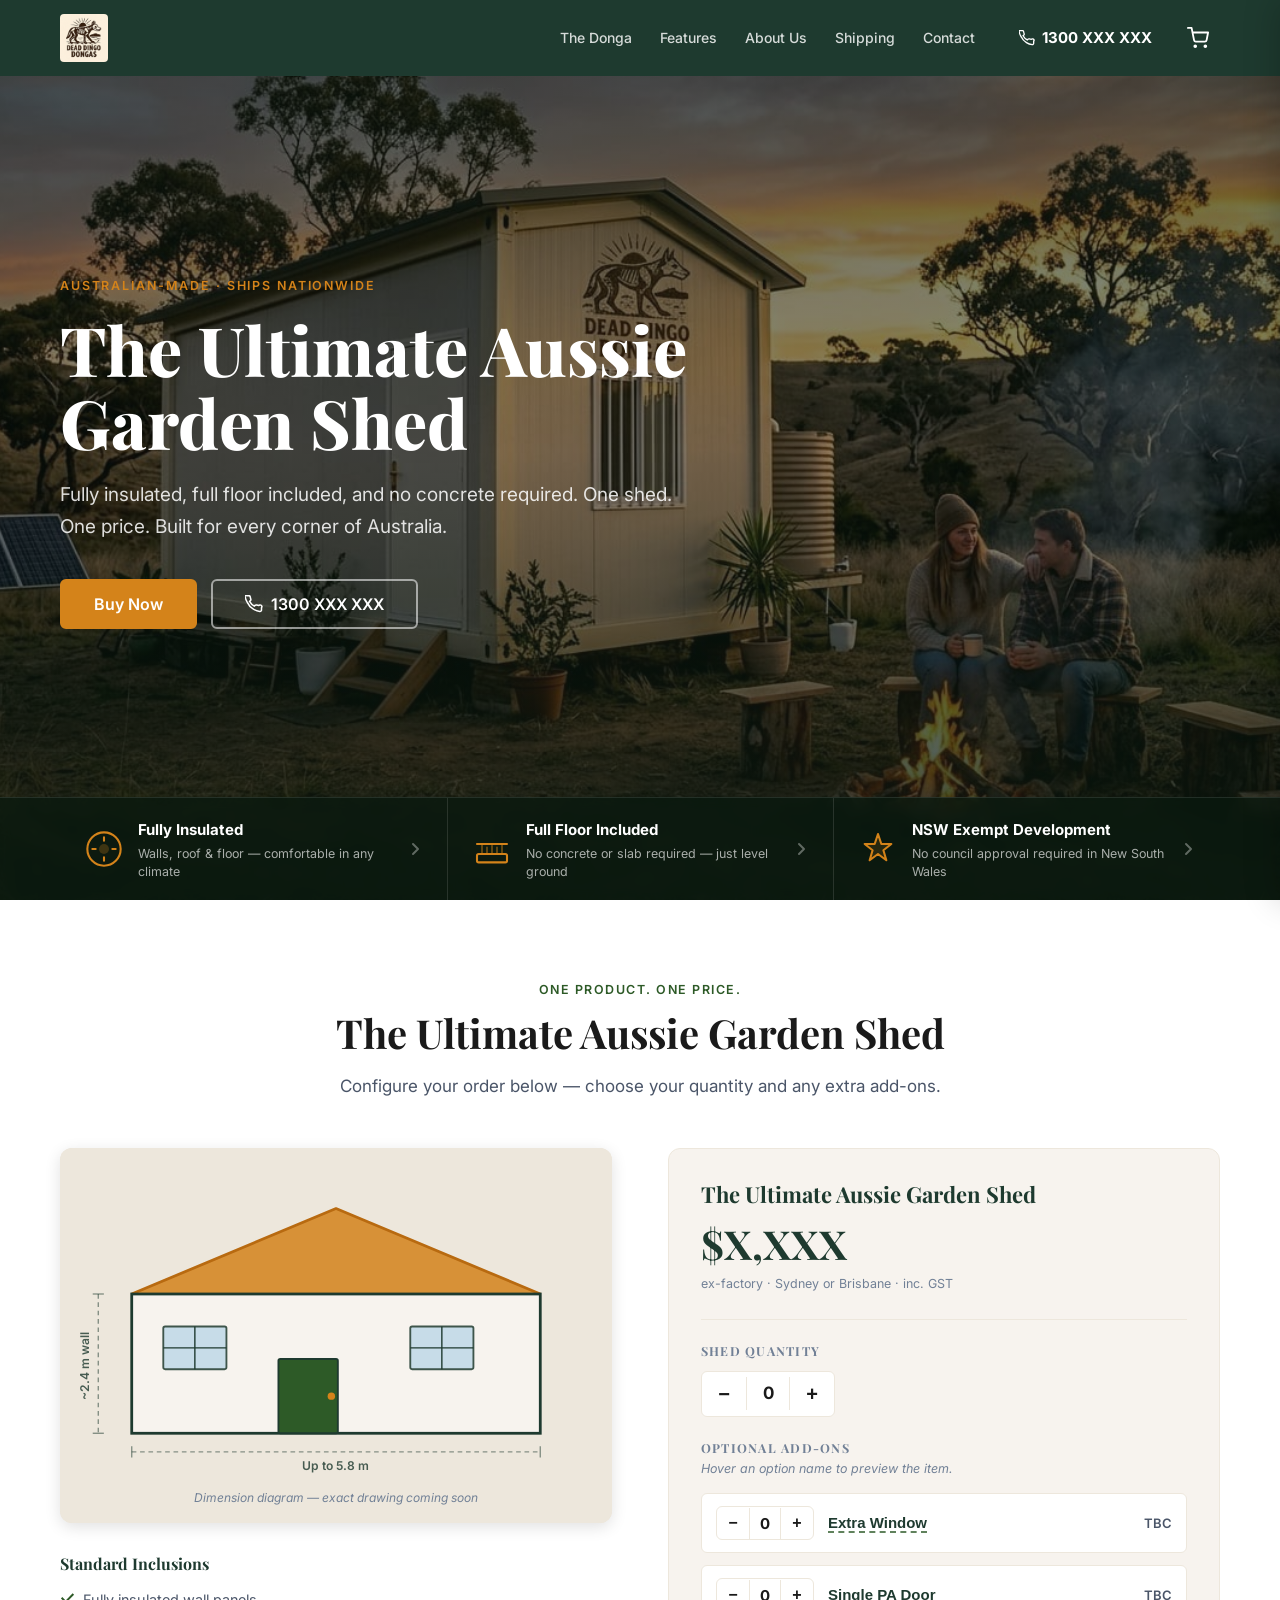
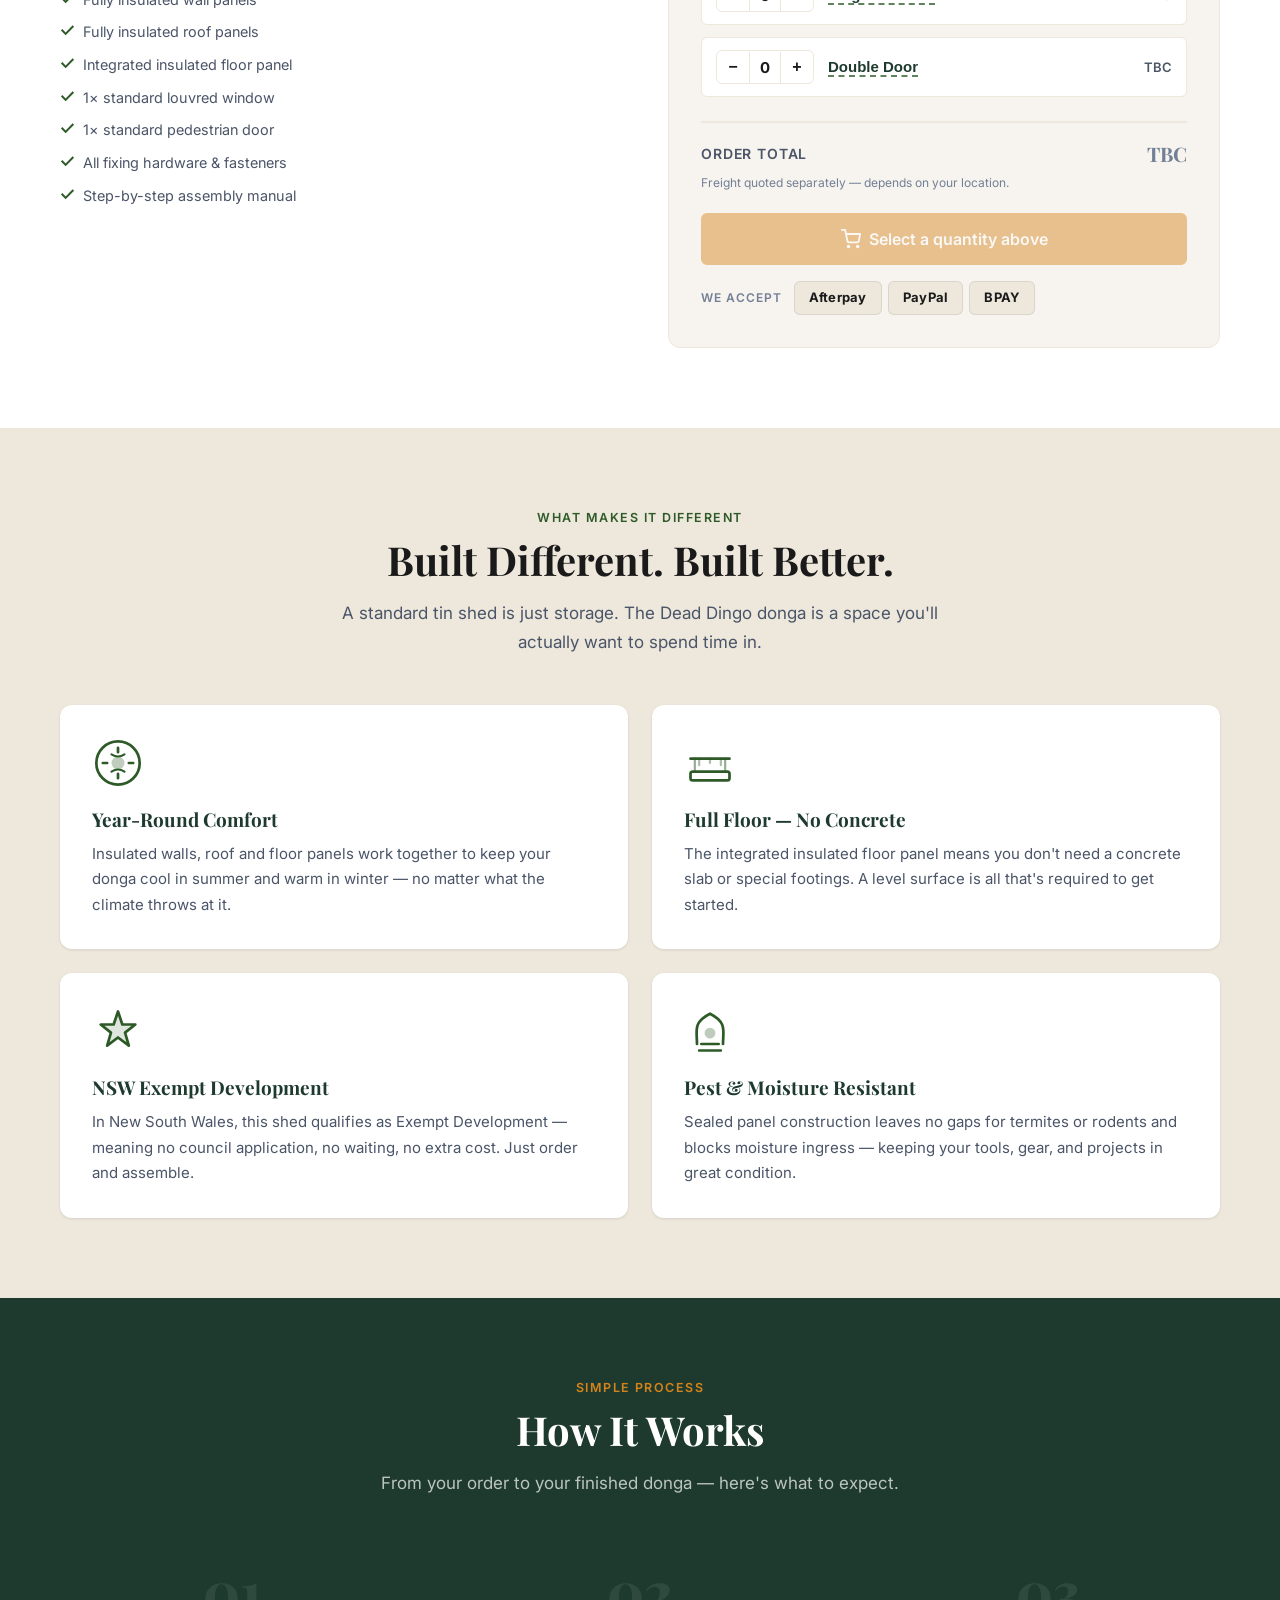
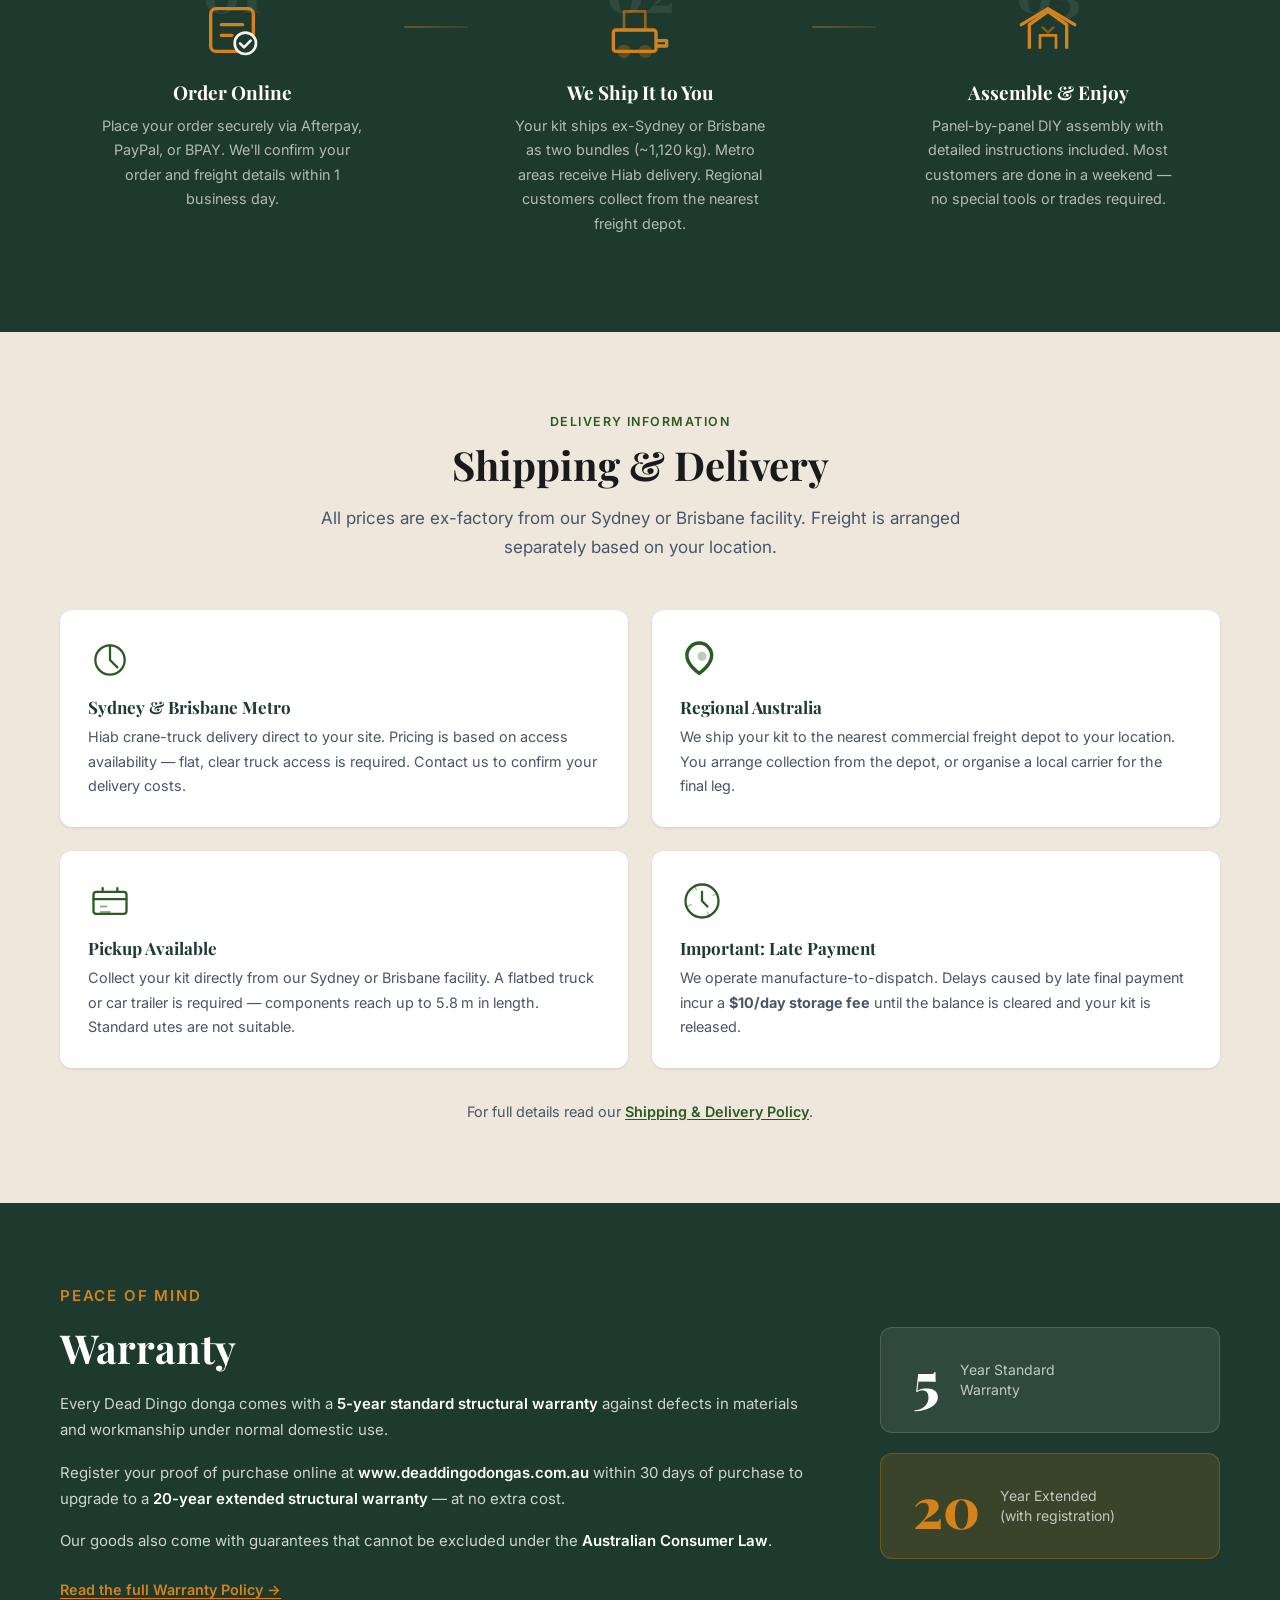
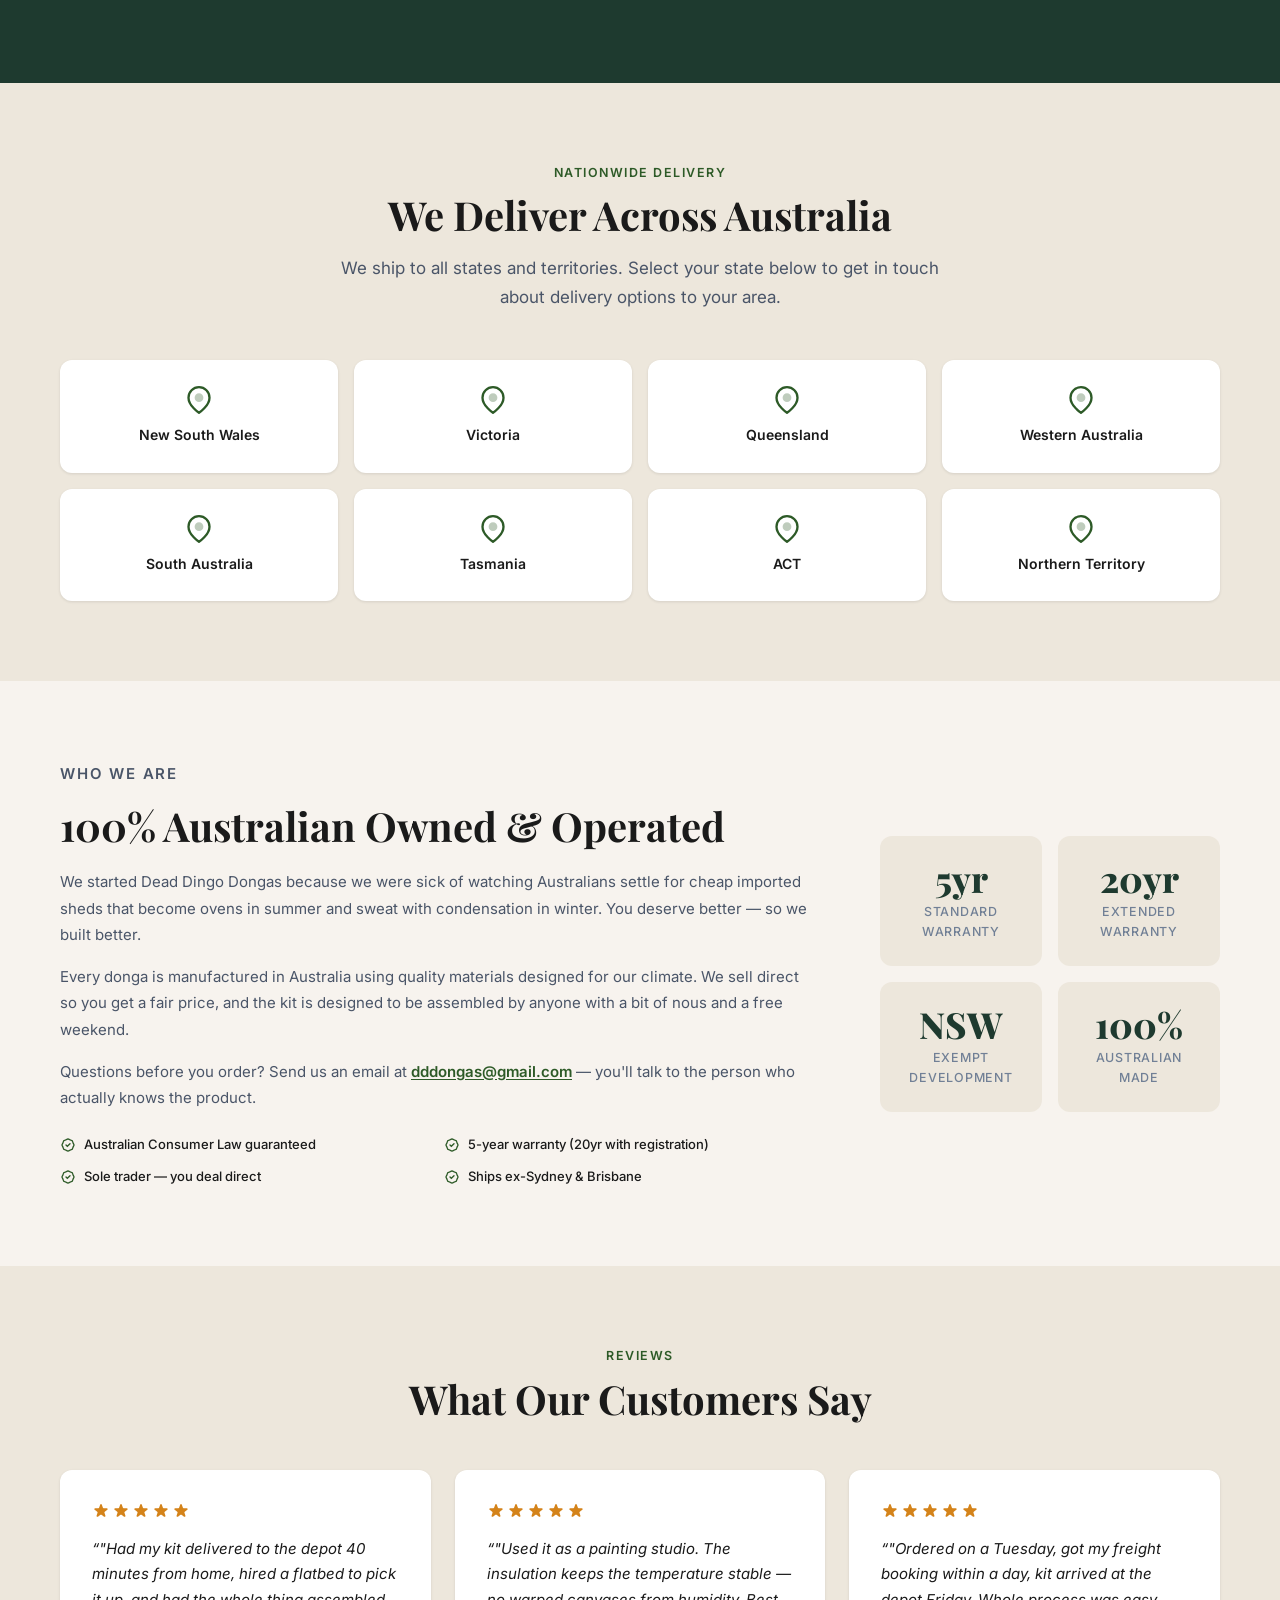
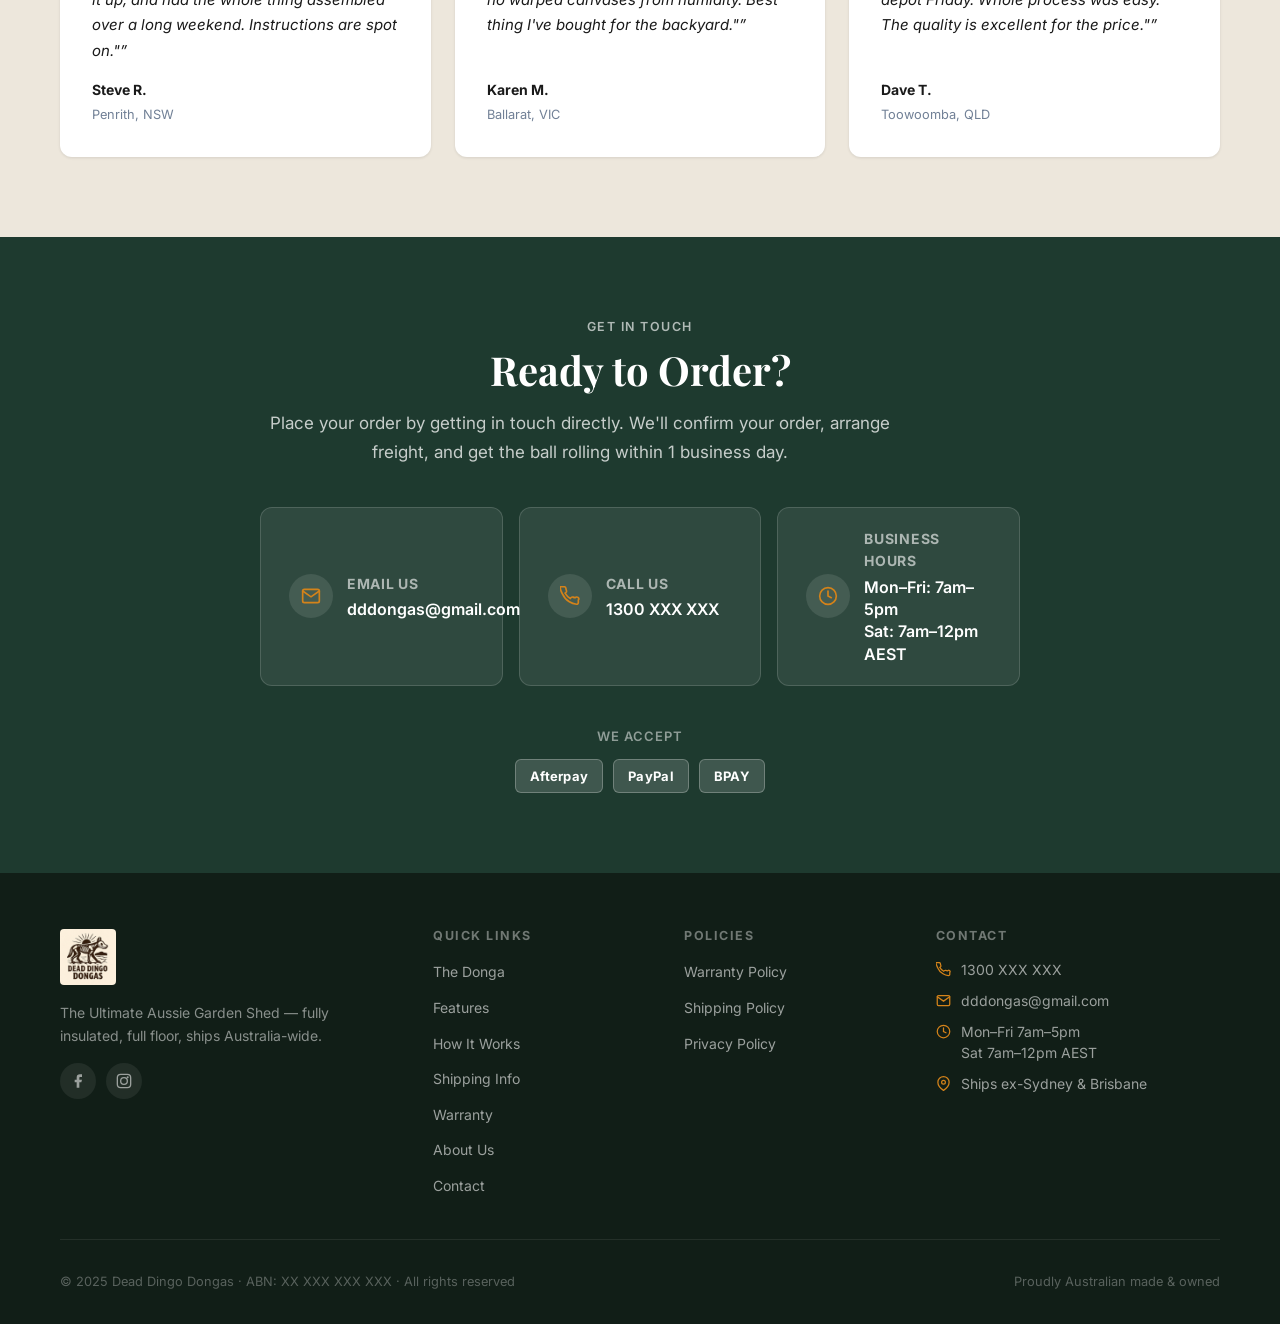
==== checkout.html @ 741be9e4 "Move site files to repo root" ====
<!DOCTYPE html>
<html lang="en-AU">
<head>
  <meta charset="UTF-8" />
  <meta name="viewport" content="width=device-width, initial-scale=1.0" />
  <title>Checkout | Dead Dingo Dongas</title>
  <link rel="preconnect" href="https://fonts.googleapis.com" />
  <link rel="preconnect" href="https://fonts.gstatic.com" crossorigin />
  <link href="https://fonts.googleapis.com/css2?family=Inter:wght@400;500;600;700&family=Playfair+Display:wght@700;800&display=swap" rel="stylesheet" />
  <link rel="stylesheet" href="css/styles.css" />
  <link rel="stylesheet" href="css/checkout.css" />
  <!-- Stripe.js — loaded before body scripts so Stripe is available -->
  <script src="https://js.stripe.com/v3/" async></script>
</head>
<body class="checkout-page">

  <!-- Minimal nav -->
  <header class="checkout-header">
    <div class="container checkout-header__inner">
      <a href="index.html" class="checkout-header__logo">
        <img src="assets/businessLogo/IMG_8025.jpeg" alt="Dead Dingo Dongas" class="checkout-header__logo-img" />
      </a>
      <div class="checkout-header__steps">
        <span class="checkout-step checkout-step--done">Configure</span>
        <svg viewBox="0 0 16 16" fill="none" stroke="currentColor" stroke-width="2" stroke-linecap="round" aria-hidden="true"><path d="M4 8h8M9 5l3 3-3 3"/></svg>
        <span class="checkout-step checkout-step--active">Review &amp; Pay</span>
      </div>
      <a href="index.html#product" class="checkout-header__back">← Back</a>
    </div>
  </header>

  <main class="checkout-main">
    <div class="container">
      <div class="checkout-grid">

        <!-- ===== ORDER SUMMARY ===== -->
        <aside class="checkout-summary">
          <h2 class="checkout-summary__heading">Order Summary</h2>
          <div id="order-summary"><!-- rendered by checkout.js --></div>
        </aside>

        <!-- ===== CHECKOUT FORM ===== -->
        <div class="checkout-form-wrap">
          <form id="checkout-form" novalidate>
            <!-- Hidden field carries serialised order data -->
            <input type="hidden" id="order-details" name="order_details" />

            <!-- ===== CONTACT ===== -->
            <fieldset class="co-fieldset">
              <legend class="co-fieldset__legend">Your Details</legend>

              <div class="co-field">
                <label class="co-label" for="fullName">Full Name <span aria-hidden="true">*</span></label>
                <input class="co-input" type="text" id="fullName" name="fullName"
                       autocomplete="name" required placeholder="Jane Smith" />
                <span class="co-field-error" id="err-fullName" aria-live="polite"></span>
              </div>

              <div class="co-row">
                <div class="co-field">
                  <label class="co-label" for="email">Email <span aria-hidden="true">*</span></label>
                  <input class="co-input" type="email" id="email" name="email"
                         autocomplete="email" required placeholder="jane@example.com" />
                  <span class="co-field-error" id="err-email" aria-live="polite"></span>
                </div>
                <div class="co-field">
                  <label class="co-label" for="phone">Phone <span aria-hidden="true">*</span></label>
                  <input class="co-input" type="tel" id="phone" name="phone"
                         autocomplete="tel" required placeholder="04XX XXX XXX" />
                  <span class="co-field-error" id="err-phone" aria-live="polite"></span>
                </div>
              </div>
            </fieldset>

            <!-- ===== DELIVERY ===== -->
            <fieldset class="co-fieldset">
              <legend class="co-fieldset__legend">Delivery Address</legend>
              <p class="co-fieldset__note">Used to quote your freight costs — you won't be charged for freight until it's confirmed.</p>

              <div class="co-field">
                <label class="co-label" for="address">Street Address <span aria-hidden="true">*</span></label>
                <input class="co-input" type="text" id="address" name="address"
                       autocomplete="street-address" required placeholder="123 Outback Rd" />
                <span class="co-field-error" id="err-address" aria-live="polite"></span>
              </div>

              <div class="co-row co-row--3">
                <div class="co-field co-field--grow">
                  <label class="co-label" for="suburb">Suburb <span aria-hidden="true">*</span></label>
                  <input class="co-input" type="text" id="suburb" name="suburb"
                         autocomplete="address-level2" required placeholder="Dubbo" />
                  <span class="co-field-error" id="err-suburb" aria-live="polite"></span>
                </div>
                <div class="co-field co-field--narrow">
                  <label class="co-label" for="state">State <span aria-hidden="true">*</span></label>
                  <select class="co-input co-select" id="state" name="state"
                          autocomplete="address-level1" required>
                    <option value="">State</option>
                    <option>NSW</option><option>VIC</option><option>QLD</option>
                    <option>WA</option><option>SA</option><option>TAS</option>
                    <option>ACT</option><option>NT</option>
                  </select>
                  <span class="co-field-error" id="err-state" aria-live="polite"></span>
                </div>
                <div class="co-field co-field--narrow">
                  <label class="co-label" for="postcode">Postcode <span aria-hidden="true">*</span></label>
                  <input class="co-input" type="text" id="postcode" name="postcode"
                         autocomplete="postal-code" required
                         pattern="[0-9]{4}" maxlength="4" inputmode="numeric" placeholder="2000" />
                  <span class="co-field-error" id="err-postcode" aria-live="polite"></span>
                </div>
              </div>

              <div class="co-field">
                <label class="co-label" for="notes">Delivery Notes (optional)</label>
                <textarea class="co-input co-textarea" id="notes" name="notes" rows="3"
                          placeholder="Site access details, gate codes, best time for delivery..."></textarea>
              </div>
            </fieldset>

            <!-- ===== PAYMENT ===== -->
            <fieldset class="co-fieldset">
              <legend class="co-fieldset__legend">Payment</legend>

              <div class="co-payment-options" id="payment-options">

                <label class="co-payment-option">
                  <input type="radio" name="payment" value="card" required checked />
                  <div class="co-payment-option__card">
                    <div class="co-payment-option__left">
                      <span class="co-payment-option__badge co-payment-option__badge--card">
                        <svg viewBox="0 0 24 24" fill="none" stroke="currentColor" stroke-width="2" aria-hidden="true" style="width:15px;height:15px">
                          <rect x="1" y="4" width="22" height="16" rx="2"/>
                          <line x1="1" y1="10" x2="23" y2="10"/>
                        </svg>
                        Credit / Debit Card
                      </span>
                    </div>
                    <span class="co-payment-option__desc">Visa · Mastercard · Amex — secure &amp; encrypted</span>
                  </div>
                </label>

                <label class="co-payment-option">
                  <input type="radio" name="payment" value="afterpay" />
                  <div class="co-payment-option__card">
                    <div class="co-payment-option__left">
                      <span class="co-payment-option__badge co-payment-option__badge--afterpay">Afterpay</span>
                    </div>
                    <span class="co-payment-option__desc">4 fortnightly payments, interest-free</span>
                  </div>
                </label>

                <label class="co-payment-option">
                  <input type="radio" name="payment" value="paypal" />
                  <div class="co-payment-option__card">
                    <div class="co-payment-option__left">
                      <span class="co-payment-option__badge co-payment-option__badge--paypal">PayPal</span>
                    </div>
                    <span class="co-payment-option__desc">Pay via PayPal balance or card through PayPal</span>
                  </div>
                </label>

                <label class="co-payment-option">
                  <input type="radio" name="payment" value="bpay" />
                  <div class="co-payment-option__card">
                    <div class="co-payment-option__left">
                      <span class="co-payment-option__badge co-payment-option__badge--bpay">BPAY</span>
                    </div>
                    <span class="co-payment-option__desc">Internet banking transfer</span>
                  </div>
                </label>

              </div>

              <!-- Stripe card element — visible when card is selected -->
              <div class="co-stripe-section" id="stripe-card-section">
                <div class="co-stripe-wrap">
                  <div id="stripe-card-element" class="co-stripe-element">
                    <!-- Stripe mounts here -->
                  </div>
                </div>
                <div id="stripe-card-errors" class="co-stripe-errors" role="alert" aria-live="polite"></div>
                <div class="co-stripe-secure">
                  <svg viewBox="0 0 20 20" fill="currentColor" aria-hidden="true" style="width:13px;height:13px;flex-shrink:0">
                    <path fill-rule="evenodd" d="M5 9V7a5 5 0 0110 0v2a2 2 0 012 2v5a2 2 0 01-2 2H5a2 2 0 01-2-2v-5a2 2 0 012-2zm8-2v2H7V7a3 3 0 016 0z" clip-rule="evenodd"/>
                  </svg>
                  Card details are encrypted and processed securely by Stripe. We never store your card number.
                </div>
              </div>

              <!-- Info text for non-card methods -->
              <p class="co-payment-info" id="payment-info" aria-live="polite"></p>

            </fieldset>

            <!-- ===== SUBMIT ===== -->
            <p class="co-form-error" id="form-error" aria-live="assertive"></p>

            <button type="submit" class="btn btn--amber btn--lg btn--block co-submit-btn" id="co-submit-btn">
              <svg viewBox="0 0 24 24" fill="none" stroke="currentColor" stroke-width="2.2" stroke-linecap="round" stroke-linejoin="round" aria-hidden="true" style="width:18px;height:18px;flex-shrink:0">
                <path d="M5 12h14M12 5l7 7-7 7"/>
              </svg>
              <span id="submit-label">Place Order &amp; Pay</span>
            </button>

            <p class="co-disclaimer">
              By placing your order you agree to our
              <a href="assets/privacyPolicy.md" target="_blank" rel="noopener">Privacy Policy</a>.
              Card payments are processed securely via Stripe.
              For Afterpay, PayPal, and BPAY — payment is arranged after we confirm your freight costs.
            </p>
          </form>

          <!-- ===== SUCCESS ===== -->
          <div class="checkout-success" id="checkout-success" hidden>
            <div class="checkout-success__icon" aria-hidden="true">
              <svg viewBox="0 0 52 52" fill="none">
                <circle cx="26" cy="26" r="25" stroke="currentColor" stroke-width="2"/>
                <path d="M14 26l8 8 16-16" stroke="currentColor" stroke-width="3" stroke-linecap="round" stroke-linejoin="round"/>
              </svg>
            </div>
            <h2 class="checkout-success__heading">Order Placed!</h2>
            <p class="checkout-success__body">
              Your order has been received. We'll send a confirmation to your email address and follow up within 1 business day.
            </p>
            <p class="checkout-success__payment" id="checkout-payment-detail"></p>
            <div class="checkout-success__actions">
              <a href="index.html" class="btn btn--ghost">← Back to Home</a>
              <a href="mailto:dddongas@gmail.com" class="btn btn--amber">Email Us</a>
            </div>
          </div>

        </div><!-- /.checkout-form-wrap -->

      </div><!-- /.checkout-grid -->
    </div>
  </main>

  <footer class="checkout-footer">
    <div class="container">
      <p>Dead Dingo Dongas &middot; <a href="mailto:dddongas@gmail.com">dddongas@gmail.com</a> &middot; 1300 XXX XXX &middot; ABN: XX XXX XXX XXX</p>
    </div>
  </footer>

  <script src="js/shop.js"></script>
  <script src="js/checkout.js"></script>
</body>
</html>
---- css/styles.css ----
/* ============================================================
   DESIGN TOKENS
   ============================================================ */
:root {
  --green-dark:  #1E3A2F;
  --green-mid:   #2D5A27;
  --green-light: #3D7A35;
  --amber:       #D4831A;
  --amber-dark:  #B86A10;
  --cream:       #F7F3EE;
  --cream-dark:  #EDE7DC;
  --text-dark:   #1A1A1A;
  --text-mid:    #4A5568;
  --text-light:  #718096;
  --white:       #FFFFFF;
  --nav-height:  76px;
  --radius:      6px;
  --radius-lg:   12px;
  --shadow-sm:   0 1px 3px rgba(0,0,0,0.10);
  --shadow-md:   0 4px 16px rgba(0,0,0,0.12);
  --shadow-lg:   0 8px 32px rgba(0,0,0,0.15);
  --transition:  0.25s ease;
}

/* ============================================================
   RESET & BASE
   ============================================================ */
*, *::before, *::after { box-sizing: border-box; margin: 0; padding: 0; }

html {
  font-size: 16px;
  scroll-behavior: smooth;
  -webkit-text-size-adjust: 100%;
}

body {
  font-family: 'Inter', system-ui, sans-serif;
  color: var(--text-dark);
  background: var(--cream);
  line-height: 1.6;
  overflow-x: hidden;
}

img {
  display: block;
  max-width: 100%;
  height: auto;
}

a {
  color: inherit;
  text-decoration: none;
}

ul[role="list"] { list-style: none; }

h1, h2, h3, h4 {
  font-family: 'Playfair Display', Georgia, serif;
  line-height: 1.15;
  color: var(--text-dark);
}

/* ============================================================
   LAYOUT HELPERS
   ============================================================ */
.container {
  width: 100%;
  max-width: 1200px;
  margin-inline: auto;
  padding-inline: 1.25rem;
}

.section {
  padding-block: 5rem;
}

.section--alt {
  background: var(--cream-dark);
}

.section__eyebrow {
  font-size: 0.78rem;
  font-weight: 600;
  letter-spacing: 0.12em;
  text-transform: uppercase;
  color: var(--green-mid);
  margin-bottom: 0.6rem;
}

.section__eyebrow--light {
  color: rgba(255,255,255,0.65);
}

.section__title {
  font-size: clamp(1.75rem, 4vw, 2.5rem);
  color: var(--text-dark);
  margin-bottom: 1rem;
}

.section__title--light {
  color: var(--white);
}

.section__sub {
  font-size: 1.0625rem;
  color: var(--text-mid);
  max-width: 640px;
  line-height: 1.7;
}

.section__sub--light {
  color: rgba(255,255,255,0.75);
}

.section__header {
  text-align: center;
  margin-bottom: 3rem;
}

.section__header .section__sub {
  margin-inline: auto;
}

/* ============================================================
   BUTTONS
   ============================================================ */
.btn {
  display: inline-flex;
  align-items: center;
  gap: 0.5rem;
  font-family: 'Inter', sans-serif;
  font-size: 0.9375rem;
  font-weight: 600;
  line-height: 1;
  padding: 0.75rem 1.5rem;
  border-radius: var(--radius);
  border: 2px solid transparent;
  cursor: pointer;
  transition: background var(--transition), color var(--transition), border-color var(--transition), transform var(--transition), box-shadow var(--transition);
  text-decoration: none;
  white-space: nowrap;
}

.btn--lg {
  font-size: 1rem;
  padding: 0.875rem 2rem;
}

.btn--amber {
  background: var(--amber);
  color: var(--white);
  border-color: var(--amber);
}
.btn--amber:hover {
  background: var(--amber-dark);
  border-color: var(--amber-dark);
  transform: translateY(-1px);
  box-shadow: 0 4px 12px rgba(212,131,26,0.35);
}

.btn--outline {
  background: transparent;
  color: var(--white);
  border-color: rgba(255,255,255,0.55);
}
.btn--outline:hover {
  background: rgba(255,255,255,0.12);
  border-color: rgba(255,255,255,0.9);
}

.btn--ghost {
  background: transparent;
  color: var(--green-dark);
  border-color: var(--green-dark);
}
.btn--ghost:hover {
  background: var(--green-dark);
  color: var(--white);
}

/* ============================================================
   SCROLL ANIMATIONS
   ============================================================ */
.animate-on-scroll {
  opacity: 0;
  transform: translateY(22px);
  transition: opacity 0.55s ease, transform 0.55s ease;
}

.animate-on-scroll.visible {
  opacity: 1;
  transform: translateY(0);
}

@media (prefers-reduced-motion: reduce) {
  .animate-on-scroll {
    opacity: 1;
    transform: none;
    transition: none;
  }
}

/* ============================================================
   NAVIGATION
   ============================================================ */
.nav {
  position: fixed;
  top: 0;
  left: 0;
  right: 0;
  z-index: 900;
  height: var(--nav-height);
  background: var(--green-dark);
  transition: box-shadow var(--transition);
}

.nav.scrolled {
  box-shadow: 0 2px 16px rgba(0,0,0,0.3);
}

.nav__inner {
  height: 100%;
  display: flex;
  align-items: center;
  gap: 1.5rem;
}

.nav__logo {
  display: flex;
  align-items: center;
  flex-shrink: 0;
}

.nav__logo-img {
  height: 48px;
  width: auto;
  object-fit: contain;
  border-radius: 4px;
}

.nav__links {
  display: flex;
  align-items: center;
  gap: 0.25rem;
  margin-left: auto;
}

.nav__link {
  display: block;
  padding: 0.45rem 0.75rem;
  font-size: 0.875rem;
  font-weight: 500;
  color: rgba(255,255,255,0.82);
  border-radius: var(--radius);
  transition: color var(--transition), background var(--transition);
}

.nav__link:hover,
.nav__link[aria-current] {
  color: var(--white);
  background: rgba(255,255,255,0.10);
}

.nav__phone {
  display: flex;
  align-items: center;
  gap: 0.45rem;
  font-size: 0.9375rem;
  font-weight: 700;
  color: var(--white);
  flex-shrink: 0;
  margin-left: 0.5rem;
}

.nav__phone svg {
  width: 16px;
  height: 16px;
  flex-shrink: 0;
}

.nav__phone:hover {
  color: var(--amber);
}

/* Hamburger */
.nav__hamburger {
  display: none;
  flex-direction: column;
  justify-content: center;
  gap: 5px;
  width: 40px;
  height: 40px;
  padding: 6px;
  background: transparent;
  border: none;
  cursor: pointer;
  flex-shrink: 0;
  margin-left: auto;
}

.nav__hamburger span {
  display: block;
  height: 2px;
  background: var(--white);
  border-radius: 2px;
  transition: transform 0.25s ease, opacity 0.25s ease;
}

.nav__hamburger[aria-expanded="true"] span:nth-child(1) { transform: translateY(7px) rotate(45deg); }
.nav__hamburger[aria-expanded="true"] span:nth-child(2) { opacity: 0; transform: scaleX(0); }
.nav__hamburger[aria-expanded="true"] span:nth-child(3) { transform: translateY(-7px) rotate(-45deg); }

/* ============================================================
   HERO
   ============================================================ */
.hero {
  position: relative;
  min-height: 100vh;
  padding-top: var(--nav-height);
  display: flex;
  flex-direction: column;
  background:
    linear-gradient(to bottom, rgba(10,25,15,0.65) 0%, rgba(10,25,15,0.45) 50%, rgba(10,25,15,0.82) 100%),
    url('../assets/extra%20images/IMG_8026.jpeg') center center / cover no-repeat;
  color: var(--white);
}

.hero__content {
  flex: 1;
  display: flex;
  flex-direction: column;
  justify-content: center;
  align-items: flex-start;
  padding-block: 5rem 3rem;
}

.hero__eyebrow {
  font-size: 0.78rem;
  font-weight: 600;
  letter-spacing: 0.15em;
  text-transform: uppercase;
  color: var(--amber);
  margin-bottom: 1rem;
}

.hero__heading {
  font-family: 'Playfair Display', serif;
  font-size: clamp(2.25rem, 6vw, 4.25rem);
  font-weight: 800;
  line-height: 1.08;
  color: var(--white);
  max-width: 16ch;
  margin-bottom: 1.25rem;
}

.hero__sub {
  font-size: clamp(1rem, 2vw, 1.1875rem);
  color: rgba(255,255,255,0.85);
  max-width: 52ch;
  line-height: 1.7;
  margin-bottom: 2.25rem;
}

.hero__actions {
  display: flex;
  flex-wrap: wrap;
  gap: 0.875rem;
}

/* Hero tiles */
.hero__tiles {
  background: rgba(10,25,15,0.78);
  backdrop-filter: blur(6px);
  -webkit-backdrop-filter: blur(6px);
  border-top: 1px solid rgba(255,255,255,0.10);
}

.hero__tiles-grid {
  display: grid;
  grid-template-columns: repeat(3, 1fr);
}

.hero__tile {
  display: flex;
  align-items: center;
  gap: 0.875rem;
  padding: 1.25rem 1.5rem;
  color: var(--white);
  text-decoration: none;
  transition: background var(--transition);
  position: relative;
}

.hero__tile + .hero__tile {
  border-left: 1px solid rgba(255,255,255,0.12);
}

.hero__tile:hover {
  background: rgba(255,255,255,0.08);
}

.hero__tile-icon {
  flex-shrink: 0;
  width: 40px;
  height: 40px;
  color: var(--amber);
}

.hero__tile-icon svg {
  width: 100%;
  height: 100%;
}

.hero__tile-text {
  display: flex;
  flex-direction: column;
  gap: 0.2rem;
  min-width: 0;
}

.hero__tile-text strong {
  font-size: 0.9375rem;
  font-weight: 700;
  color: var(--white);
  white-space: nowrap;
}

.hero__tile-text span {
  font-size: 0.78rem;
  color: rgba(255,255,255,0.65);
  line-height: 1.4;
}

.hero__tile-arrow {
  width: 16px;
  height: 16px;
  color: rgba(255,255,255,0.35);
  flex-shrink: 0;
  margin-left: auto;
  stroke: currentColor;
  fill: none;
  stroke-width: 2;
  stroke-linecap: round;
  stroke-linejoin: round;
}

/* ============================================================
   PRODUCT SHOWCASE
   ============================================================ */
.product {
  background: var(--white);
}

.product__grid {
  display: grid;
  grid-template-columns: 1fr 1fr;
  gap: 4rem;
  align-items: start;
}

.product__image-wrap {
  border-radius: var(--radius-lg);
  overflow: hidden;
  box-shadow: var(--shadow-lg);
  position: sticky;
  top: calc(var(--nav-height) + 2rem);
}

.product__image {
  width: 100%;
  height: auto;
  display: block;
}

.product__details {
  padding-block: 1rem;
}

.product__name {
  font-size: clamp(1.75rem, 3.5vw, 2.5rem);
  color: var(--green-dark);
  margin-bottom: 1.5rem;
  line-height: 1.15;
}

.product__price {
  margin-bottom: 2rem;
  padding-bottom: 2rem;
  border-bottom: 1px solid var(--cream-dark);
}

.product__price-amount {
  display: block;
  font-family: 'Playfair Display', serif;
  font-size: 2.75rem;
  font-weight: 700;
  color: var(--green-dark);
  line-height: 1;
  margin-bottom: 0.5rem;
}

.product__price-note {
  font-size: 0.8125rem;
  color: var(--text-light);
}

.product__specs {
  list-style: none;
  display: flex;
  flex-direction: column;
  gap: 0.75rem;
  margin-bottom: 2rem;
}

.product__specs li {
  display: flex;
  align-items: flex-start;
  gap: 0.625rem;
  font-size: 0.9375rem;
  color: var(--text-dark);
  line-height: 1.5;
}

.product__specs li svg {
  width: 16px;
  height: 16px;
  color: var(--green-mid);
  flex-shrink: 0;
  margin-top: 3px;
}

.product__actions {
  display: flex;
  flex-wrap: wrap;
  gap: 0.75rem;
  margin-bottom: 2rem;
}

.product__payment {
  padding-top: 1.5rem;
  border-top: 1px solid var(--cream-dark);
}

.product__payment-label {
  font-size: 0.78rem;
  font-weight: 600;
  letter-spacing: 0.08em;
  text-transform: uppercase;
  color: var(--text-light);
  margin-bottom: 0.75rem;
}

.product__payment-methods {
  display: flex;
  flex-wrap: wrap;
  gap: 0.5rem;
}

/* Payment badges */
.payment-badge {
  display: inline-block;
  padding: 0.35rem 0.875rem;
  background: var(--cream-dark);
  color: var(--text-dark);
  font-size: 0.8125rem;
  font-weight: 700;
  border-radius: var(--radius);
  letter-spacing: 0.02em;
  border: 1px solid rgba(0,0,0,0.08);
}

.payment-badge--light {
  background: rgba(255,255,255,0.15);
  color: var(--white);
  border-color: rgba(255,255,255,0.25);
}

/* ============================================================
   FEATURES
   ============================================================ */
.features__grid {
  display: grid;
  grid-template-columns: repeat(2, 1fr);
  gap: 1.5rem;
}

.feature-card {
  background: var(--white);
  border-radius: var(--radius-lg);
  padding: 2rem;
  box-shadow: var(--shadow-sm);
  transition: box-shadow var(--transition), transform var(--transition);
}

.feature-card:hover {
  box-shadow: var(--shadow-md);
  transform: translateY(-2px);
}

.feature-card__icon {
  width: 52px;
  height: 52px;
  color: var(--green-mid);
  margin-bottom: 1.25rem;
}

.feature-card__icon svg {
  width: 100%;
  height: 100%;
}

.feature-card h3 {
  font-size: 1.1875rem;
  color: var(--green-dark);
  margin-bottom: 0.625rem;
}

.feature-card p {
  font-size: 0.9375rem;
  color: var(--text-mid);
  line-height: 1.7;
}

/* ============================================================
   HOW IT WORKS (PROCESS)
   ============================================================ */
.process {
  background: var(--green-dark);
}

.process .section__eyebrow {
  color: var(--amber);
}

.process .section__title {
  color: var(--white);
}

.process .section__sub {
  color: rgba(255,255,255,0.70);
}

.process__steps {
  display: grid;
  grid-template-columns: 1fr auto 1fr auto 1fr;
  gap: 0;
  align-items: start;
  margin-top: 1rem;
}

.process__step {
  text-align: center;
  padding: 1rem;
}

.process__num {
  font-family: 'Playfair Display', serif;
  font-size: 3.5rem;
  font-weight: 800;
  color: rgba(255,255,255,0.08);
  line-height: 1;
  margin-bottom: -1.25rem;
}

.process__icon {
  width: 64px;
  height: 64px;
  color: var(--amber);
  margin: 0 auto 1.25rem;
}

.process__icon svg {
  width: 100%;
  height: 100%;
}

.process__step h3 {
  font-size: 1.1875rem;
  color: var(--white);
  margin-bottom: 0.625rem;
}

.process__step p {
  font-size: 0.9rem;
  color: rgba(255,255,255,0.65);
  line-height: 1.7;
  max-width: 260px;
  margin-inline: auto;
}

.process__connector {
  display: flex;
  align-items: center;
  justify-content: center;
  padding-top: 5rem;
  color: rgba(255,255,255,0.20);
}

.process__connector::before {
  content: '';
  display: block;
  width: 64px;
  height: 2px;
  background: linear-gradient(to right, rgba(212,131,26,0.4), rgba(212,131,26,0.15));
  border-radius: 2px;
}

/* ============================================================
   SHIPPING
   ============================================================ */
.shipping__grid {
  display: grid;
  grid-template-columns: repeat(2, 1fr);
  gap: 1.5rem;
  margin-bottom: 2rem;
}

.shipping-card {
  background: var(--white);
  border-radius: var(--radius-lg);
  padding: 1.75rem;
  box-shadow: var(--shadow-sm);
}

.shipping-card__icon {
  width: 44px;
  height: 44px;
  color: var(--green-mid);
  margin-bottom: 1rem;
}

.shipping-card__icon svg {
  width: 100%;
  height: 100%;
}

.shipping-card h3 {
  font-size: 1.0625rem;
  color: var(--green-dark);
  margin-bottom: 0.5rem;
}

.shipping-card p {
  font-size: 0.9rem;
  color: var(--text-mid);
  line-height: 1.7;
}

.shipping__note {
  text-align: center;
  font-size: 0.9rem;
  color: var(--text-mid);
}

.shipping__note a {
  color: var(--green-mid);
  font-weight: 600;
  text-decoration: underline;
  text-underline-offset: 2px;
}

/* ============================================================
   WARRANTY
   ============================================================ */
.warranty {
  background: var(--green-dark);
  color: var(--white);
}

.warranty__inner {
  display: grid;
  grid-template-columns: 1fr 340px;
  gap: 4rem;
  align-items: center;
}

.warranty .section__eyebrow {
  color: var(--amber);
}

.warranty .section__title {
  color: var(--white);
  margin-bottom: 1.25rem;
}

.warranty__text p {
  color: rgba(255,255,255,0.78);
  line-height: 1.75;
  margin-bottom: 1rem;
  font-size: 0.9375rem;
}

.warranty__text strong {
  color: var(--white);
  font-weight: 600;
}

.warranty__link {
  display: inline-block;
  margin-top: 0.5rem;
  color: var(--amber);
  font-size: 0.9rem;
  font-weight: 600;
  text-decoration: underline;
  text-underline-offset: 3px;
  transition: color var(--transition);
}

.warranty__link:hover { color: #e8a04d; }

.warranty__badges {
  display: flex;
  flex-direction: column;
  gap: 1.25rem;
}

.warranty__badge {
  display: flex;
  align-items: center;
  gap: 1.25rem;
  background: rgba(255,255,255,0.08);
  border: 1px solid rgba(255,255,255,0.15);
  border-radius: var(--radius-lg);
  padding: 1.5rem 2rem;
}

.warranty__badge strong {
  font-family: 'Playfair Display', serif;
  font-size: 3.5rem;
  font-weight: 800;
  line-height: 1;
  color: var(--white);
}

.warranty__badge--featured {
  background: rgba(212,131,26,0.15);
  border-color: rgba(212,131,26,0.35);
}

.warranty__badge--featured strong {
  color: var(--amber);
}

.warranty__badge span {
  font-size: 0.875rem;
  color: rgba(255,255,255,0.70);
  line-height: 1.4;
}

/* ============================================================
   DELIVERY AREAS
   ============================================================ */
.areas__grid {
  display: grid;
  grid-template-columns: repeat(4, 1fr);
  gap: 1rem;
}

.area-card {
  display: flex;
  flex-direction: column;
  align-items: center;
  gap: 0.625rem;
  padding: 1.5rem 1rem;
  background: var(--white);
  border-radius: var(--radius-lg);
  border: 2px solid transparent;
  box-shadow: var(--shadow-sm);
  text-align: center;
  transition: border-color var(--transition), box-shadow var(--transition), transform var(--transition);
}

.area-card:hover {
  border-color: var(--green-mid);
  box-shadow: var(--shadow-md);
  transform: translateY(-2px);
}

.area-card svg {
  width: 28px;
  height: 28px;
  color: var(--green-mid);
}

.area-card span {
  font-size: 0.875rem;
  font-weight: 600;
  color: var(--text-dark);
}

/* ============================================================
   ABOUT
   ============================================================ */
.about__grid {
  display: grid;
  grid-template-columns: 1fr 340px;
  gap: 4rem;
  align-items: center;
}

.about__text .section__title {
  margin-bottom: 1.25rem;
}

.about__text p {
  font-size: 0.9375rem;
  color: var(--text-mid);
  line-height: 1.75;
  margin-bottom: 1rem;
}

.about__email {
  color: var(--green-mid);
  font-weight: 600;
  text-decoration: underline;
  text-underline-offset: 2px;
}

.about__credentials {
  display: grid;
  grid-template-columns: 1fr 1fr;
  gap: 0.75rem;
  margin-top: 1.5rem;
}

.about__cred {
  display: flex;
  align-items: flex-start;
  gap: 0.5rem;
  font-size: 0.8125rem;
  color: var(--text-dark);
  line-height: 1.5;
  font-weight: 500;
}

.about__cred svg {
  width: 16px;
  height: 16px;
  color: var(--green-mid);
  flex-shrink: 0;
  margin-top: 2px;
}

.about__facts {
  display: grid;
  grid-template-columns: 1fr 1fr;
  gap: 1rem;
}

.about__fact {
  background: var(--cream-dark);
  border-radius: var(--radius-lg);
  padding: 1.5rem;
  text-align: center;
  display: flex;
  flex-direction: column;
  gap: 0.375rem;
}

.about__fact strong {
  font-family: 'Playfair Display', serif;
  font-size: 2.25rem;
  font-weight: 800;
  color: var(--green-dark);
  line-height: 1;
}

.about__fact span {
  font-size: 0.78rem;
  color: var(--text-light);
  font-weight: 500;
  text-transform: uppercase;
  letter-spacing: 0.06em;
}

/* ============================================================
   TESTIMONIALS
   ============================================================ */
.testimonials__grid {
  display: grid;
  grid-template-columns: repeat(3, 1fr);
  gap: 1.5rem;
}

.testimonial-card {
  background: var(--white);
  border-radius: var(--radius-lg);
  padding: 2rem;
  box-shadow: var(--shadow-sm);
  display: flex;
  flex-direction: column;
  gap: 1rem;
}

.testimonial-card__stars {
  display: flex;
  gap: 2px;
}

.testimonial-card__stars svg {
  width: 18px;
  height: 18px;
  color: var(--amber);
}

.testimonial-card blockquote {
  font-size: 0.9375rem;
  color: var(--text-dark);
  line-height: 1.7;
  font-style: italic;
  flex: 1;
}

.testimonial-card blockquote::before { content: '\201C'; }
.testimonial-card blockquote::after  { content: '\201D'; }

.testimonial-card footer {
  display: flex;
  flex-direction: column;
  gap: 0.2rem;
}

.testimonial-card footer strong {
  font-size: 0.875rem;
  font-weight: 700;
  color: var(--text-dark);
  font-family: inherit;
}

.testimonial-card footer span {
  font-size: 0.8rem;
  color: var(--text-light);
}

/* ============================================================
   CONTACT
   ============================================================ */
.contact {
  background: var(--green-dark);
}

.contact__inner {
  max-width: 760px;
  margin-inline: auto;
  text-align: center;
}

.contact__header {
  margin-bottom: 2.5rem;
}

.contact__methods {
  display: flex;
  flex-wrap: wrap;
  justify-content: center;
  gap: 1rem;
  margin-bottom: 2.5rem;
}

.contact-method {
  display: flex;
  align-items: center;
  gap: 0.875rem;
  background: rgba(255,255,255,0.08);
  border: 1px solid rgba(255,255,255,0.15);
  border-radius: var(--radius-lg);
  padding: 1.25rem 1.75rem;
  text-align: left;
  color: var(--white);
  transition: background var(--transition), border-color var(--transition);
  flex: 1;
  min-width: 200px;
}

.contact-method:hover {
  background: rgba(255,255,255,0.14);
  border-color: rgba(255,255,255,0.30);
}

.contact-method--hours {
  cursor: default;
}

.contact-method__icon {
  width: 44px;
  height: 44px;
  background: rgba(255,255,255,0.10);
  border-radius: 50%;
  display: flex;
  align-items: center;
  justify-content: center;
  flex-shrink: 0;
}

.contact-method__icon svg {
  width: 20px;
  height: 20px;
  color: var(--amber);
}

.contact-method__text {
  display: flex;
  flex-direction: column;
  gap: 0.2rem;
}

.contact-method__text strong {
  font-size: 0.875rem;
  font-weight: 700;
  color: rgba(255,255,255,0.60);
  text-transform: uppercase;
  letter-spacing: 0.05em;
}

.contact-method__text span {
  font-size: 1rem;
  font-weight: 600;
  color: var(--white);
  line-height: 1.4;
}

.contact__payment {
  display: flex;
  flex-direction: column;
  align-items: center;
  gap: 0.75rem;
}

.contact__payment > p {
  font-size: 0.8125rem;
  color: rgba(255,255,255,0.50);
  font-weight: 600;
  letter-spacing: 0.08em;
  text-transform: uppercase;
}

.contact__payment-methods {
  display: flex;
  gap: 0.625rem;
  flex-wrap: wrap;
  justify-content: center;
}

/* ============================================================
   FOOTER
   ============================================================ */
.footer {
  background: #111e17;
  color: rgba(255,255,255,0.60);
  padding-block: 3.5rem 2rem;
}

.footer__grid {
  display: grid;
  grid-template-columns: 1.6fr 1fr 1fr 1.4fr;
  gap: 3rem;
  padding-bottom: 2.5rem;
  margin-bottom: 2rem;
  border-bottom: 1px solid rgba(255,255,255,0.08);
}

.footer__brand {
  display: flex;
  flex-direction: column;
  gap: 1rem;
}

.footer__logo-img {
  height: 56px;
  width: auto;
  object-fit: contain;
  border-radius: 4px;
}

.footer__tagline {
  font-size: 0.875rem;
  line-height: 1.65;
  color: rgba(255,255,255,0.50);
}

.footer__social {
  display: flex;
  gap: 0.625rem;
}

.footer__social-link {
  display: flex;
  align-items: center;
  justify-content: center;
  width: 36px;
  height: 36px;
  background: rgba(255,255,255,0.07);
  border-radius: 50%;
  color: rgba(255,255,255,0.55);
  transition: background var(--transition), color var(--transition);
}

.footer__social-link:hover {
  background: var(--green-mid);
  color: var(--white);
}

.footer__social-link svg { width: 16px; height: 16px; }

.footer__heading {
  font-family: 'Inter', sans-serif;
  font-size: 0.78rem;
  font-weight: 700;
  letter-spacing: 0.12em;
  text-transform: uppercase;
  color: rgba(255,255,255,0.40);
  margin-bottom: 1rem;
}

.footer__col ul {
  display: flex;
  flex-direction: column;
  gap: 0.625rem;
}

.footer__col ul li a {
  font-size: 0.875rem;
  color: rgba(255,255,255,0.58);
  transition: color var(--transition);
}

.footer__col ul li a:hover {
  color: var(--white);
}

.footer__contact {
  display: flex;
  flex-direction: column;
  gap: 0.75rem;
}

.footer__contact li {
  display: flex;
  align-items: flex-start;
  gap: 0.625rem;
  font-size: 0.875rem;
}

.footer__contact li svg {
  width: 15px;
  height: 15px;
  flex-shrink: 0;
  color: var(--amber);
  margin-top: 3px;
}

.footer__contact li a,
.footer__contact li span {
  color: rgba(255,255,255,0.58);
  line-height: 1.5;
  transition: color var(--transition);
}

.footer__contact li a:hover { color: var(--white); }

.footer__bottom {
  display: flex;
  justify-content: space-between;
  align-items: center;
  flex-wrap: wrap;
  gap: 0.5rem;
  font-size: 0.8rem;
  color: rgba(255,255,255,0.30);
}

/* ============================================================
   MOBILE NAV
   ============================================================ */
@media (max-width: 900px) {
  .nav__hamburger { display: flex; }
  .nav__phone { display: none; }

  .nav__links {
    position: fixed;
    inset: 0;
    top: var(--nav-height);
    background: var(--green-dark);
    flex-direction: column;
    justify-content: flex-start;
    align-items: stretch;
    gap: 0;
    padding: 1.5rem 1.25rem;
    transform: translateX(100%);
    transition: transform 0.3s ease;
    overflow-y: auto;
    margin-left: 0;
    z-index: 899;
  }

  .nav__links.open {
    transform: translateX(0);
  }

  .nav__link {
    font-size: 1.25rem;
    padding: 0.875rem 0.5rem;
    border-bottom: 1px solid rgba(255,255,255,0.08);
    border-radius: 0;
  }
}

/* ============================================================
   RESPONSIVE — TABLETS (max 900px)
   ============================================================ */
@media (max-width: 900px) {
  .section { padding-block: 4rem; }

  .hero__tiles-grid {
    grid-template-columns: 1fr;
  }

  .hero__tile + .hero__tile {
    border-left: none;
    border-top: 1px solid rgba(255,255,255,0.12);
  }

  .product__grid {
    grid-template-columns: 1fr;
    gap: 2.5rem;
  }

  .product__image-wrap {
    position: static;
  }

  .features__grid {
    grid-template-columns: 1fr;
  }

  .process__steps {
    grid-template-columns: 1fr;
    gap: 2rem;
  }

  .process__connector {
    display: none;
  }

  .process__step {
    text-align: left;
    display: grid;
    grid-template-columns: 64px 1fr;
    grid-template-rows: auto 1fr;
    column-gap: 1.25rem;
    row-gap: 0.5rem;
    padding: 1.5rem;
    background: rgba(255,255,255,0.06);
    border-radius: var(--radius-lg);
  }

  .process__num {
    grid-column: 1;
    grid-row: 1;
    font-size: 2.5rem;
    margin-bottom: 0;
    text-align: center;
  }

  .process__icon {
    grid-column: 1;
    grid-row: 2;
    margin: 0;
    width: 52px;
    height: 52px;
  }

  .process__step h3 {
    grid-column: 2;
    grid-row: 1;
    align-self: end;
  }

  .process__step p {
    grid-column: 2;
    grid-row: 2;
    margin-inline: 0;
    max-width: none;
  }

  .shipping__grid {
    grid-template-columns: 1fr;
  }

  .warranty__inner {
    grid-template-columns: 1fr;
    gap: 2.5rem;
  }

  .warranty__badges {
    flex-direction: row;
  }

  .warranty__badge {
    flex: 1;
  }

  .areas__grid {
    grid-template-columns: repeat(2, 1fr);
  }

  .about__grid {
    grid-template-columns: 1fr;
    gap: 2.5rem;
  }

  .testimonials__grid {
    grid-template-columns: 1fr;
  }

  .contact__methods {
    flex-direction: column;
  }

  .contact-method {
    min-width: unset;
  }

  .footer__grid {
    grid-template-columns: 1fr 1fr;
    gap: 2rem;
  }

  .footer__brand {
    grid-column: 1 / -1;
  }
}

/* ============================================================
   RESPONSIVE — MOBILE (max 640px)
   ============================================================ */
@media (max-width: 640px) {
  :root { --nav-height: 64px; }

  .section { padding-block: 3rem; }

  .hero__content { padding-block: 3.5rem 2.5rem; }

  .hero__actions { flex-direction: column; align-items: flex-start; }
  .hero__actions .btn { width: 100%; justify-content: center; }

  .product__actions { flex-direction: column; }
  .product__actions .btn { width: 100%; justify-content: center; }

  .about__credentials {
    grid-template-columns: 1fr;
  }

  .about__facts {
    grid-template-columns: 1fr 1fr;
  }

  .areas__grid {
    grid-template-columns: 1fr 1fr;
  }

  .warranty__badges {
    flex-direction: column;
  }

  .footer__grid {
    grid-template-columns: 1fr;
    gap: 2rem;
  }

  .footer__bottom {
    flex-direction: column;
    text-align: center;
  }
}

/* ============================================================
   CART ICON IN NAV
   ============================================================ */
.nav__cart {
  position: relative;
  display: flex;
  align-items: center;
  justify-content: center;
  width: 44px;
  height: 44px;
  background: transparent;
  border: none;
  cursor: pointer;
  color: var(--white);
  flex-shrink: 0;
  border-radius: var(--radius);
  transition: background var(--transition);
}

.nav__cart:hover {
  background: rgba(255,255,255,0.12);
}

.nav__cart svg {
  width: 22px;
  height: 22px;
}

.cart-badge {
  position: absolute;
  top: 4px;
  right: 2px;
  min-width: 18px;
  height: 18px;
  background: var(--amber);
  color: var(--white);
  font-size: 0.65rem;
  font-weight: 800;
  border-radius: 9px;
  align-items: center;
  justify-content: center;
  line-height: 1;
  padding-inline: 3px;
}

/* ============================================================
   CART SIDEBAR
   ============================================================ */
.cart-overlay {
  position: fixed;
  inset: 0;
  z-index: 950;
  background: rgba(0,0,0,0);
  pointer-events: none;
  transition: background 0.3s ease;
}

.cart-overlay.open {
  background: rgba(0,0,0,0.55);
  pointer-events: auto;
}

.cart-sidebar {
  position: absolute;
  top: 0;
  right: 0;
  bottom: 0;
  width: 100%;
  max-width: 420px;
  background: var(--white);
  display: flex;
  flex-direction: column;
  transform: translateX(100%);
  transition: transform 0.35s cubic-bezier(0.4, 0, 0.2, 1);
  box-shadow: -4px 0 32px rgba(0,0,0,0.20);
}

.cart-overlay.open .cart-sidebar {
  transform: translateX(0);
}

.cart-sidebar__header {
  display: flex;
  align-items: center;
  justify-content: space-between;
  padding: 1.25rem 1.5rem;
  border-bottom: 1px solid var(--cream-dark);
  background: var(--green-dark);
}

.cart-sidebar__title {
  font-size: 1.125rem;
  color: var(--white);
}

.cart-sidebar__close {
  display: flex;
  align-items: center;
  justify-content: center;
  width: 36px;
  height: 36px;
  background: rgba(255,255,255,0.10);
  border: none;
  border-radius: 50%;
  cursor: pointer;
  color: var(--white);
  transition: background var(--transition);
}

.cart-sidebar__close:hover {
  background: rgba(255,255,255,0.20);
}

.cart-sidebar__close svg {
  width: 18px;
  height: 18px;
}

.cart-sidebar__body {
  flex: 1;
  overflow-y: auto;
  padding: 1.5rem;
}

.cart-sidebar__footer {
  padding: 1.25rem 1.5rem;
  border-top: 1px solid var(--cream-dark);
  display: flex;
  flex-direction: column;
  gap: 0.75rem;
  background: var(--cream);
}

.cart-item {
  margin-bottom: 1.25rem;
}

.cart-item__row {
  display: flex;
  justify-content: space-between;
  align-items: flex-start;
  gap: 1rem;
  margin-bottom: 0.25rem;
}

.cart-item__name {
  font-weight: 700;
  font-size: 0.9375rem;
  color: var(--text-dark);
}

.cart-item__qty-badge {
  font-size: 0.8125rem;
  font-weight: 700;
  color: var(--text-light);
  white-space: nowrap;
}

.cart-item__price {
  font-family: 'Playfair Display', serif;
  font-size: 1.5rem;
  font-weight: 700;
  color: var(--green-dark);
  margin-bottom: 0.75rem;
}

.cart-addons {
  background: var(--cream);
  border-radius: var(--radius);
  padding: 0.75rem;
  display: flex;
  flex-direction: column;
  gap: 0.375rem;
}

.cart-addon {
  display: flex;
  justify-content: space-between;
  font-size: 0.8125rem;
  color: var(--text-mid);
}

.cart-freight-note {
  display: flex;
  align-items: flex-start;
  gap: 0.5rem;
  font-size: 0.78rem;
  color: var(--text-light);
  line-height: 1.5;
  background: rgba(30,58,47,0.05);
  border-left: 3px solid var(--green-mid);
  border-radius: 0 var(--radius) var(--radius) 0;
  padding: 0.625rem 0.875rem;
}

.cart-freight-note svg {
  width: 14px;
  height: 14px;
  flex-shrink: 0;
  margin-top: 2px;
  color: var(--green-mid);
}

.cart-total {
  display: flex;
  justify-content: space-between;
  align-items: center;
  font-size: 0.875rem;
  color: var(--text-mid);
}

.cart-total strong {
  font-family: 'Playfair Display', serif;
  font-size: 1.625rem;
  font-weight: 700;
  color: var(--green-dark);
}

.cart-continue-btn {
  background: none;
  border: none;
  cursor: pointer;
  font-size: 0.875rem;
  font-weight: 600;
  color: var(--text-mid);
  text-align: center;
  padding: 0.5rem;
  transition: color var(--transition);
}

.cart-continue-btn:hover { color: var(--text-dark); }

/* ============================================================
   BUTTON MODIFIERS
   ============================================================ */
.btn--block {
  display: flex;
  width: 100%;
  justify-content: center;
}

.btn--disabled,
.btn:disabled {
  opacity: 0.45;
  cursor: not-allowed;
  transform: none !important;
  box-shadow: none !important;
}

/* ============================================================
   CONFIGURATOR SECTION
   ============================================================ */
.configurator {
  background: var(--white);
}

.configurator__grid {
  display: grid;
  grid-template-columns: 1fr 1fr;
  gap: 3.5rem;
  align-items: start;
}

/* ---- Dimension image ---- */
.dimension-wrap {
  border-radius: var(--radius-lg);
  overflow: hidden;
  box-shadow: var(--shadow-md);
  margin-bottom: 2rem;
  background: var(--cream-dark);
}

.dimension-img {
  width: 100%;
  height: auto;
  display: block;
}

.dimension-placeholder {
  display: flex;
  flex-direction: column;
  align-items: center;
  justify-content: center;
  padding: 1rem;
  background: var(--cream-dark);
}

.dimension-diagram {
  width: 100%;
  height: auto;
  display: block;
}

.dimension-placeholder__note {
  font-size: 0.75rem;
  color: var(--text-light);
  text-align: center;
  margin-top: 0.5rem;
  font-style: italic;
}

/* ---- Inclusions ---- */
.inclusions__heading {
  font-size: 1rem;
  color: var(--green-dark);
  margin-bottom: 0.875rem;
}

.inclusions__list {
  list-style: none;
  display: flex;
  flex-direction: column;
  gap: 0.6rem;
}

.inclusions__list li {
  display: flex;
  align-items: flex-start;
  gap: 0.5rem;
  font-size: 0.9rem;
  color: var(--text-mid);
}

.inclusions__list li svg {
  width: 15px;
  height: 15px;
  color: var(--green-mid);
  flex-shrink: 0;
  margin-top: 3px;
}

/* ---- Config panel ---- */
.config-panel {
  position: sticky;
  top: calc(var(--nav-height) + 2rem);
  border: 1.5px solid var(--cream-dark);
  border-radius: var(--radius-lg);
  padding: 2rem;
  background: var(--cream);
}

.config-panel__product-name {
  font-family: 'Playfair Display', serif;
  font-size: 1.375rem;
  font-weight: 700;
  color: var(--green-dark);
  margin-bottom: 1rem;
  line-height: 1.2;
}

.config-panel__base-price {
  margin-bottom: 1.5rem;
  padding-bottom: 1.5rem;
  border-bottom: 1px solid var(--cream-dark);
}

.config-panel__price-amount {
  display: block;
  font-family: 'Playfair Display', serif;
  font-size: 2.5rem;
  font-weight: 700;
  color: var(--green-dark);
  line-height: 1;
  margin-bottom: 0.375rem;
}

.config-panel__price-note {
  font-size: 0.78rem;
  color: var(--text-light);
}

/* ---- Config sections ---- */
.config-section {
  margin-bottom: 1.5rem;
}

.config-section__label {
  font-size: 0.78rem;
  font-weight: 700;
  letter-spacing: 0.1em;
  text-transform: uppercase;
  color: var(--text-light);
  margin-bottom: 0.75rem;
}

.config-section__hint {
  font-size: 0.78rem;
  color: var(--text-light);
  font-style: italic;
  margin-top: -0.5rem;
  margin-bottom: 0.875rem;
}

/* ---- Quantity controls ---- */
.qty-control {
  display: inline-flex;
  align-items: center;
  gap: 0;
  border: 1.5px solid var(--cream-dark);
  border-radius: var(--radius);
  overflow: hidden;
  background: var(--white);
}

.qty-btn {
  width: 44px;
  height: 44px;
  background: transparent;
  border: none;
  font-size: 1.25rem;
  font-weight: 700;
  color: var(--text-dark);
  cursor: pointer;
  transition: background var(--transition);
  display: flex;
  align-items: center;
  justify-content: center;
  line-height: 1;
}

.qty-btn:hover {
  background: var(--cream-dark);
}

.qty-btn--sm {
  width: 32px;
  height: 32px;
  font-size: 1rem;
}

.qty-display {
  min-width: 44px;
  text-align: center;
  font-size: 1.0625rem;
  font-weight: 700;
  color: var(--text-dark);
  border-left: 1.5px solid var(--cream-dark);
  border-right: 1.5px solid var(--cream-dark);
  padding-block: 0.5rem;
  line-height: 1;
  background: var(--white);
}

.qty-display--sm {
  min-width: 32px;
  font-size: 0.9375rem;
}

/* ---- Addon rows ---- */
.addon-list {
  display: flex;
  flex-direction: column;
  gap: 0.75rem;
}

.addon-row {
  display: flex;
  align-items: center;
  gap: 0.875rem;
  padding: 0.75rem 0.875rem;
  background: var(--white);
  border: 1.5px solid var(--cream-dark);
  border-radius: var(--radius);
  transition: border-color var(--transition);
}

.addon-row:hover {
  border-color: var(--green-mid);
}

.addon-row__qty {
  display: flex;
  align-items: center;
  border: 1.5px solid var(--cream-dark);
  border-radius: var(--radius);
  overflow: hidden;
  flex-shrink: 0;
}

.addon-row__label {
  flex: 1;
  position: relative;
}

.addon-row__name {
  background: none;
  border: none;
  font-size: 0.9375rem;
  font-weight: 600;
  color: var(--green-dark);
  cursor: pointer;
  padding: 0;
  text-align: left;
  text-decoration: underline;
  text-underline-offset: 3px;
  text-decoration-style: dashed;
  text-decoration-color: var(--green-mid);
  transition: color var(--transition);
}

.addon-row__name:hover {
  color: var(--green-mid);
}

.addon-row__price-wrap {
  display: flex;
  flex-direction: column;
  align-items: flex-end;
  gap: 0.2rem;
  flex-shrink: 0;
  min-width: 80px;
}

.addon-row__unit-price {
  font-size: 0.8125rem;
  font-weight: 600;
  color: var(--text-mid);
}

.addon-row__subtotal {
  font-size: 0.875rem;
  font-weight: 700;
  color: var(--green-dark);
}

/* ---- Addon tooltip ---- */
.addon-tooltip {
  position: absolute;
  bottom: calc(100% + 10px);
  left: 0;
  z-index: 200;
  width: 240px;
  background: var(--green-dark);
  color: var(--white);
  border-radius: var(--radius-lg);
  box-shadow: var(--shadow-lg);
  padding: 0;
  opacity: 0;
  pointer-events: none;
  transform: translateY(6px);
  transition: opacity 0.18s ease, transform 0.18s ease;
}

.addon-tooltip.visible {
  opacity: 1;
  pointer-events: auto;
  transform: translateY(0);
}

.addon-tooltip::after {
  content: '';
  position: absolute;
  bottom: -6px;
  left: 20px;
  width: 12px;
  height: 12px;
  background: var(--green-dark);
  transform: rotate(45deg);
  border-radius: 1px;
}

.addon-tooltip__img-wrap {
  border-radius: var(--radius-lg) var(--radius-lg) 0 0;
  overflow: hidden;
  height: 130px;
  background: rgba(255,255,255,0.08);
}

.addon-tooltip__img {
  width: 100%;
  height: 100%;
  object-fit: cover;
  display: block;
}

.addon-tooltip__img-wrap.no-img .addon-tooltip__img {
  display: none;
}

.addon-tooltip__placeholder {
  width: 100%;
  height: 100%;
  display: flex;
  flex-direction: column;
  align-items: center;
  justify-content: center;
  gap: 0.5rem;
  color: rgba(255,255,255,0.35);
  display: none;
}

.addon-tooltip__img-wrap.no-img .addon-tooltip__placeholder {
  display: flex;
}

.addon-tooltip__placeholder svg {
  width: 32px;
  height: 32px;
}

.addon-tooltip__placeholder span {
  font-size: 0.75rem;
}

.addon-tooltip__desc {
  padding: 0.75rem 1rem;
  font-size: 0.8125rem;
  color: rgba(255,255,255,0.80);
  line-height: 1.55;
}

/* ---- Config total row ---- */
.config-total-row {
  display: flex;
  justify-content: space-between;
  align-items: center;
  padding: 1.25rem 0 0.5rem;
  border-top: 2px solid var(--cream-dark);
  margin-top: 0.5rem;
}

.config-total-row__label {
  font-size: 0.875rem;
  font-weight: 600;
  color: var(--text-mid);
  text-transform: uppercase;
  letter-spacing: 0.06em;
}

.config-total-row__amount {
  font-family: 'Playfair Display', serif;
  font-size: 2rem;
  font-weight: 700;
  color: var(--green-dark);
  line-height: 1;
}

.config-total-row__amount.config-total__amount--tbc {
  font-size: 1.25rem;
  color: var(--text-light);
}

.config-total-row__freight {
  font-size: 0.75rem;
  color: var(--text-light);
  margin-bottom: 1.25rem;
}

/* ---- Config payment ---- */
.config-payment {
  display: flex;
  align-items: center;
  gap: 0.75rem;
  margin-top: 1rem;
  flex-wrap: wrap;
}

.config-payment__label {
  font-size: 0.75rem;
  font-weight: 600;
  text-transform: uppercase;
  letter-spacing: 0.08em;
  color: var(--text-light);
}

.config-payment__methods {
  display: flex;
  gap: 0.375rem;
  flex-wrap: wrap;
}

/* ============================================================
   CONFIGURATOR RESPONSIVE
   ============================================================ */
@media (max-width: 1024px) {
  .configurator__grid {
    gap: 2.5rem;
  }
}

@media (max-width: 900px) {
  .configurator__grid {
    grid-template-columns: 1fr;
  }

  .config-panel {
    position: static;
  }

  .addon-tooltip {
    left: auto;
    right: 0;
  }

  .addon-tooltip::after {
    left: auto;
    right: 20px;
  }
}

@media (max-width: 640px) {
  .addon-row {
    flex-wrap: wrap;
    gap: 0.625rem;
  }

  .addon-row__label {
    width: 100%;
    order: -1;
  }

  .addon-row__price-wrap {
    flex-direction: row;
    align-items: center;
    gap: 0.5rem;
    margin-left: auto;
  }
}
---- css/checkout.css ----
/* ============================================================
   CHECKOUT PAGE STYLES
   ============================================================ */

/* ---- Header ---- */
.checkout-header {
  position: sticky;
  top: 0;
  z-index: 100;
  background: var(--green-dark);
  padding-block: 0.875rem;
  box-shadow: 0 2px 12px rgba(0,0,0,0.25);
}

.checkout-header__inner {
  display: flex;
  align-items: center;
  gap: 1.5rem;
}

.checkout-header__logo-img {
  height: 44px;
  width: auto;
  object-fit: contain;
  border-radius: 4px;
  flex-shrink: 0;
}

.checkout-header__steps {
  display: flex;
  align-items: center;
  gap: 0.625rem;
  flex: 1;
  justify-content: center;
}

.checkout-header__steps svg {
  width: 16px;
  height: 16px;
  color: rgba(255,255,255,0.30);
}

.checkout-step {
  font-size: 0.8125rem;
  font-weight: 600;
  color: rgba(255,255,255,0.40);
}

.checkout-step--active {
  color: var(--white);
}

.checkout-step--done {
  color: rgba(255,255,255,0.55);
}

.checkout-header__back {
  font-size: 0.8125rem;
  font-weight: 600;
  color: rgba(255,255,255,0.60);
  transition: color 0.2s;
  white-space: nowrap;
  flex-shrink: 0;
}

.checkout-header__back:hover { color: var(--white); }

/* ---- Page layout ---- */
.checkout-main {
  padding-block: 3rem 4rem;
  background: var(--cream);
  min-height: calc(100vh - 66px);
}

.checkout-grid {
  display: grid;
  grid-template-columns: 380px 1fr;
  gap: 2.5rem;
  align-items: start;
}

/* ---- Order summary (left col) ---- */
.checkout-summary {
  background: var(--green-dark);
  color: var(--white);
  border-radius: var(--radius-lg);
  padding: 2rem;
  position: sticky;
  top: calc(66px + 2rem);
}

.checkout-summary__heading {
  font-size: 1.125rem;
  color: var(--white);
  margin-bottom: 1.5rem;
  padding-bottom: 1rem;
  border-bottom: 1px solid rgba(255,255,255,0.12);
}

.co-summary__product {
  margin-bottom: 1.25rem;
}

.co-summary__product-name {
  font-weight: 700;
  color: var(--white);
  font-size: 0.9375rem;
  margin-bottom: 0.25rem;
}

.co-summary__product-sub {
  font-size: 0.8125rem;
  color: rgba(255,255,255,0.55);
  margin-bottom: 0.375rem;
}

.co-summary__product-price {
  font-family: 'Playfair Display', serif;
  font-size: 1.5rem;
  font-weight: 700;
  color: var(--white);
}

.co-summary__addons {
  border-top: 1px solid rgba(255,255,255,0.10);
  padding-top: 1rem;
  margin-bottom: 1rem;
}

.co-summary__addons-heading {
  font-size: 0.75rem;
  font-weight: 700;
  letter-spacing: 0.1em;
  text-transform: uppercase;
  color: rgba(255,255,255,0.40);
  margin-bottom: 0.625rem;
}

.co-summary__addon {
  display: flex;
  justify-content: space-between;
  gap: 1rem;
  font-size: 0.875rem;
  color: rgba(255,255,255,0.75);
  padding-block: 0.3rem;
}

.co-summary__total {
  display: flex;
  justify-content: space-between;
  align-items: center;
  gap: 1rem;
  border-top: 2px solid rgba(255,255,255,0.15);
  padding-top: 1rem;
  margin-top: 0.5rem;
  font-size: 0.875rem;
  color: rgba(255,255,255,0.70);
}

.co-summary__total strong {
  font-family: 'Playfair Display', serif;
  font-size: 1.75rem;
  font-weight: 700;
  color: var(--white);
  line-height: 1;
}

.co-summary__freight-note {
  display: flex;
  align-items: flex-start;
  gap: 0.5rem;
  font-size: 0.78rem;
  color: rgba(255,255,255,0.45);
  line-height: 1.5;
  margin-top: 1rem;
}

.co-summary__freight-note svg {
  width: 14px;
  height: 14px;
  flex-shrink: 0;
  margin-top: 2px;
}

.co-summary__edit-link {
  display: block;
  font-size: 0.8125rem;
  color: var(--amber);
  font-weight: 600;
  margin-top: 1.25rem;
  text-decoration: underline;
  text-underline-offset: 2px;
}

.co-summary__edit-link:hover { color: #e8a04d; }

/* ---- Form wrap (right col) ---- */
.checkout-form-wrap {
  background: var(--white);
  border-radius: var(--radius-lg);
  padding: 2.5rem;
  box-shadow: var(--shadow-sm);
}

/* ---- Fieldsets ---- */
.co-fieldset {
  border: none;
  padding: 0;
  margin-bottom: 2.25rem;
}

.co-fieldset__legend {
  font-family: 'Playfair Display', serif;
  font-size: 1.25rem;
  font-weight: 700;
  color: var(--green-dark);
  margin-bottom: 0.25rem;
  display: block;
  width: 100%;
  padding-bottom: 0.75rem;
  border-bottom: 2px solid var(--cream-dark);
  margin-bottom: 1.25rem;
}

.co-fieldset__note {
  font-size: 0.8125rem;
  color: var(--text-light);
  margin-top: -0.75rem;
  margin-bottom: 1.25rem;
}

/* ---- Fields ---- */
.co-field {
  margin-bottom: 1rem;
}

.co-field--grow { flex: 1; }
.co-field--narrow { flex: 0 0 110px; }

.co-label {
  display: block;
  font-size: 0.8125rem;
  font-weight: 600;
  color: var(--text-dark);
  margin-bottom: 0.375rem;
}

.co-label span {
  color: var(--amber);
}

.co-input {
  display: block;
  width: 100%;
  padding: 0.625rem 0.875rem;
  border: 1.5px solid #D1D5DB;
  border-radius: var(--radius);
  font-size: 0.9375rem;
  font-family: 'Inter', sans-serif;
  color: var(--text-dark);
  background: var(--white);
  transition: border-color 0.2s, box-shadow 0.2s;
  appearance: none;
  -webkit-appearance: none;
}

.co-input:focus {
  outline: none;
  border-color: var(--green-mid);
  box-shadow: 0 0 0 3px rgba(45,90,39,0.12);
}

.co-input.error {
  border-color: #DC2626;
}

.co-select {
  background-image: url("data:image/svg+xml,%3Csvg xmlns='http://www.w3.org/2000/svg' viewBox='0 0 16 16'%3E%3Cpath d='M4 6l4 4 4-4' stroke='%234A5568' stroke-width='1.5' fill='none' stroke-linecap='round'/%3E%3C/svg%3E");
  background-repeat: no-repeat;
  background-position: right 0.75rem center;
  background-size: 16px;
  padding-right: 2.5rem;
  cursor: pointer;
}

.co-textarea {
  resize: vertical;
  min-height: 80px;
}

.co-row {
  display: flex;
  gap: 1rem;
}

.co-row--3 {
  gap: 0.875rem;
}

/* ---- Payment options ---- */
/* ---- Field errors ---- */
.co-field-error {
  display: block;
  font-size: 0.78rem;
  color: #DC2626;
  margin-top: 0.3rem;
  min-height: 1rem;
}

.co-input--error {
  border-color: #DC2626 !important;
  background: #FFF5F5;
}

.co-form-error {
  display: none;
  background: #FEF2F2;
  color: #991B1B;
  font-size: 0.875rem;
  font-weight: 500;
  padding: 0.875rem 1rem;
  border-radius: var(--radius);
  border-left: 3px solid #DC2626;
  margin-bottom: 1rem;
}

/* ---- Payment options ---- */
.co-payment-options {
  display: flex;
  flex-direction: column;
  gap: 0.75rem;
  margin-bottom: 1.25rem;
}

.co-payment-option {
  display: flex;
  align-items: center;
  gap: 0.875rem;
  cursor: pointer;
}

.co-payment-option input[type="radio"] {
  width: 18px;
  height: 18px;
  accent-color: var(--green-mid);
  flex-shrink: 0;
  cursor: pointer;
  margin-top: 1px;
}

.co-payment-option__card {
  display: flex;
  align-items: center;
  gap: 0.875rem;
  flex: 1;
  padding: 0.875rem 1rem;
  border: 1.5px solid var(--cream-dark);
  border-radius: var(--radius);
  transition: border-color 0.2s, background 0.2s;
}

.co-payment-option:has(input:checked) .co-payment-option__card {
  border-color: var(--green-mid);
  background: rgba(45,90,39,0.04);
}

.co-payment-option__left {
  flex-shrink: 0;
}

.co-payment-option__badge {
  display: inline-flex;
  align-items: center;
  gap: 0.35rem;
  font-size: 0.8125rem;
  font-weight: 800;
  padding: 0.3rem 0.625rem;
  border-radius: 4px;
  white-space: nowrap;
  letter-spacing: 0.01em;
}

.co-payment-option__badge--card {
  background: var(--green-dark);
  color: var(--white);
}

.co-payment-option__badge--afterpay {
  background: #B2FCE4;
  color: #0B2B25;
}

.co-payment-option__badge--paypal {
  background: #FFC43A;
  color: #003087;
}

.co-payment-option__badge--bpay {
  background: #1A4099;
  color: var(--white);
}

.co-payment-option__desc {
  font-size: 0.8125rem;
  color: var(--text-mid);
  line-height: 1.4;
}

/* ---- Stripe card element ---- */
.co-stripe-section {
  margin-top: 1rem;
  margin-bottom: 0.75rem;
}

.co-stripe-wrap {
  border: 1.5px solid #D1D5DB;
  border-radius: var(--radius);
  padding: 0.75rem 0.875rem;
  background: var(--white);
  transition: border-color 0.2s, box-shadow 0.2s;
}

.co-stripe-wrap:focus-within {
  border-color: var(--green-mid);
  box-shadow: 0 0 0 3px rgba(45,90,39,0.12);
}

.co-stripe-element {
  /* Stripe mounts an iframe here — min-height prevents collapse */
  min-height: 22px;
}

.co-stripe-errors {
  display: none;
  font-size: 0.8125rem;
  color: #DC2626;
  margin-top: 0.5rem;
  padding: 0.5rem 0.75rem;
  background: #FEF2F2;
  border-radius: var(--radius);
  border-left: 2px solid #DC2626;
}

.co-stripe-secure {
  display: flex;
  align-items: flex-start;
  gap: 0.375rem;
  font-size: 0.75rem;
  color: var(--text-light);
  margin-top: 0.625rem;
  line-height: 1.5;
}

.co-stripe-unavailable {
  font-size: 0.875rem;
  color: #991B1B;
  background: #FEF2F2;
  border-radius: var(--radius);
  padding: 0.75rem 1rem;
}

/* ---- Payment info (non-card methods) ---- */
.co-payment-info {
  display: none;
  font-size: 0.875rem;
  color: var(--green-mid);
  font-weight: 500;
  background: rgba(45,90,39,0.06);
  border-left: 3px solid var(--green-mid);
  padding: 0.625rem 0.875rem;
  border-radius: 0 var(--radius) var(--radius) 0;
  margin-top: 0.75rem;
}

/* ---- Submit ---- */
.co-submit-btn {
  width: 100%;
  justify-content: center;
  font-size: 1.0625rem;
  padding: 1rem;
  margin-bottom: 1rem;
}

.co-disclaimer {
  font-size: 0.78rem;
  color: var(--text-light);
  text-align: center;
  line-height: 1.65;
}

.co-disclaimer a {
  color: var(--green-mid);
  text-decoration: underline;
  text-underline-offset: 2px;
}

/* ---- Success state ---- */
.checkout-success {
  text-align: center;
  padding: 3rem 2rem;
}

.checkout-success__icon {
  width: 72px;
  height: 72px;
  margin: 0 auto 1.5rem;
  color: var(--green-mid);
}

.checkout-success__icon svg {
  width: 100%;
  height: 100%;
}

.checkout-success__heading {
  font-size: 2rem;
  color: var(--green-dark);
  margin-bottom: 1rem;
}

.checkout-success__body {
  font-size: 1rem;
  color: var(--text-mid);
  line-height: 1.7;
  max-width: 44ch;
  margin: 0 auto 1rem;
}

.checkout-success__payment {
  font-size: 0.9375rem;
  color: var(--green-mid);
  font-weight: 500;
  margin-bottom: 2rem;
  min-height: 1rem;
}

.checkout-success__actions {
  display: flex;
  gap: 1rem;
  justify-content: center;
  flex-wrap: wrap;
}

/* ---- Footer ---- */
.checkout-footer {
  background: #111e17;
  padding-block: 1.25rem;
  text-align: center;
  font-size: 0.8125rem;
  color: rgba(255,255,255,0.35);
}

.checkout-footer a {
  color: rgba(255,255,255,0.55);
  transition: color 0.2s;
}

.checkout-footer a:hover { color: var(--white); }

/* ============================================================
   RESPONSIVE
   ============================================================ */
@media (max-width: 900px) {
  .checkout-grid {
    grid-template-columns: 1fr;
    gap: 1.5rem;
  }

  .checkout-summary {
    position: static;
    order: -1;
  }

  .checkout-form-wrap {
    padding: 1.75rem;
  }

  .co-row { flex-direction: column; }
  .co-row--3 { flex-direction: row; }
  .co-field--narrow { flex: 0 0 90px; }
}

@media (max-width: 480px) {
  .checkout-header__steps { display: none; }
  .checkout-form-wrap { padding: 1.25rem; }
  .co-row--3 { flex-direction: column; }
  .co-field--narrow { flex: 1; }
  .checkout-success__actions { flex-direction: column; }
  .checkout-success__actions .btn { width: 100%; justify-content: center; }
}
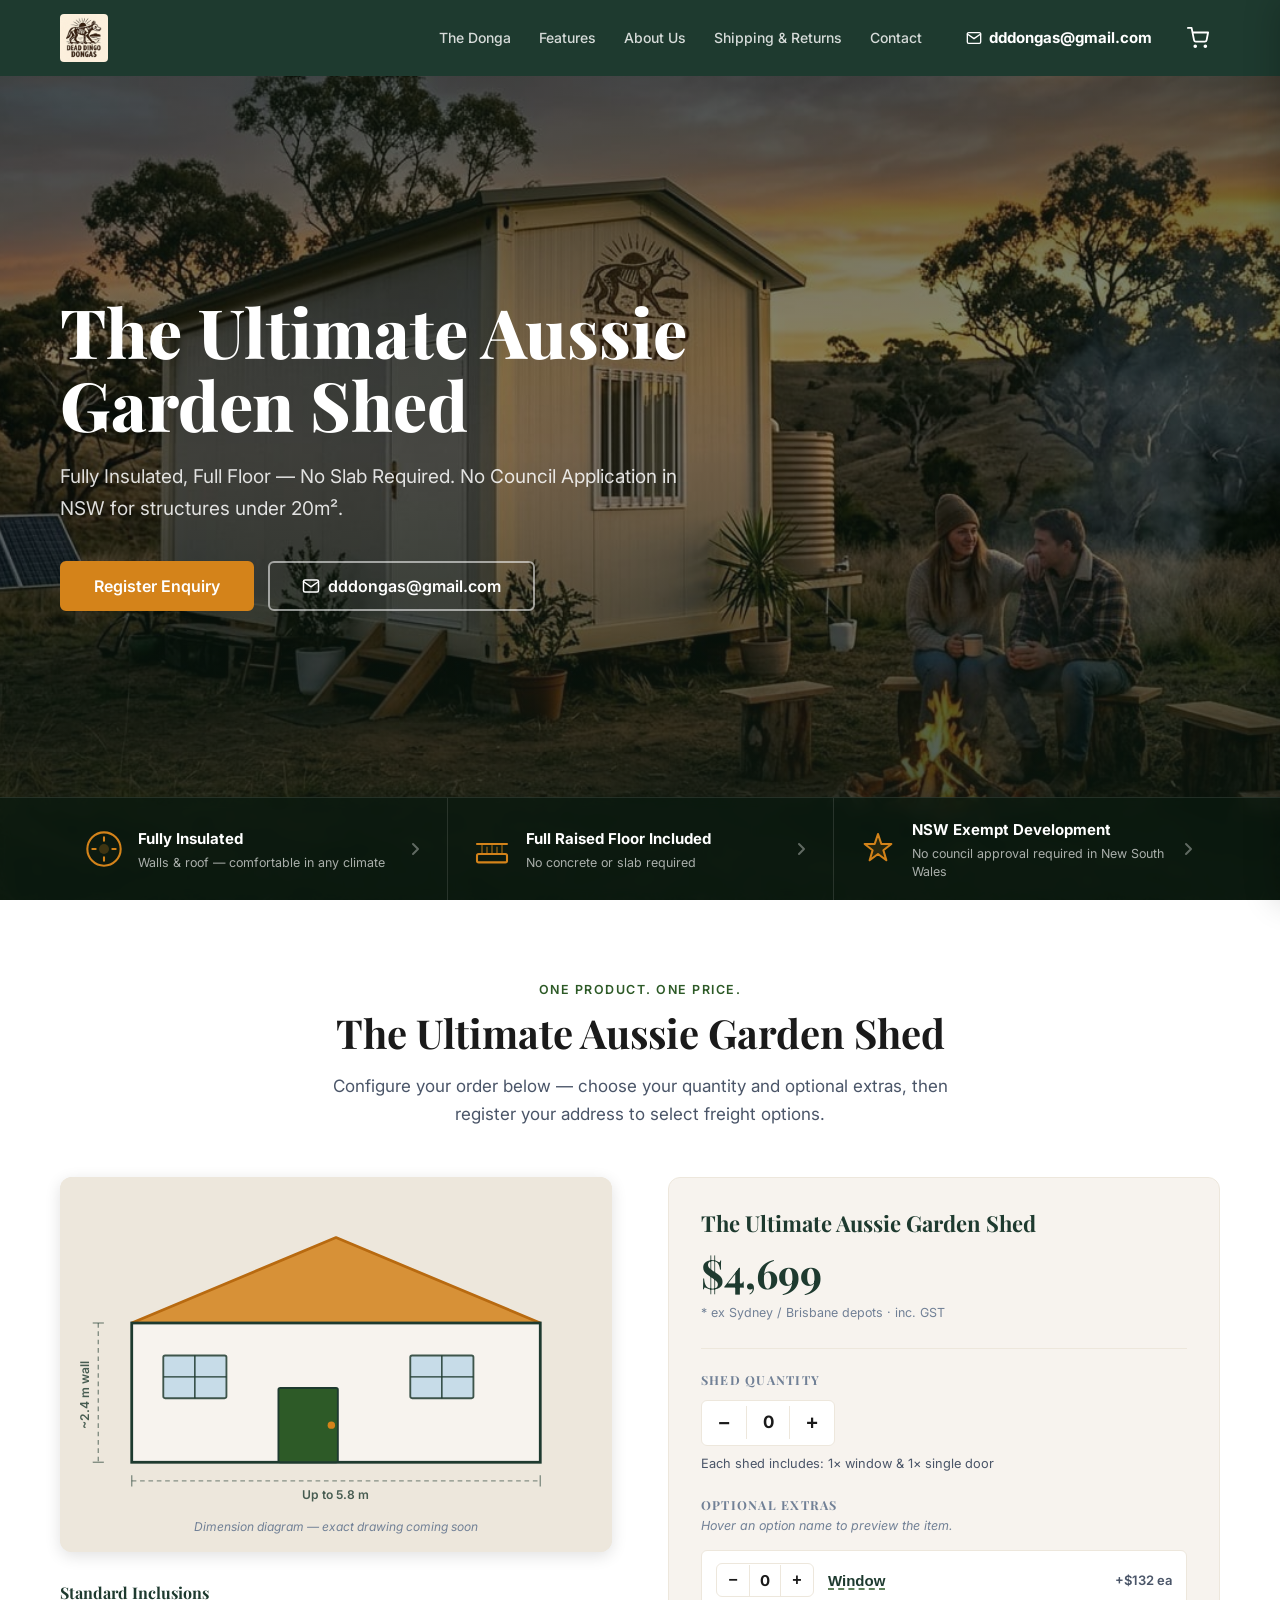
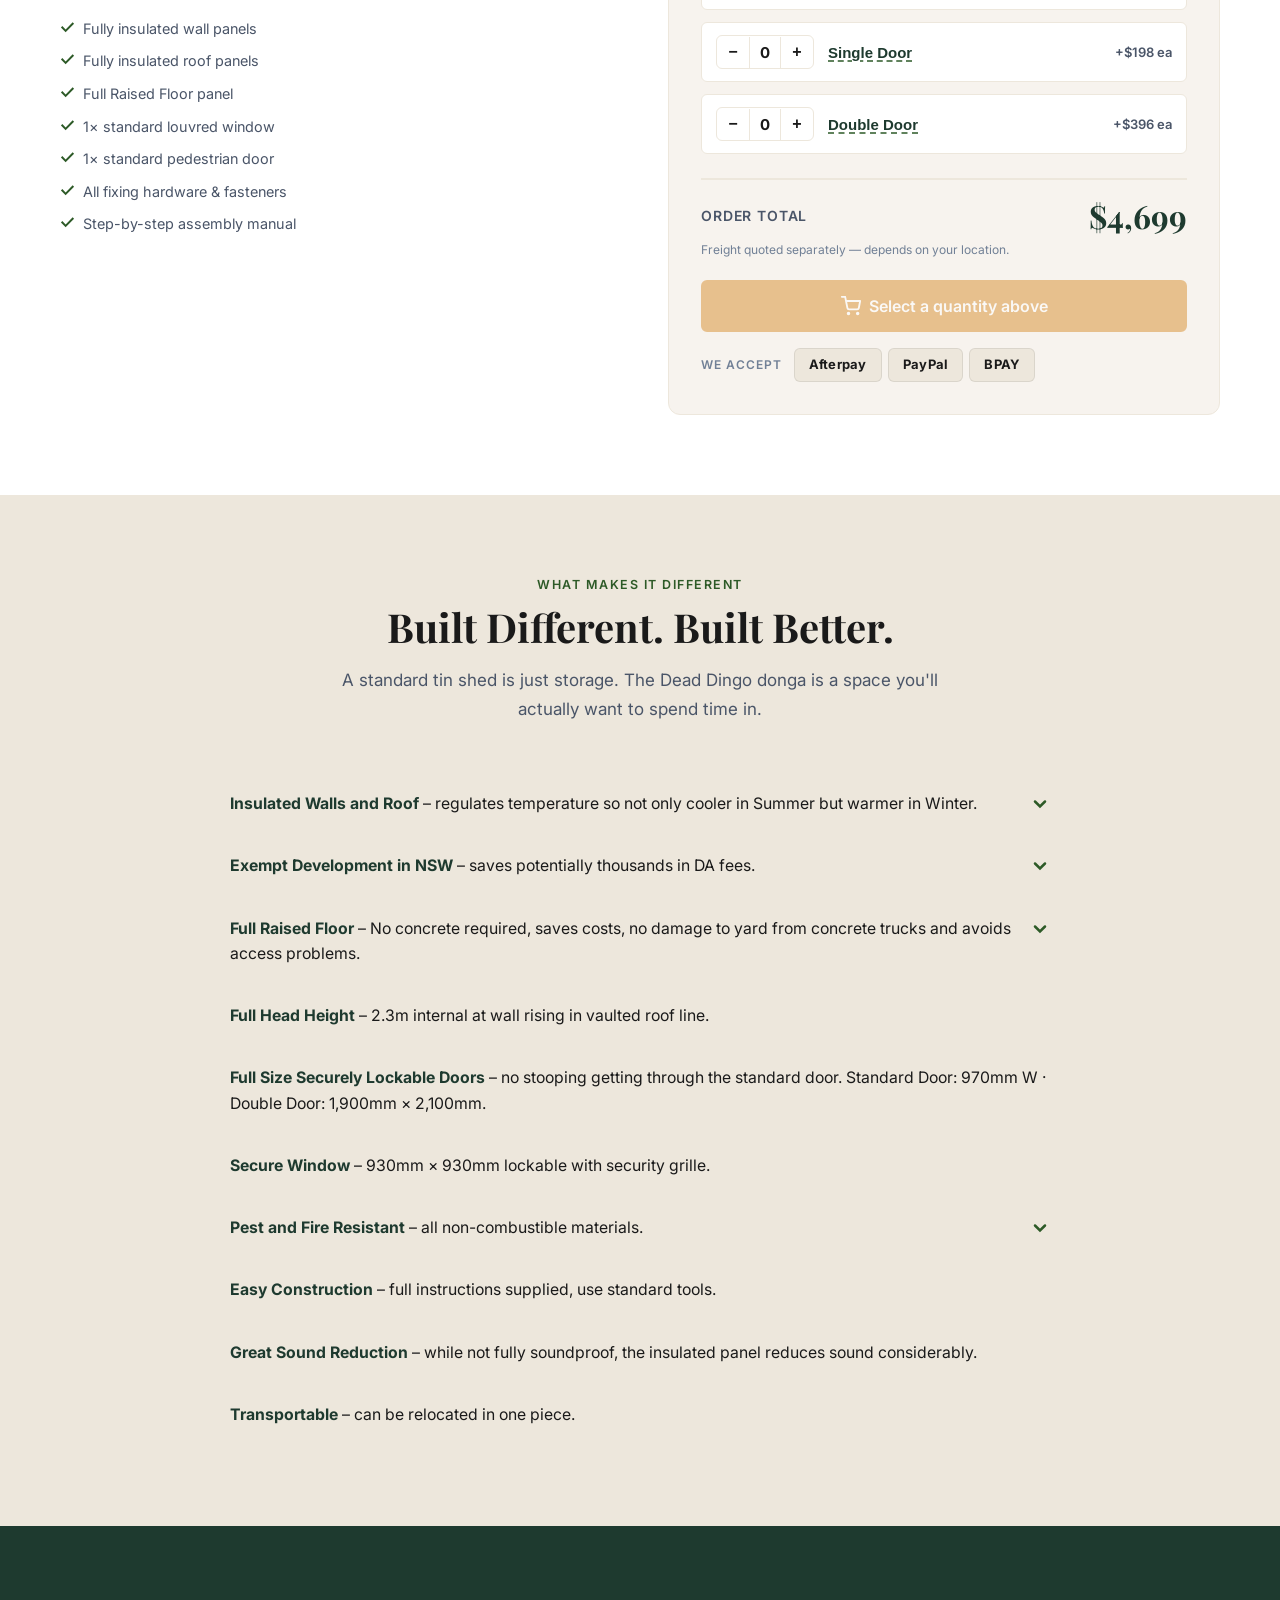
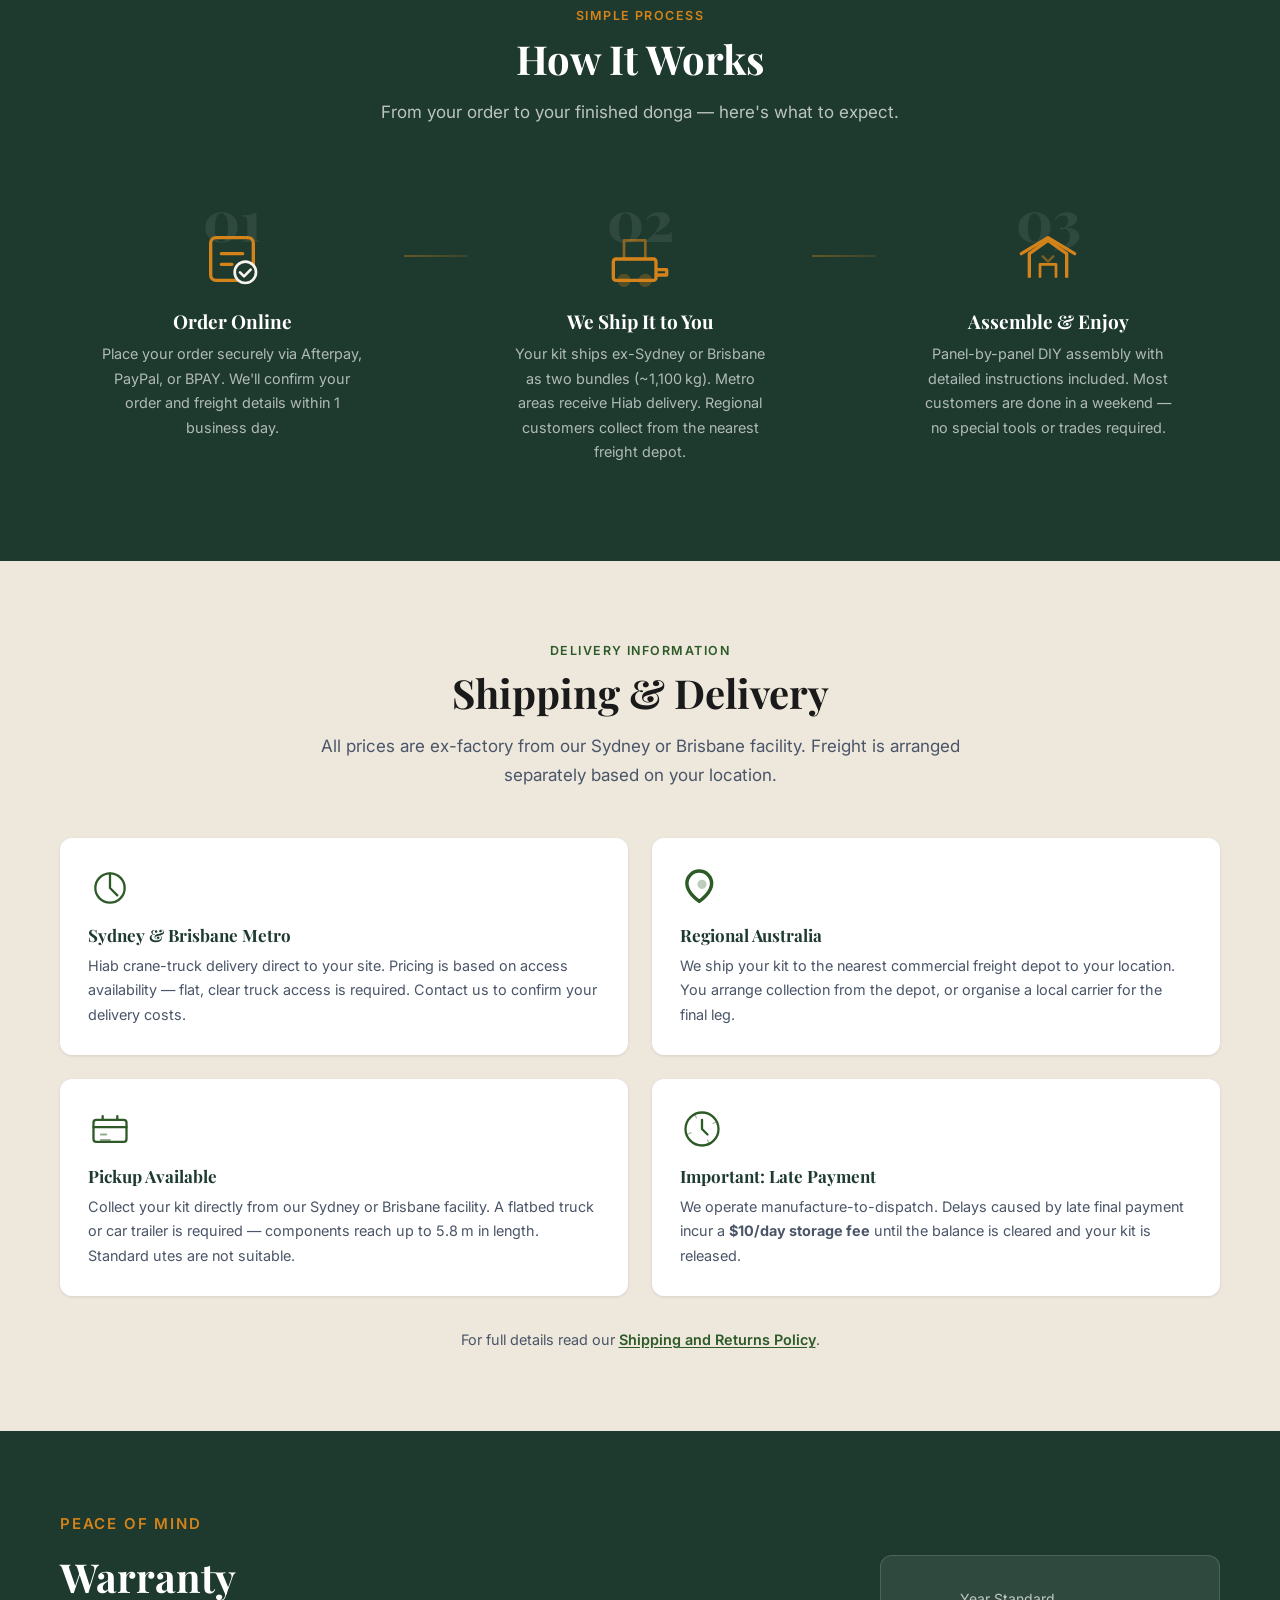
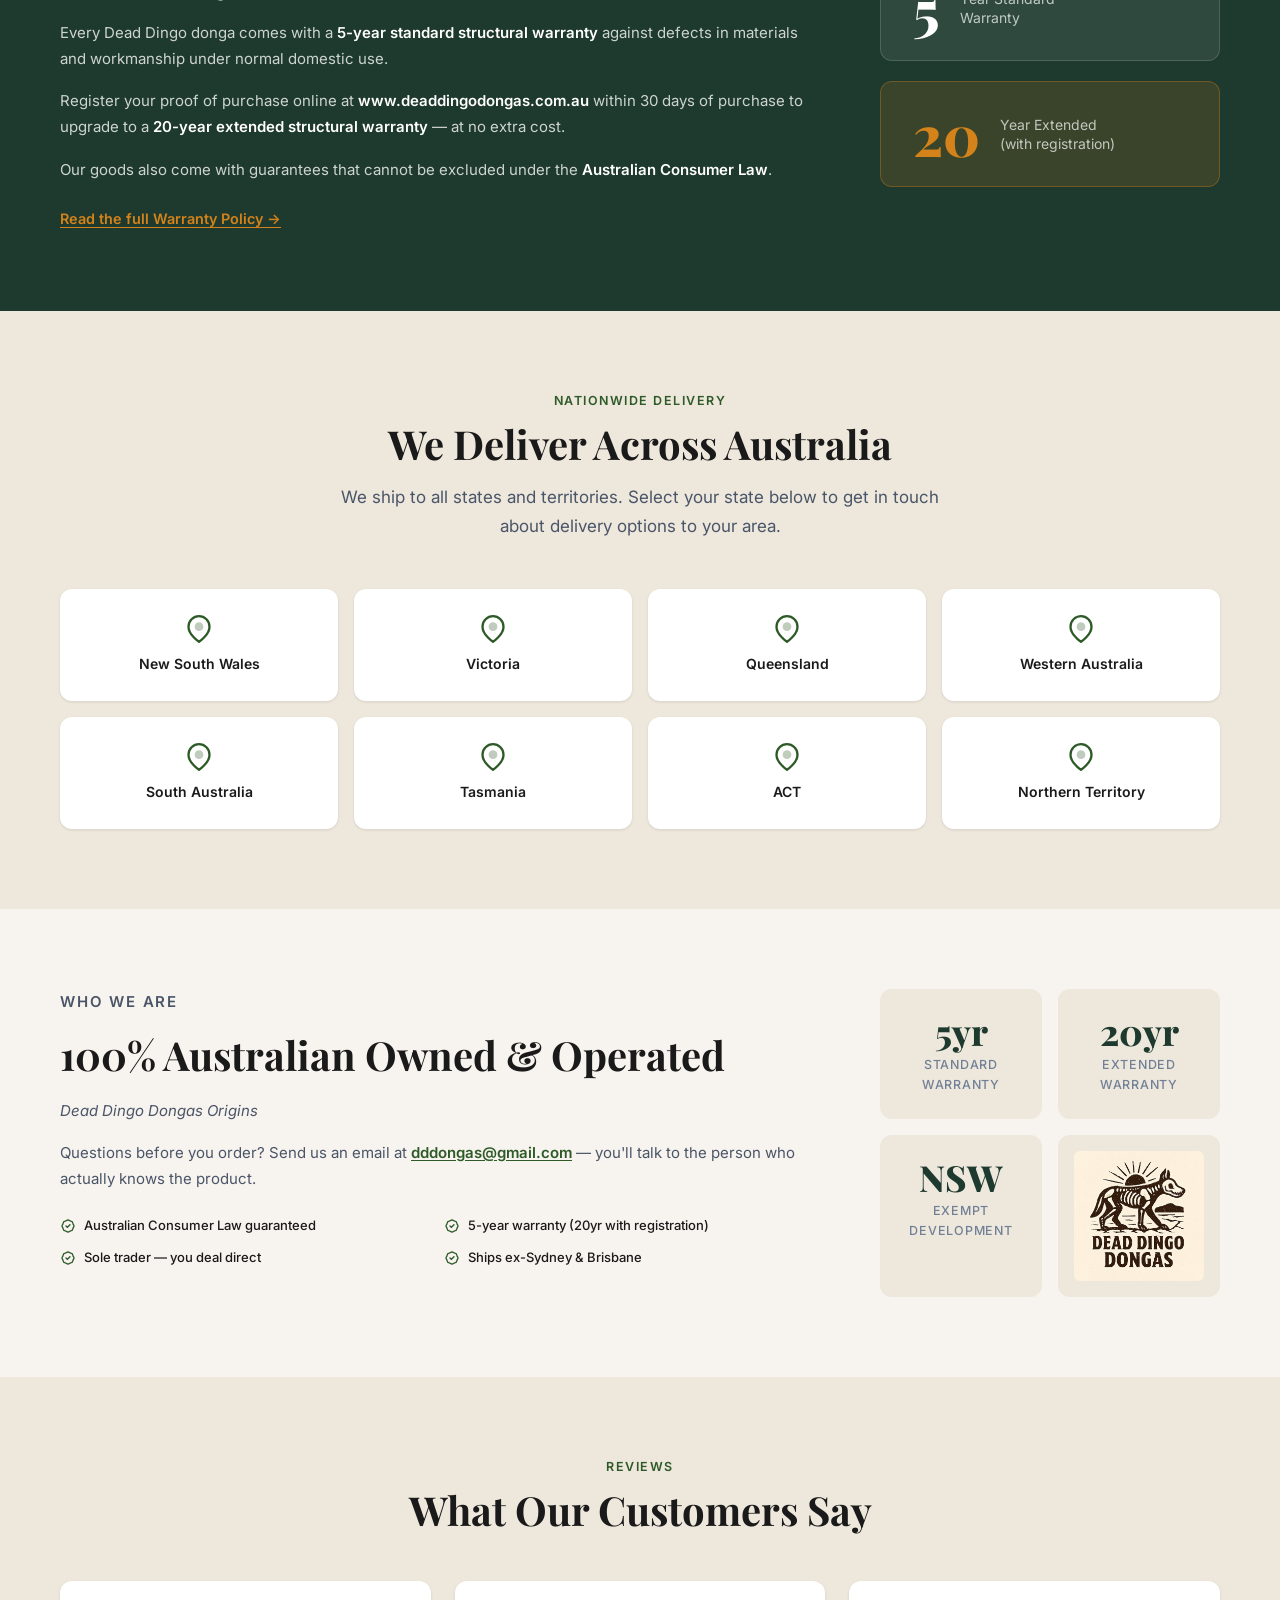
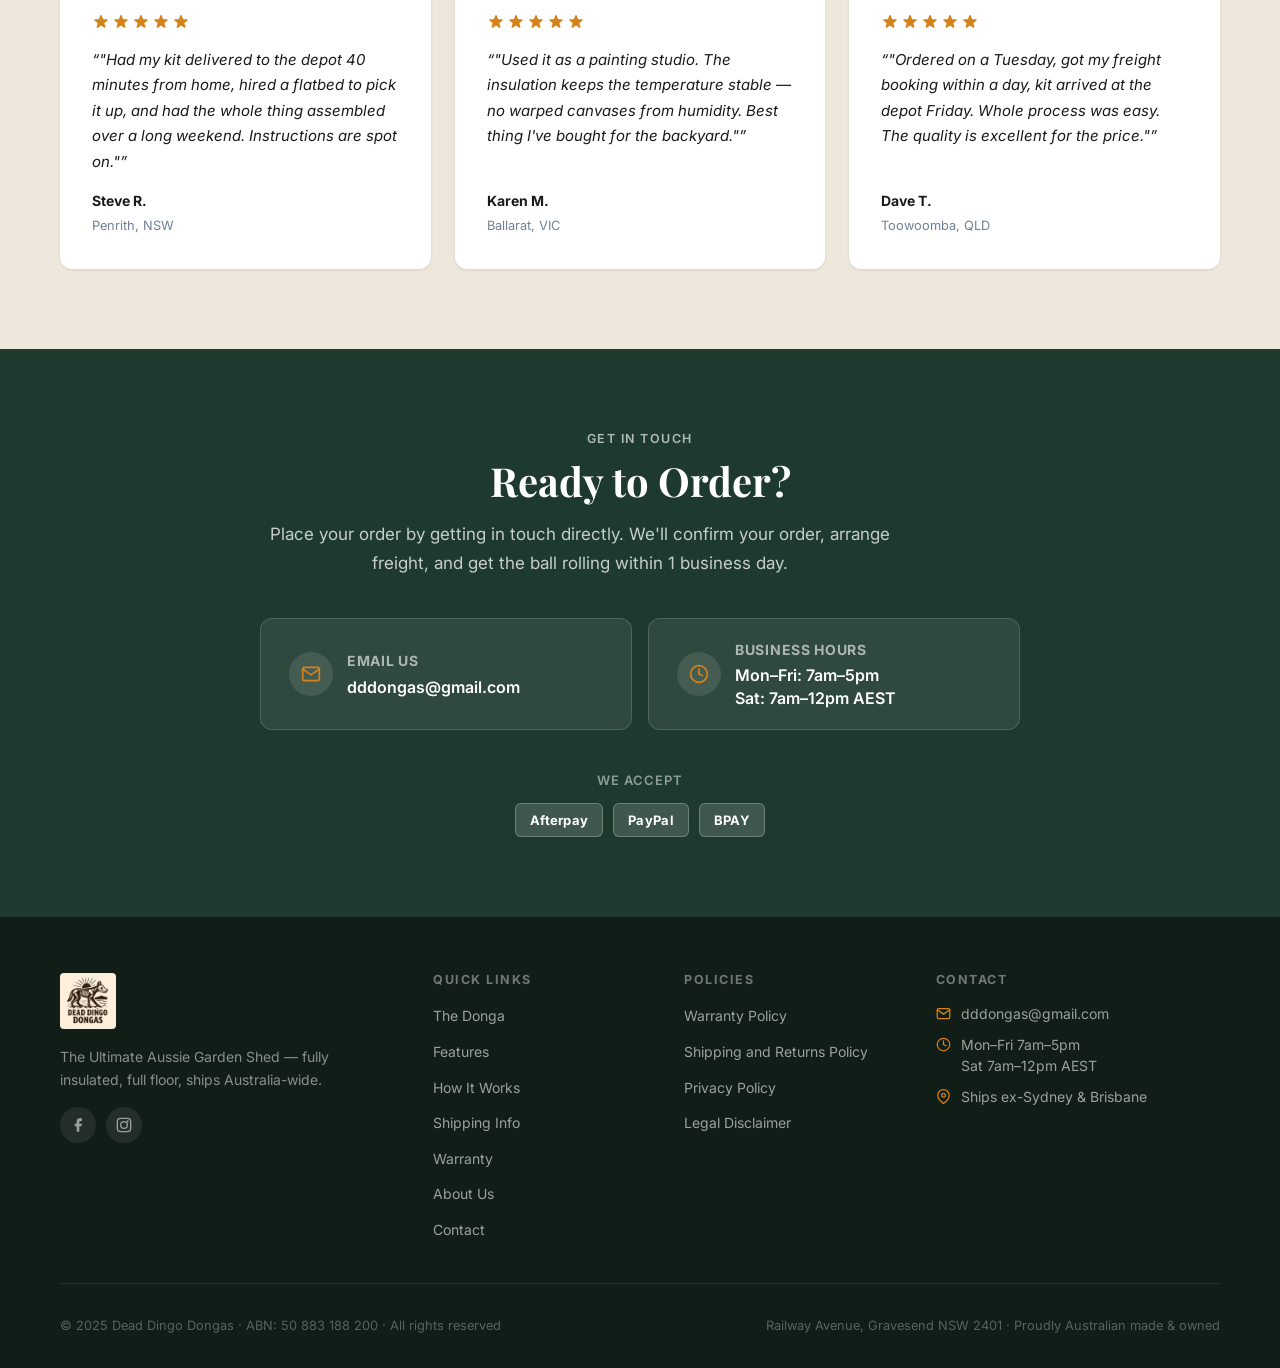
==== commit e9057810: "Full site audit fixes: layout, copy, checkout disclaimer, stale references - Fix about section 'big " ====
--- a/checkout.html
+++ b/checkout.html
@@ -192,6 +192,15 @@
               <p class="co-payment-info" id="payment-info" aria-live="polite"></p>
 
             </fieldset>
+
+            <!-- ===== DISCLAIMER ===== -->
+            <div class="co-disclaimer-field" id="co-disclaimer-wrap">
+              <label class="co-disclaimer-label">
+                <input type="checkbox" id="co-disclaimer" name="disclaimer" />
+                <span class="co-disclaimer-text">I have read, understood, and agree to the <a href="legal-disclaimer.html" target="_blank" rel="noopener">Product Specifications &amp; Liability Disclaimer</a>. I acknowledge that this heavy-duty 1,100kg kit is supplied strictly as a bare-shell garden shed on a supply-only basis. I accept sole responsibility for verifying local NSW council regulations, managing appropriate site/ground preparation, and securing necessary engineering or wind-rated ground anchoring (such as AncorLoc systems) for my specific location. <span aria-hidden="true">*</span></span>
+              </label>
+              <p class="co-disclaimer-error" id="co-disclaimer-error" style="display:none">You must agree to the disclaimer before placing your order.</p>
+            </div>
 
             <!-- ===== SUBMIT ===== -->
             <p class="co-form-error" id="form-error" aria-live="assertive"></p>
@@ -238,7 +247,7 @@
 
   <footer class="checkout-footer">
     <div class="container">
-      <p>Dead Dingo Dongas &middot; <a href="mailto:dddongas@gmail.com">dddongas@gmail.com</a> &middot; 1300 XXX XXX &middot; ABN: XX XXX XXX XXX</p>
+      <p>Dead Dingo Dongas &middot; <a href="mailto:dddongas@gmail.com">dddongas@gmail.com</a> &middot; ABN: 50 883 188 200 &middot; Railway Avenue, Gravesend NSW 2401</p>
     </div>
   </footer>
 
--- a/css/styles.css
+++ b/css/styles.css
@@ -334,15 +334,6 @@
   padding-block: 5rem 3rem;
 }
 
-.hero__eyebrow {
-  font-size: 0.78rem;
-  font-weight: 600;
-  letter-spacing: 0.15em;
-  text-transform: uppercase;
-  color: var(--amber);
-  margin-bottom: 1rem;
-}
-
 .hero__heading {
   font-family: 'Playfair Display', serif;
   font-size: clamp(2.25rem, 6vw, 4.25rem);
@@ -578,49 +569,6 @@
 /* ============================================================
    FEATURES
    ============================================================ */
-.features__grid {
-  display: grid;
-  grid-template-columns: repeat(2, 1fr);
-  gap: 1.5rem;
-}
-
-.feature-card {
-  background: var(--white);
-  border-radius: var(--radius-lg);
-  padding: 2rem;
-  box-shadow: var(--shadow-sm);
-  transition: box-shadow var(--transition), transform var(--transition);
-}
-
-.feature-card:hover {
-  box-shadow: var(--shadow-md);
-  transform: translateY(-2px);
-}
-
-.feature-card__icon {
-  width: 52px;
-  height: 52px;
-  color: var(--green-mid);
-  margin-bottom: 1.25rem;
-}
-
-.feature-card__icon svg {
-  width: 100%;
-  height: 100%;
-}
-
-.feature-card h3 {
-  font-size: 1.1875rem;
-  color: var(--green-dark);
-  margin-bottom: 0.625rem;
-}
-
-.feature-card p {
-  font-size: 0.9375rem;
-  color: var(--text-mid);
-  line-height: 1.7;
-}
-
 /* ============================================================
    HOW IT WORKS (PROCESS)
    ============================================================ */
@@ -895,7 +843,7 @@
   display: grid;
   grid-template-columns: 1fr 340px;
   gap: 4rem;
-  align-items: center;
+  align-items: start;
 }
 
 .about__text .section__title {
@@ -972,6 +920,9 @@
   text-transform: uppercase;
   letter-spacing: 0.06em;
 }
+
+.about__fact--logo { justify-content: center; align-items: center; padding: 1rem; }
+.about__fact-logo { width: 100%; max-width: 140px; height: auto; object-fit: contain; border-radius: var(--radius); }
 
 /* ============================================================
    TESTIMONIALS
@@ -2191,3 +2142,264 @@
     margin-left: auto;
   }
 }
+
+/* ---- Inclusions note under qty ---- */
+.config-section__includes {
+  font-size: 0.8rem;
+  color: var(--text-mid);
+  margin-top: 0.5rem;
+}
+
+/* ============================================================
+   ENQUIRY MODAL
+   ============================================================ */
+.enquiry-overlay {
+  position: fixed;
+  inset: 0;
+  z-index: 900;
+  background: rgba(0, 0, 0, 0.55);
+  display: flex;
+  align-items: center;
+  justify-content: center;
+  padding: 1rem;
+  opacity: 0;
+  pointer-events: none;
+  transition: opacity var(--transition);
+}
+
+.enquiry-overlay.open {
+  opacity: 1;
+  pointer-events: auto;
+}
+
+.enquiry-modal {
+  background: var(--white);
+  border-radius: var(--radius-lg);
+  padding: 2rem;
+  width: 100%;
+  max-width: 480px;
+  max-height: 90vh;
+  overflow-y: auto;
+  position: relative;
+  box-shadow: var(--shadow-lg);
+  transform: translateY(16px);
+  transition: transform var(--transition);
+}
+
+.enquiry-overlay.open .enquiry-modal {
+  transform: translateY(0);
+}
+
+.enquiry-modal__close {
+  position: absolute;
+  top: 1rem;
+  right: 1rem;
+  background: none;
+  border: none;
+  cursor: pointer;
+  color: var(--text-mid);
+  padding: 0.25rem;
+  line-height: 0;
+  border-radius: var(--radius);
+  transition: color var(--transition);
+}
+
+.enquiry-modal__close svg {
+  width: 20px;
+  height: 20px;
+}
+
+.enquiry-modal__close:hover {
+  color: var(--text-dark);
+}
+
+.enquiry-modal__title {
+  font-family: 'Playfair Display', serif;
+  font-size: 1.5rem;
+  color: var(--green-dark);
+  margin-bottom: 0.375rem;
+  padding-right: 2rem;
+}
+
+.enquiry-modal__sub {
+  color: var(--text-mid);
+  font-size: 0.9rem;
+  margin-bottom: 1.25rem;
+}
+
+.enquiry-order-summary {
+  background: var(--cream);
+  border-radius: var(--radius);
+  padding: 0.75rem 1rem;
+  margin-bottom: 1.25rem;
+  font-size: 0.85rem;
+  color: var(--text-mid);
+  line-height: 1.7;
+}
+
+.enquiry-form__field {
+  margin-bottom: 1rem;
+}
+
+.enquiry-form__field label {
+  display: block;
+  font-size: 0.85rem;
+  font-weight: 600;
+  color: var(--text-dark);
+  margin-bottom: 0.35rem;
+}
+
+.enquiry-form__field label span {
+  color: var(--amber);
+}
+
+.enquiry-form__field input {
+  width: 100%;
+  border: 1.5px solid var(--cream-dark);
+  border-radius: var(--radius);
+  padding: 0.625rem 0.875rem;
+  font-size: 0.95rem;
+  font-family: inherit;
+  color: var(--text-dark);
+  background: var(--white);
+  transition: border-color var(--transition), box-shadow var(--transition);
+}
+
+.enquiry-form__field input:focus {
+  outline: none;
+  border-color: var(--green-mid);
+  box-shadow: 0 0 0 3px rgba(45, 90, 39, 0.15);
+}
+
+.enquiry-form__field input.error {
+  border-color: #e53e3e;
+}
+
+.enquiry-form__submit {
+  margin-top: 0.5rem;
+}
+
+.enquiry-form__note {
+  font-size: 0.78rem;
+  color: var(--text-light);
+  margin-top: 0.75rem;
+  text-align: center;
+}
+
+.enquiry-success {
+  text-align: center;
+  padding: 1.5rem 0 0.5rem;
+}
+
+.enquiry-success svg {
+  width: 64px;
+  height: 64px;
+  margin: 0 auto 1rem;
+}
+
+.enquiry-success h3 {
+  font-family: 'Playfair Display', serif;
+  font-size: 1.4rem;
+  color: var(--green-dark);
+  margin-bottom: 0.5rem;
+}
+
+.enquiry-success p {
+  color: var(--text-mid);
+  margin-bottom: 1.5rem;
+}
+
+/* ============================================================
+   FEATURE LIST (expandable)
+   ============================================================ */
+.feature-list {
+  max-width: 820px;
+  margin: 0 auto;
+}
+
+.feature-item {
+  border-bottom: 1px solid var(--cream-dark);
+  padding: 1.125rem 0;
+}
+
+.feature-list > .feature-item:first-child {
+  border-top: 1px solid var(--cream-dark);
+}
+
+/* Expandable (details) items */
+details.feature-item {
+  cursor: pointer;
+}
+
+details.feature-item summary {
+  list-style: none;
+  display: flex;
+  align-items: flex-start;
+  justify-content: space-between;
+  gap: 1rem;
+  cursor: pointer;
+  user-select: none;
+}
+
+details.feature-item summary::-webkit-details-marker {
+  display: none;
+}
+
+.feature-item__text {
+  flex: 1;
+  font-size: 0.9875rem;
+  line-height: 1.6;
+  color: var(--text-dark);
+}
+
+.feature-item__text strong {
+  color: var(--green-dark);
+}
+
+.feature-item__chevron {
+  flex-shrink: 0;
+  width: 20px;
+  height: 20px;
+  color: var(--green-mid);
+  margin-top: 0.2rem;
+  transition: transform var(--transition);
+}
+
+details[open] .feature-item__chevron {
+  transform: rotate(180deg);
+}
+
+.feature-item__bullets {
+  margin-top: 0.625rem;
+  padding-left: 1.25rem;
+  display: flex;
+  flex-direction: column;
+  gap: 0.375rem;
+}
+
+.feature-item__bullets li {
+  font-size: 0.9rem;
+  color: var(--text-mid);
+  line-height: 1.6;
+}
+
+/* Static (non-expandable) items */
+.feature-item--static .feature-item__text {
+  display: block;
+}
+
+/* About page origins line */
+.about__origins {
+  font-style: italic;
+  color: var(--text-mid);
+  margin-bottom: 0.75rem;
+}
+
+/* ---- Enquiry form checkbox ---- */
+.enquiry-form__field--checkbox { margin-top: 0.25rem; }
+.enquiry-checkbox-label { display: flex; align-items: flex-start; gap: 0.75rem; cursor: pointer; }
+.enquiry-checkbox-label input[type="checkbox"] { flex-shrink: 0; width: 1.125rem; height: 1.125rem; margin-top: 0.15rem; accent-color: var(--green-mid); cursor: pointer; }
+.enquiry-checkbox-text { font-size: 0.8rem; line-height: 1.55; color: var(--text-mid); }
+.enquiry-checkbox-text a { color: var(--green-mid); text-decoration: underline; }
+.enquiry-checkbox-text a:hover { color: var(--green-dark); }
+.enquiry-checkbox-error { font-size: 0.78rem; color: #c0392b; margin-top: 0.35rem; margin-left: 1.875rem; }
--- a/css/checkout.css
+++ b/css/checkout.css
@@ -588,3 +588,12 @@
   .checkout-success__actions { flex-direction: column; }
   .checkout-success__actions .btn { width: 100%; justify-content: center; }
 }
+
+/* ---- Disclaimer checkbox ---- */
+.co-disclaimer-field { margin-bottom: 1.25rem; }
+.co-disclaimer-label { display: flex; align-items: flex-start; gap: 0.75rem; cursor: pointer; }
+.co-disclaimer-label input[type="checkbox"] { flex-shrink: 0; width: 1.125rem; height: 1.125rem; margin-top: 0.2rem; accent-color: var(--green-mid); cursor: pointer; }
+.co-disclaimer-text { font-size: 0.8rem; line-height: 1.55; color: var(--text-mid); }
+.co-disclaimer-text a { color: var(--green-mid); text-decoration: underline; }
+.co-disclaimer-text a:hover { color: var(--green-dark); }
+.co-disclaimer-error { font-size: 0.78rem; color: #c0392b; margin-top: 0.35rem; margin-left: 1.875rem; }
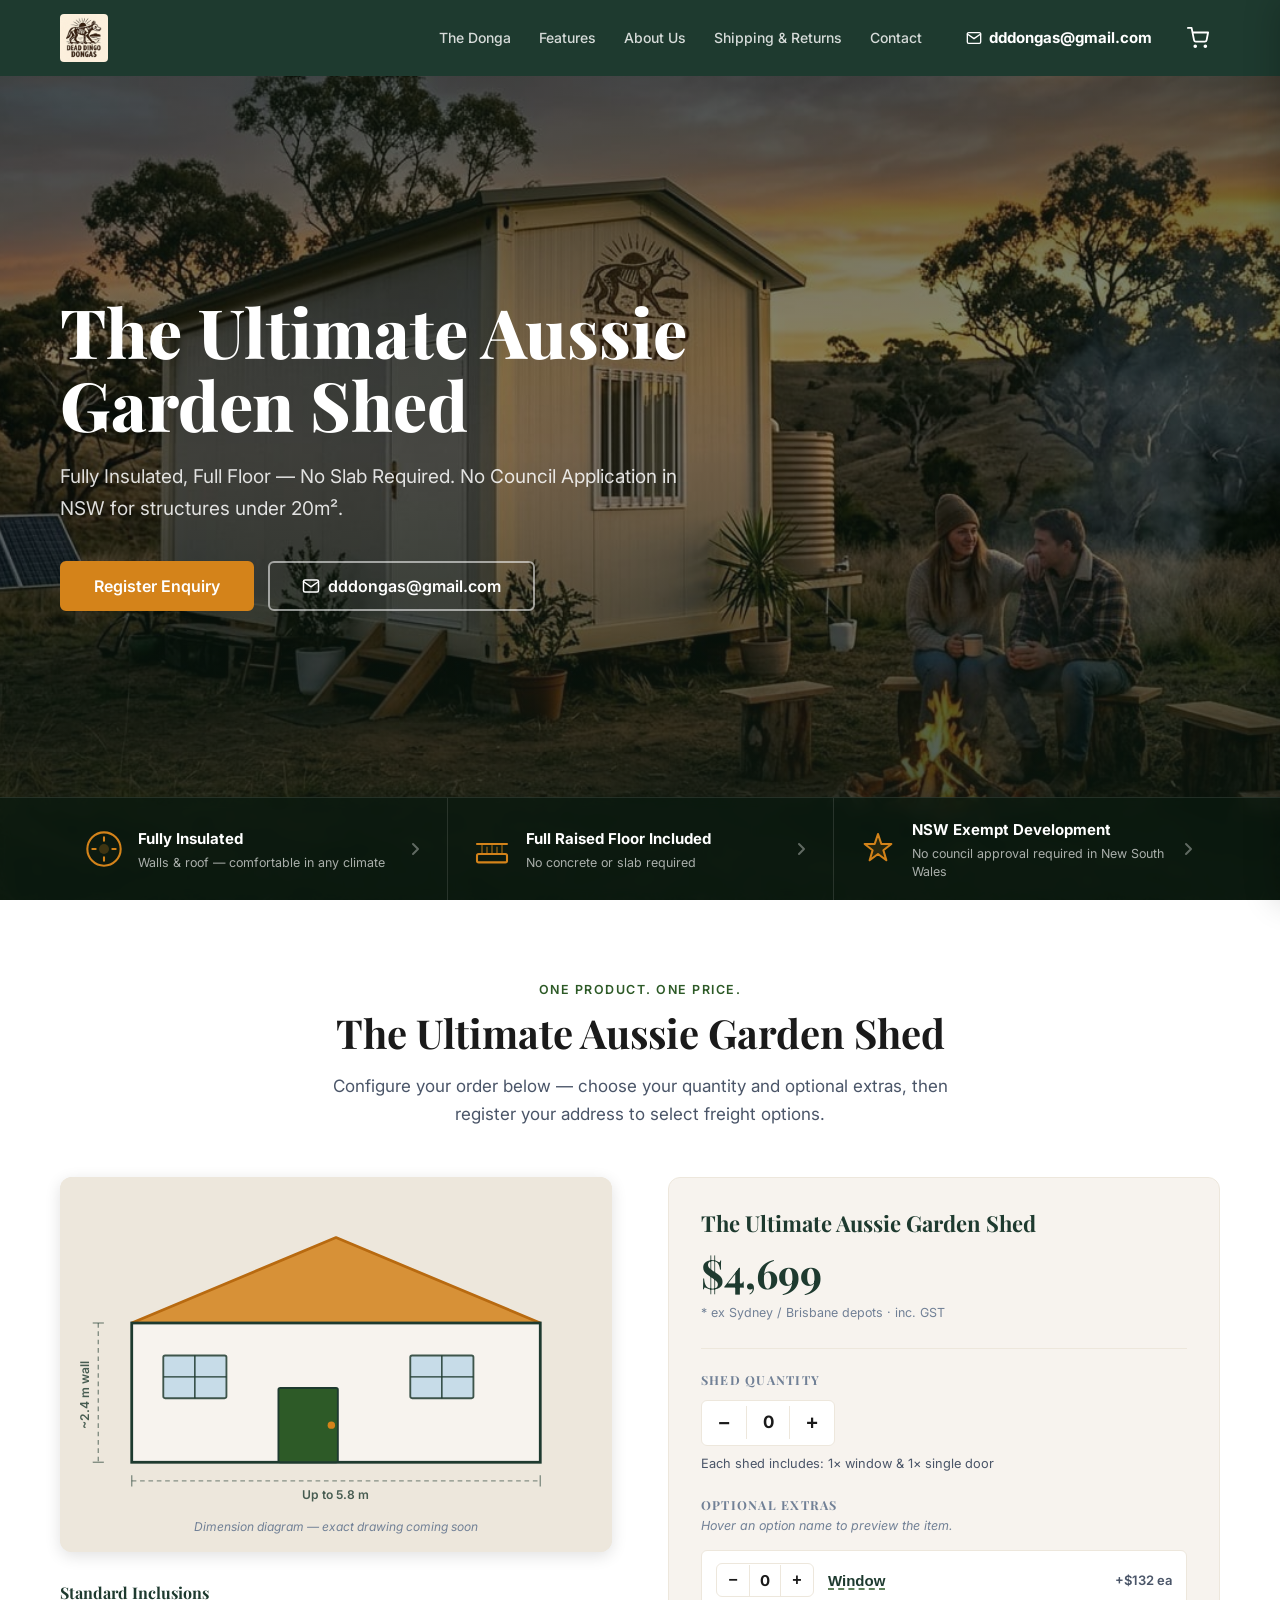
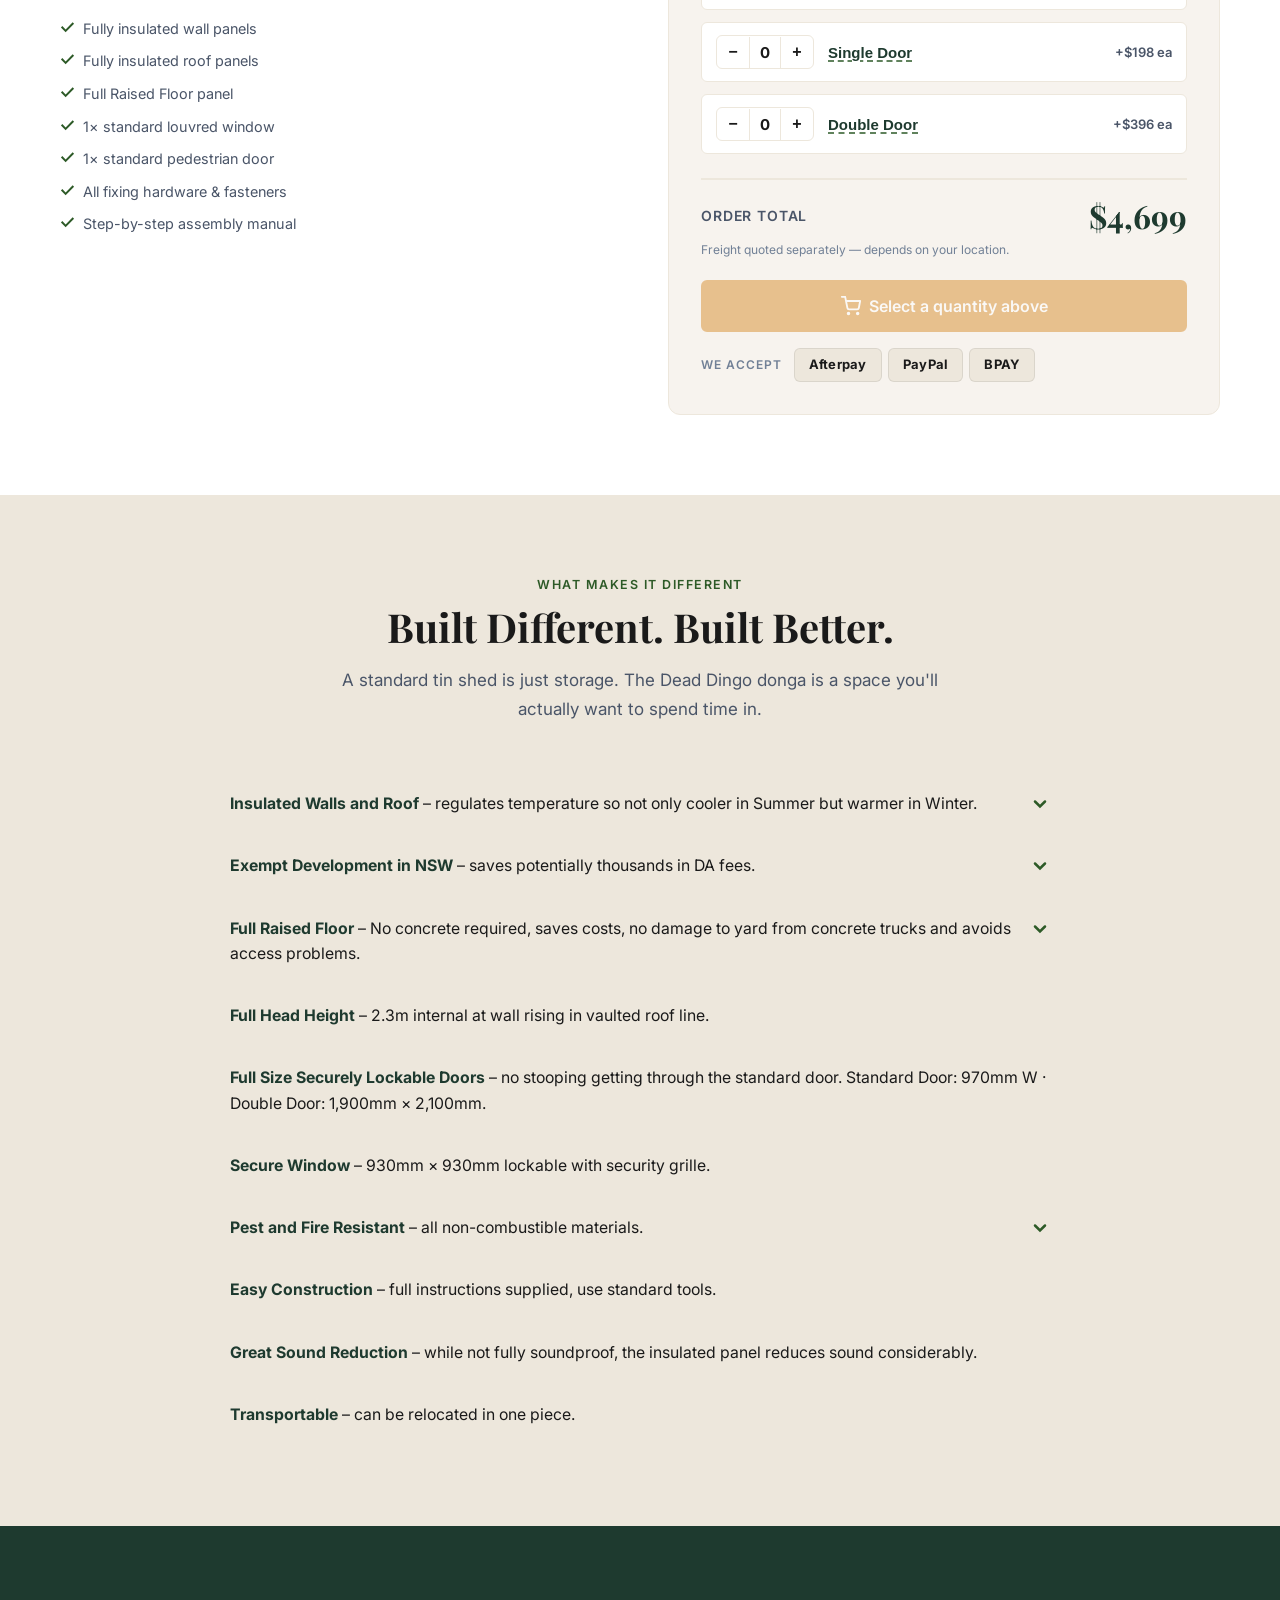
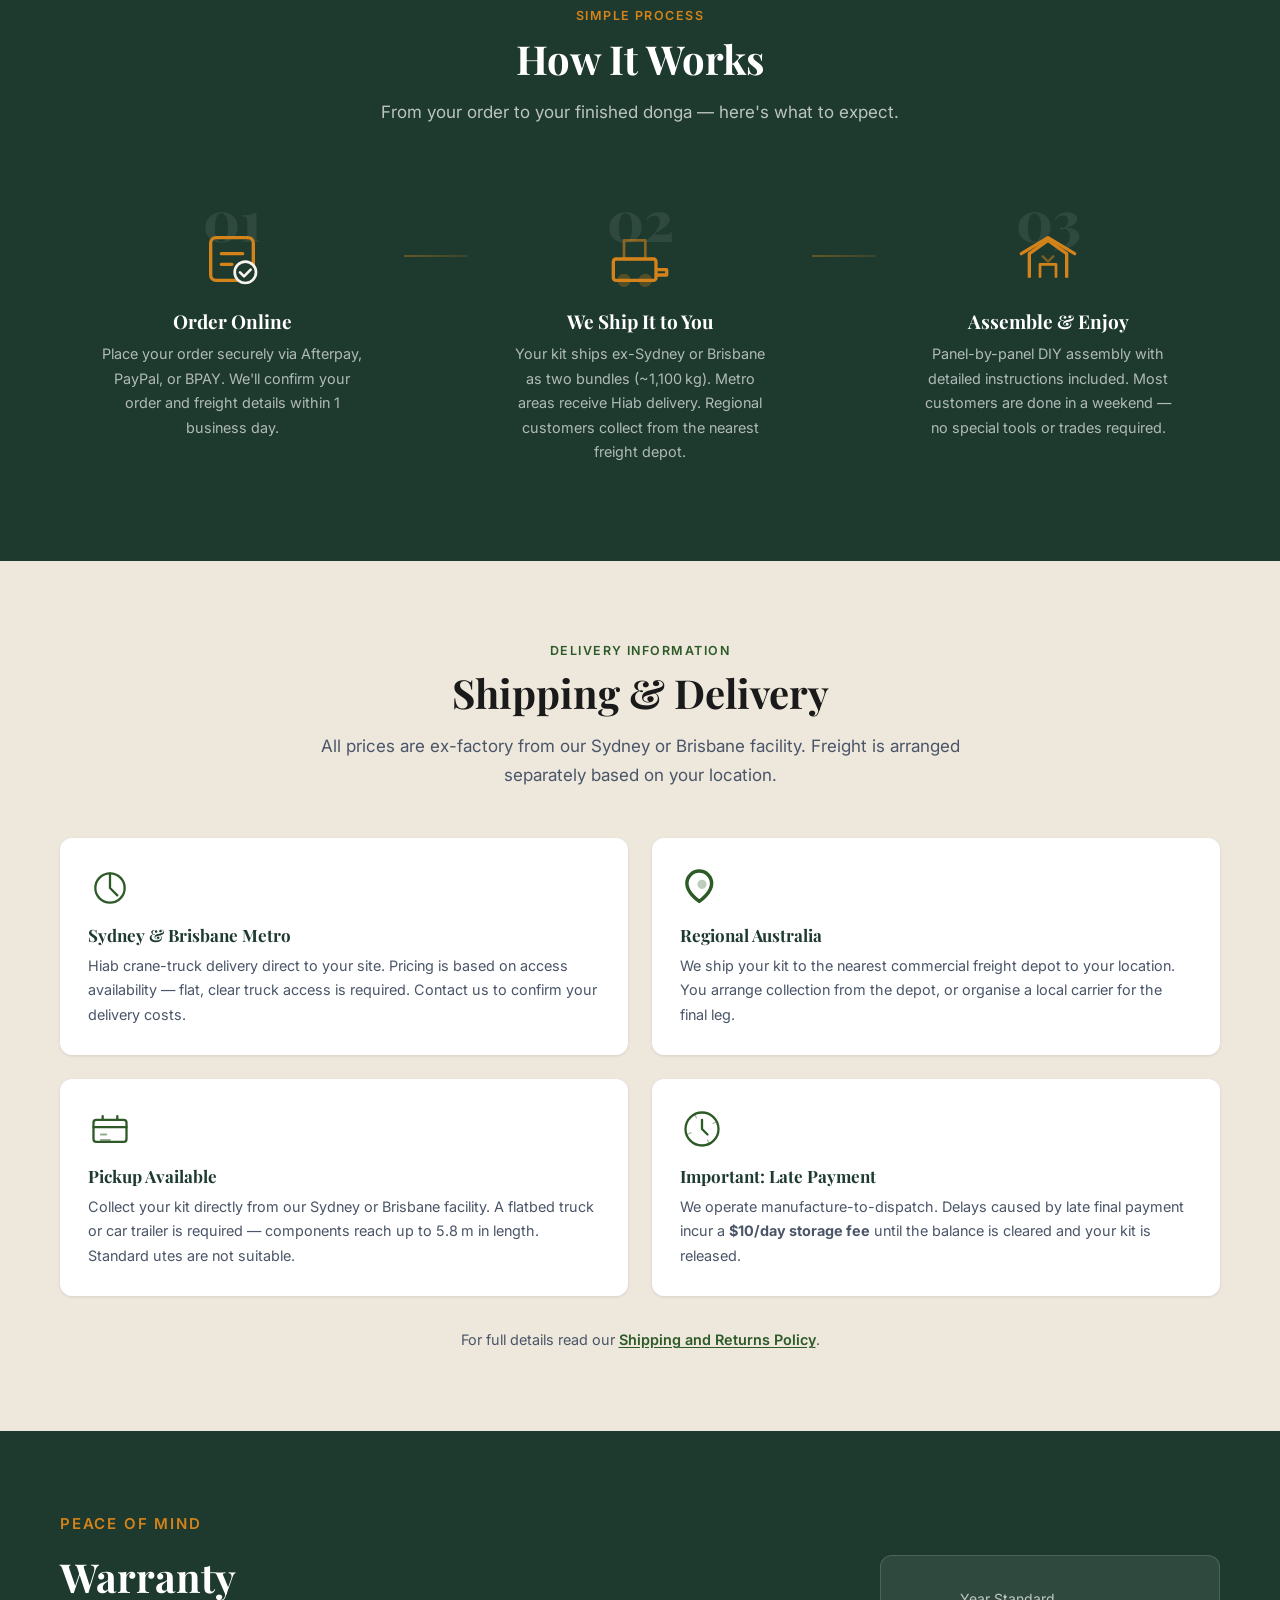
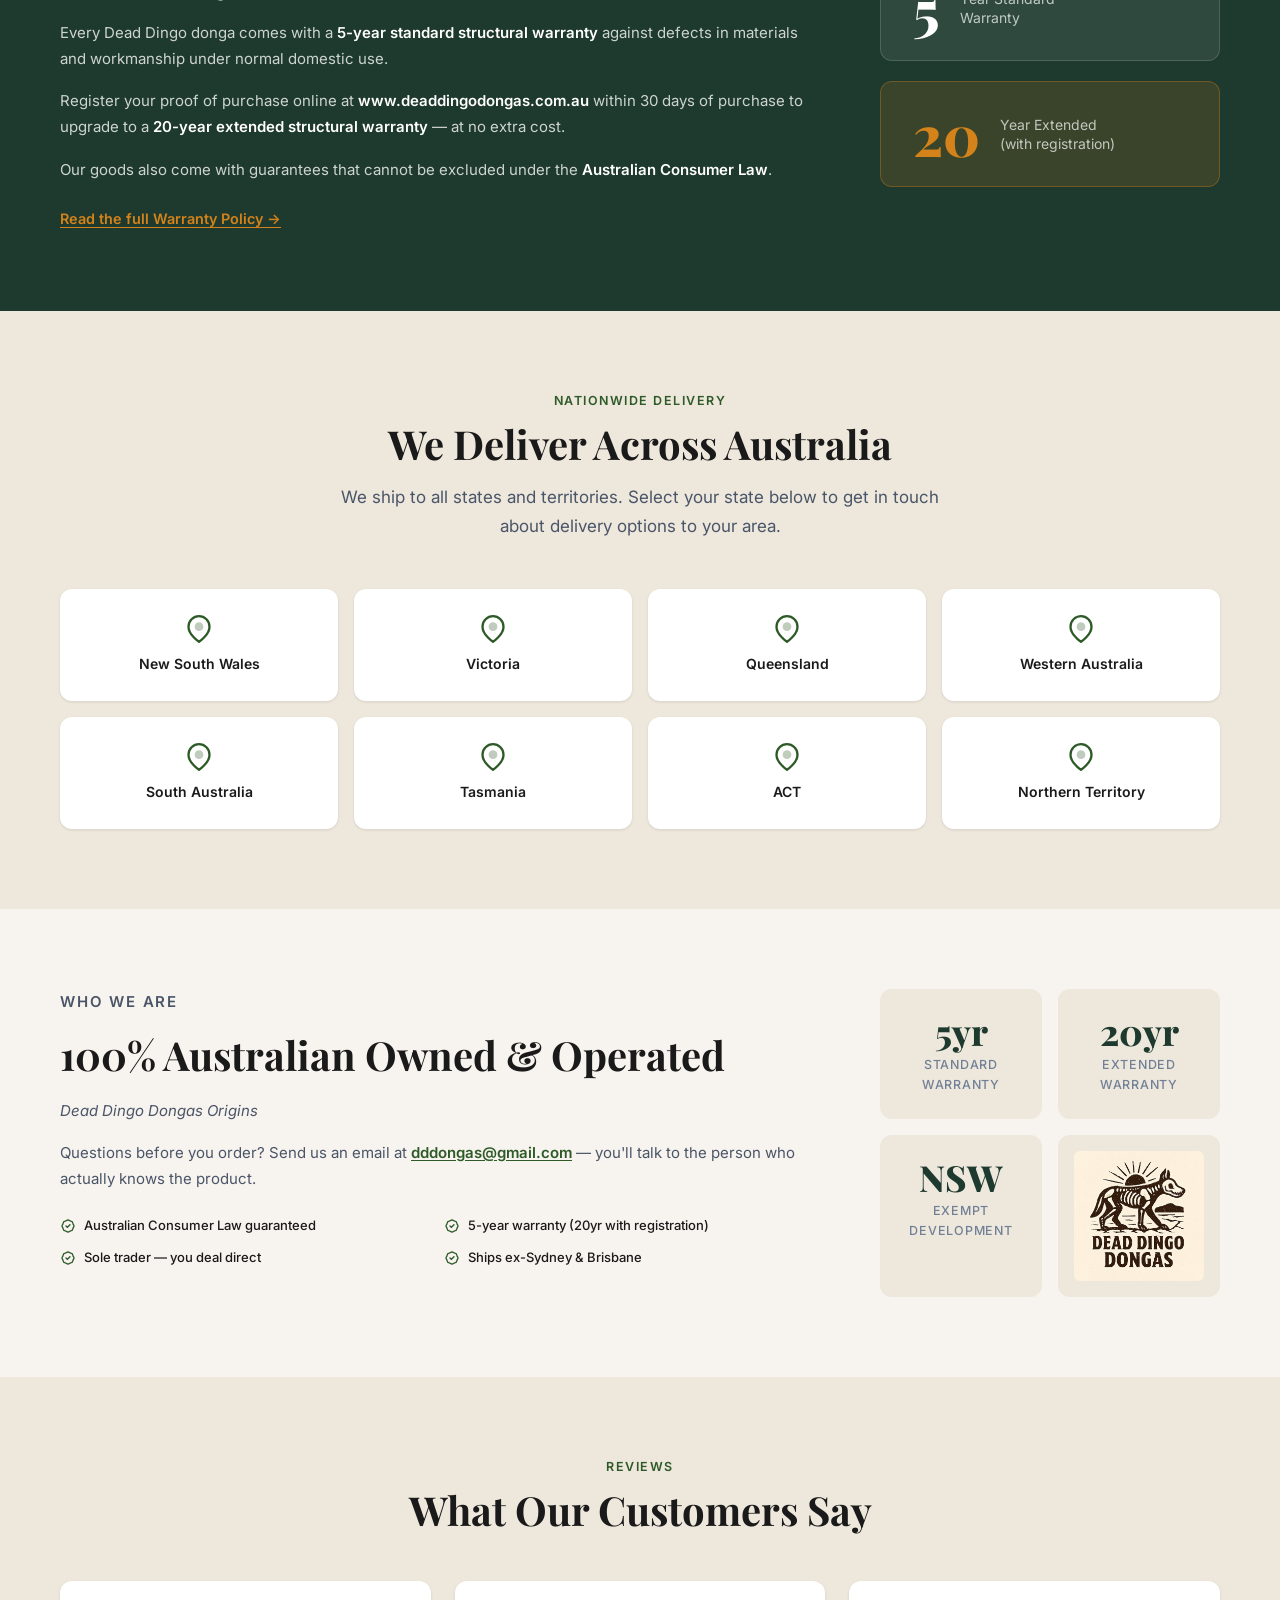
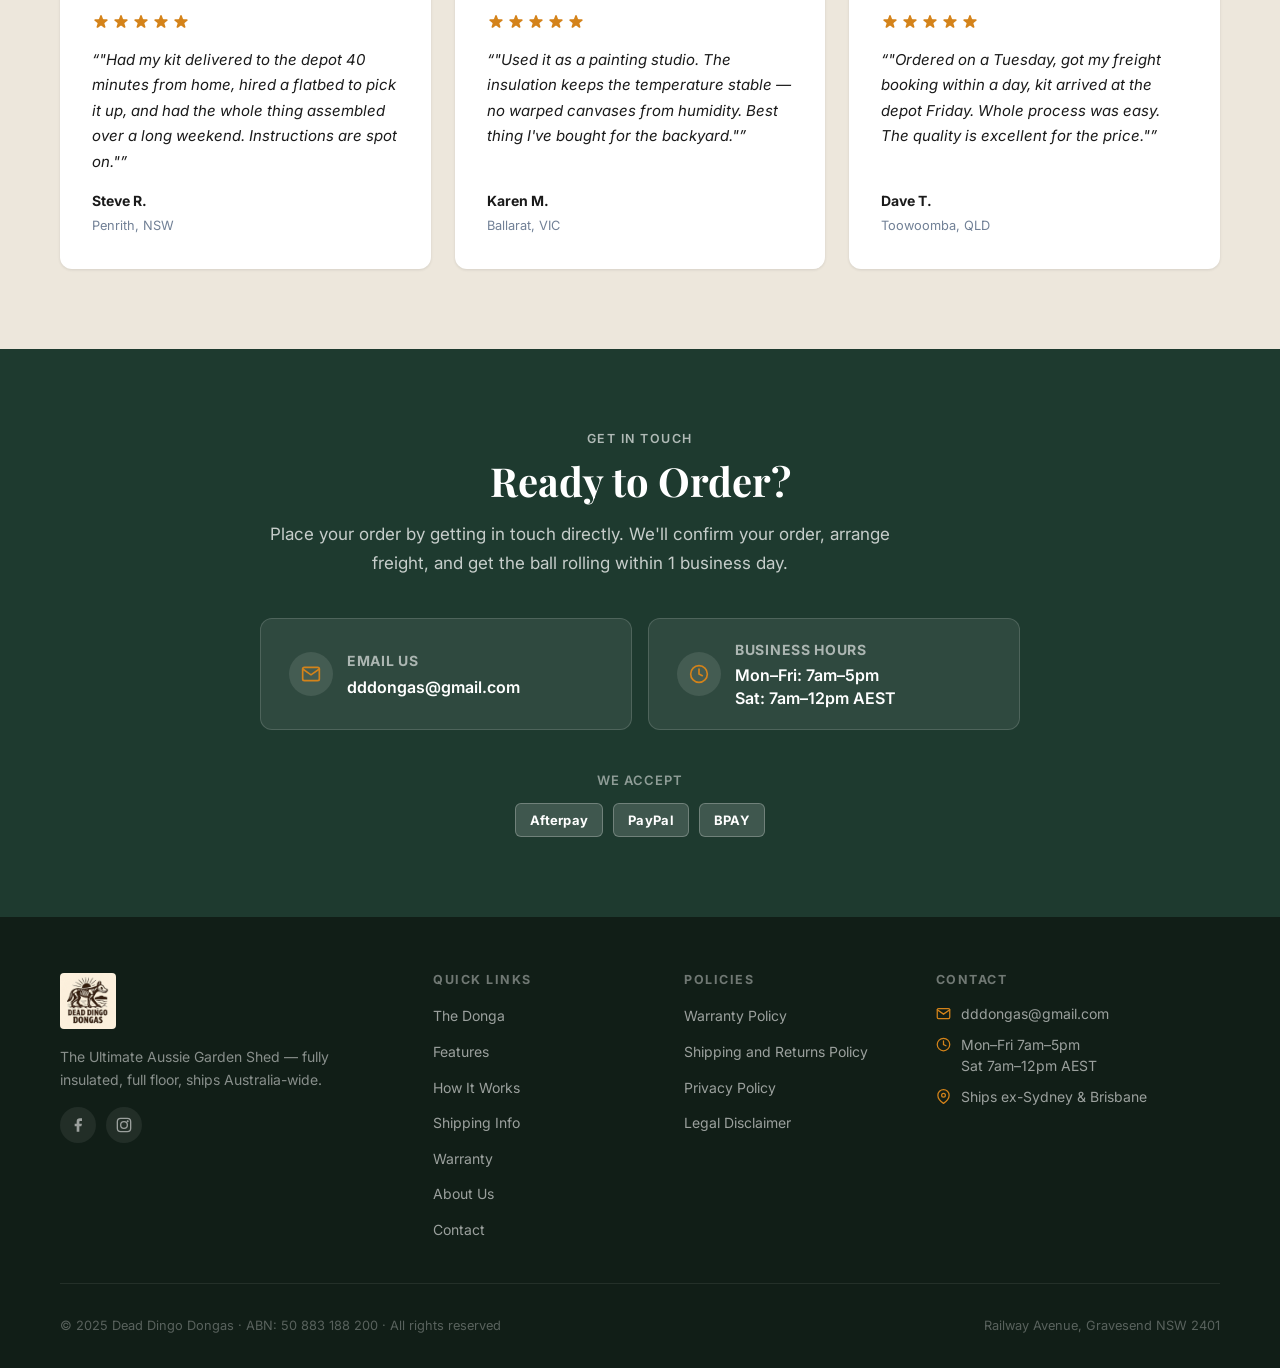
==== commit 072fba22: "Replace Stripe/Formspree checkout with Afterpay, PayPal, BPAY via mailto - Remove Credit Card / Stri" ====
--- a/checkout.html
+++ b/checkout.html
@@ -9,8 +9,6 @@
   <link href="https://fonts.googleapis.com/css2?family=Inter:wght@400;500;600;700&family=Playfair+Display:wght@700;800&display=swap" rel="stylesheet" />
   <link rel="stylesheet" href="css/styles.css" />
   <link rel="stylesheet" href="css/checkout.css" />
-  <!-- Stripe.js — loaded before body scripts so Stripe is available -->
-  <script src="https://js.stripe.com/v3/" async></script>
 </head>
 <body class="checkout-page">
 
@@ -125,28 +123,12 @@
               <div class="co-payment-options" id="payment-options">
 
                 <label class="co-payment-option">
-                  <input type="radio" name="payment" value="card" required checked />
-                  <div class="co-payment-option__card">
-                    <div class="co-payment-option__left">
-                      <span class="co-payment-option__badge co-payment-option__badge--card">
-                        <svg viewBox="0 0 24 24" fill="none" stroke="currentColor" stroke-width="2" aria-hidden="true" style="width:15px;height:15px">
-                          <rect x="1" y="4" width="22" height="16" rx="2"/>
-                          <line x1="1" y1="10" x2="23" y2="10"/>
-                        </svg>
-                        Credit / Debit Card
-                      </span>
-                    </div>
-                    <span class="co-payment-option__desc">Visa · Mastercard · Amex — secure &amp; encrypted</span>
-                  </div>
-                </label>
-
-                <label class="co-payment-option">
-                  <input type="radio" name="payment" value="afterpay" />
+                  <input type="radio" name="payment" value="afterpay" required checked />
                   <div class="co-payment-option__card">
                     <div class="co-payment-option__left">
                       <span class="co-payment-option__badge co-payment-option__badge--afterpay">Afterpay</span>
                     </div>
-                    <span class="co-payment-option__desc">4 fortnightly payments, interest-free</span>
+                    <span class="co-payment-option__desc">4 fortnightly payments, interest-free — we'll send your payment link within 1 business day</span>
                   </div>
                 </label>
 
@@ -156,7 +138,7 @@
                     <div class="co-payment-option__left">
                       <span class="co-payment-option__badge co-payment-option__badge--paypal">PayPal</span>
                     </div>
-                    <span class="co-payment-option__desc">Pay via PayPal balance or card through PayPal</span>
+                    <span class="co-payment-option__desc">Pay via PayPal — we'll send a payment request to your email address</span>
                   </div>
                 </label>
 
@@ -166,30 +148,11 @@
                     <div class="co-payment-option__left">
                       <span class="co-payment-option__badge co-payment-option__badge--bpay">BPAY</span>
                     </div>
-                    <span class="co-payment-option__desc">Internet banking transfer</span>
+                    <span class="co-payment-option__desc">Internet banking — your Biller Code &amp; Reference will be emailed to you</span>
                   </div>
                 </label>
 
               </div>
-
-              <!-- Stripe card element — visible when card is selected -->
-              <div class="co-stripe-section" id="stripe-card-section">
-                <div class="co-stripe-wrap">
-                  <div id="stripe-card-element" class="co-stripe-element">
-                    <!-- Stripe mounts here -->
-                  </div>
-                </div>
-                <div id="stripe-card-errors" class="co-stripe-errors" role="alert" aria-live="polite"></div>
-                <div class="co-stripe-secure">
-                  <svg viewBox="0 0 20 20" fill="currentColor" aria-hidden="true" style="width:13px;height:13px;flex-shrink:0">
-                    <path fill-rule="evenodd" d="M5 9V7a5 5 0 0110 0v2a2 2 0 012 2v5a2 2 0 01-2 2H5a2 2 0 01-2-2v-5a2 2 0 012-2zm8-2v2H7V7a3 3 0 016 0z" clip-rule="evenodd"/>
-                  </svg>
-                  Card details are encrypted and processed securely by Stripe. We never store your card number.
-                </div>
-              </div>
-
-              <!-- Info text for non-card methods -->
-              <p class="co-payment-info" id="payment-info" aria-live="polite"></p>
 
             </fieldset>
 
@@ -209,14 +172,12 @@
               <svg viewBox="0 0 24 24" fill="none" stroke="currentColor" stroke-width="2.2" stroke-linecap="round" stroke-linejoin="round" aria-hidden="true" style="width:18px;height:18px;flex-shrink:0">
                 <path d="M5 12h14M12 5l7 7-7 7"/>
               </svg>
-              <span id="submit-label">Place Order &amp; Pay</span>
+              <span id="submit-label">Submit Order</span>
             </button>
 
             <p class="co-disclaimer">
-              By placing your order you agree to our
-              <a href="assets/privacyPolicy.md" target="_blank" rel="noopener">Privacy Policy</a>.
-              Card payments are processed securely via Stripe.
-              For Afterpay, PayPal, and BPAY — payment is arranged after we confirm your freight costs.
+              By placing your order you agree to our <a href="assets/privacyPolicy.md" target="_blank" rel="noopener">Privacy Policy</a>.
+              Payment is arranged after we confirm your freight costs — we will contact you within 1 business day.
             </p>
           </form>
 
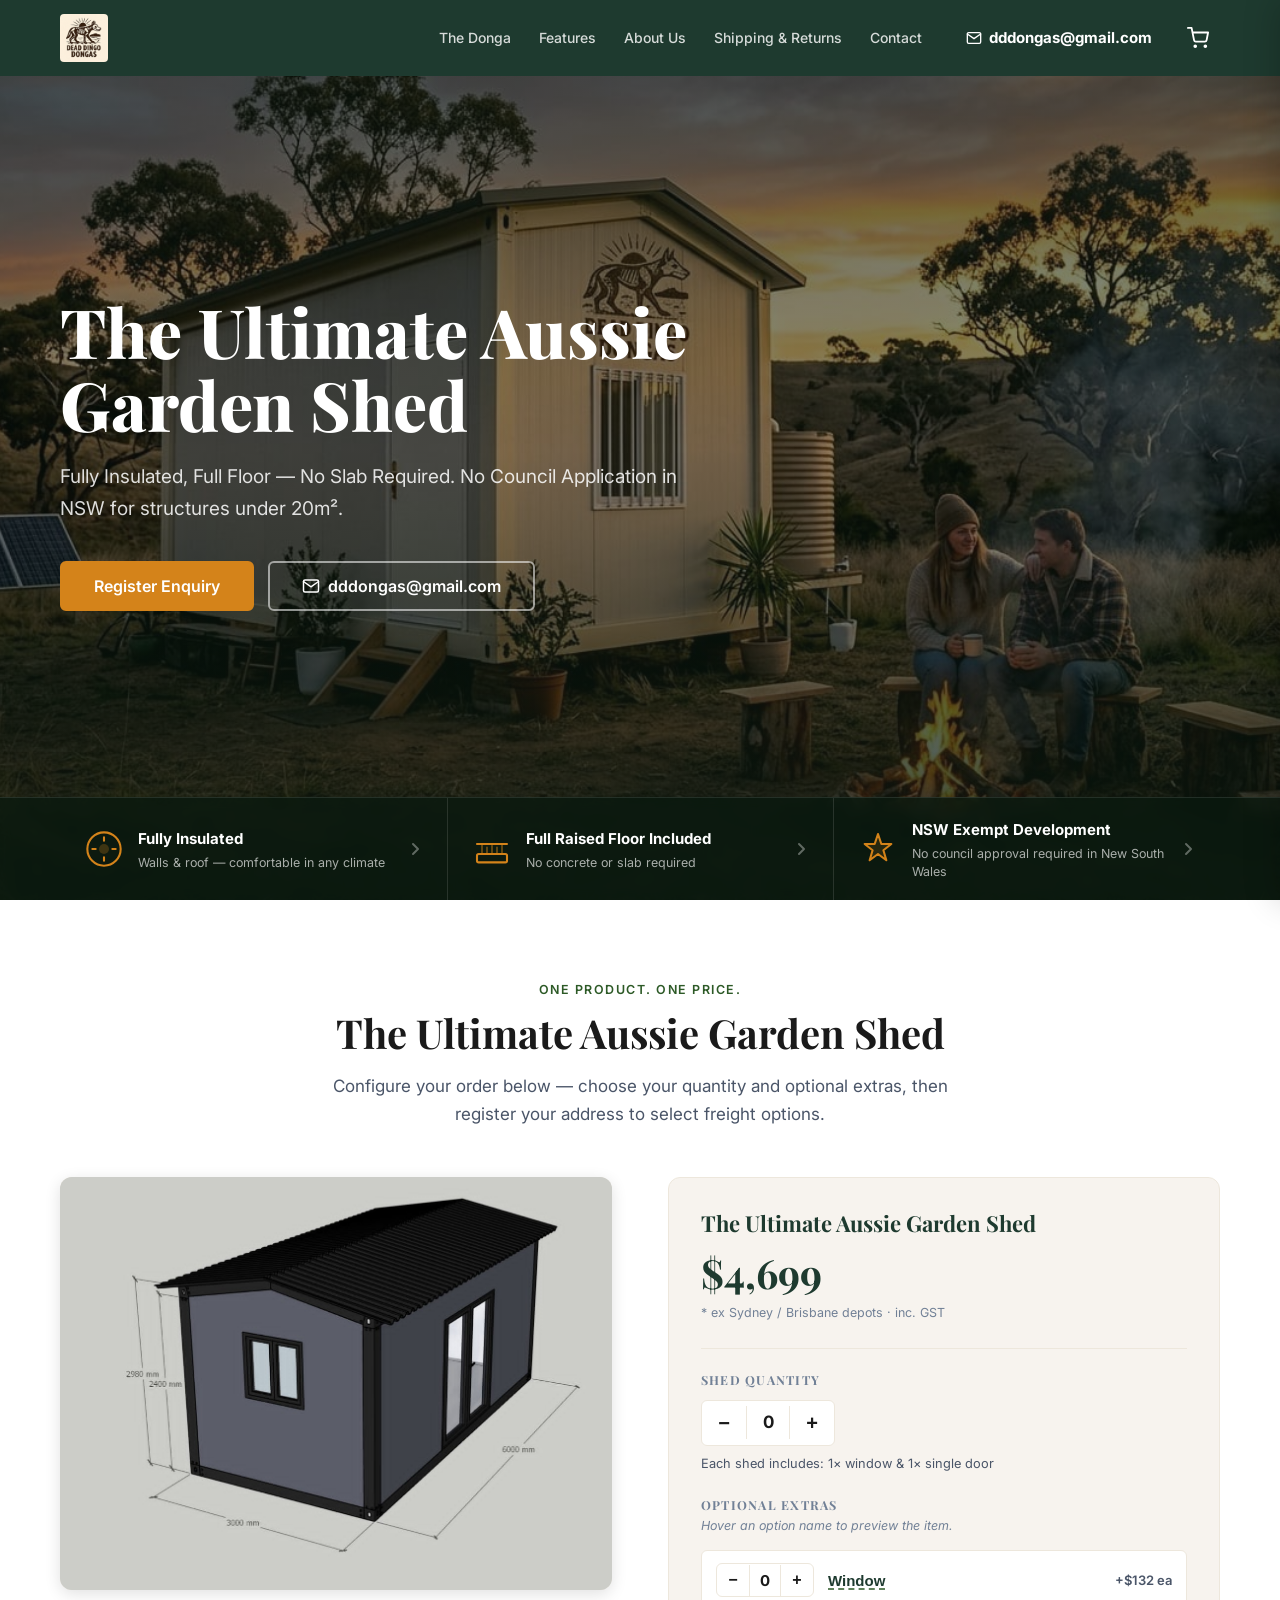
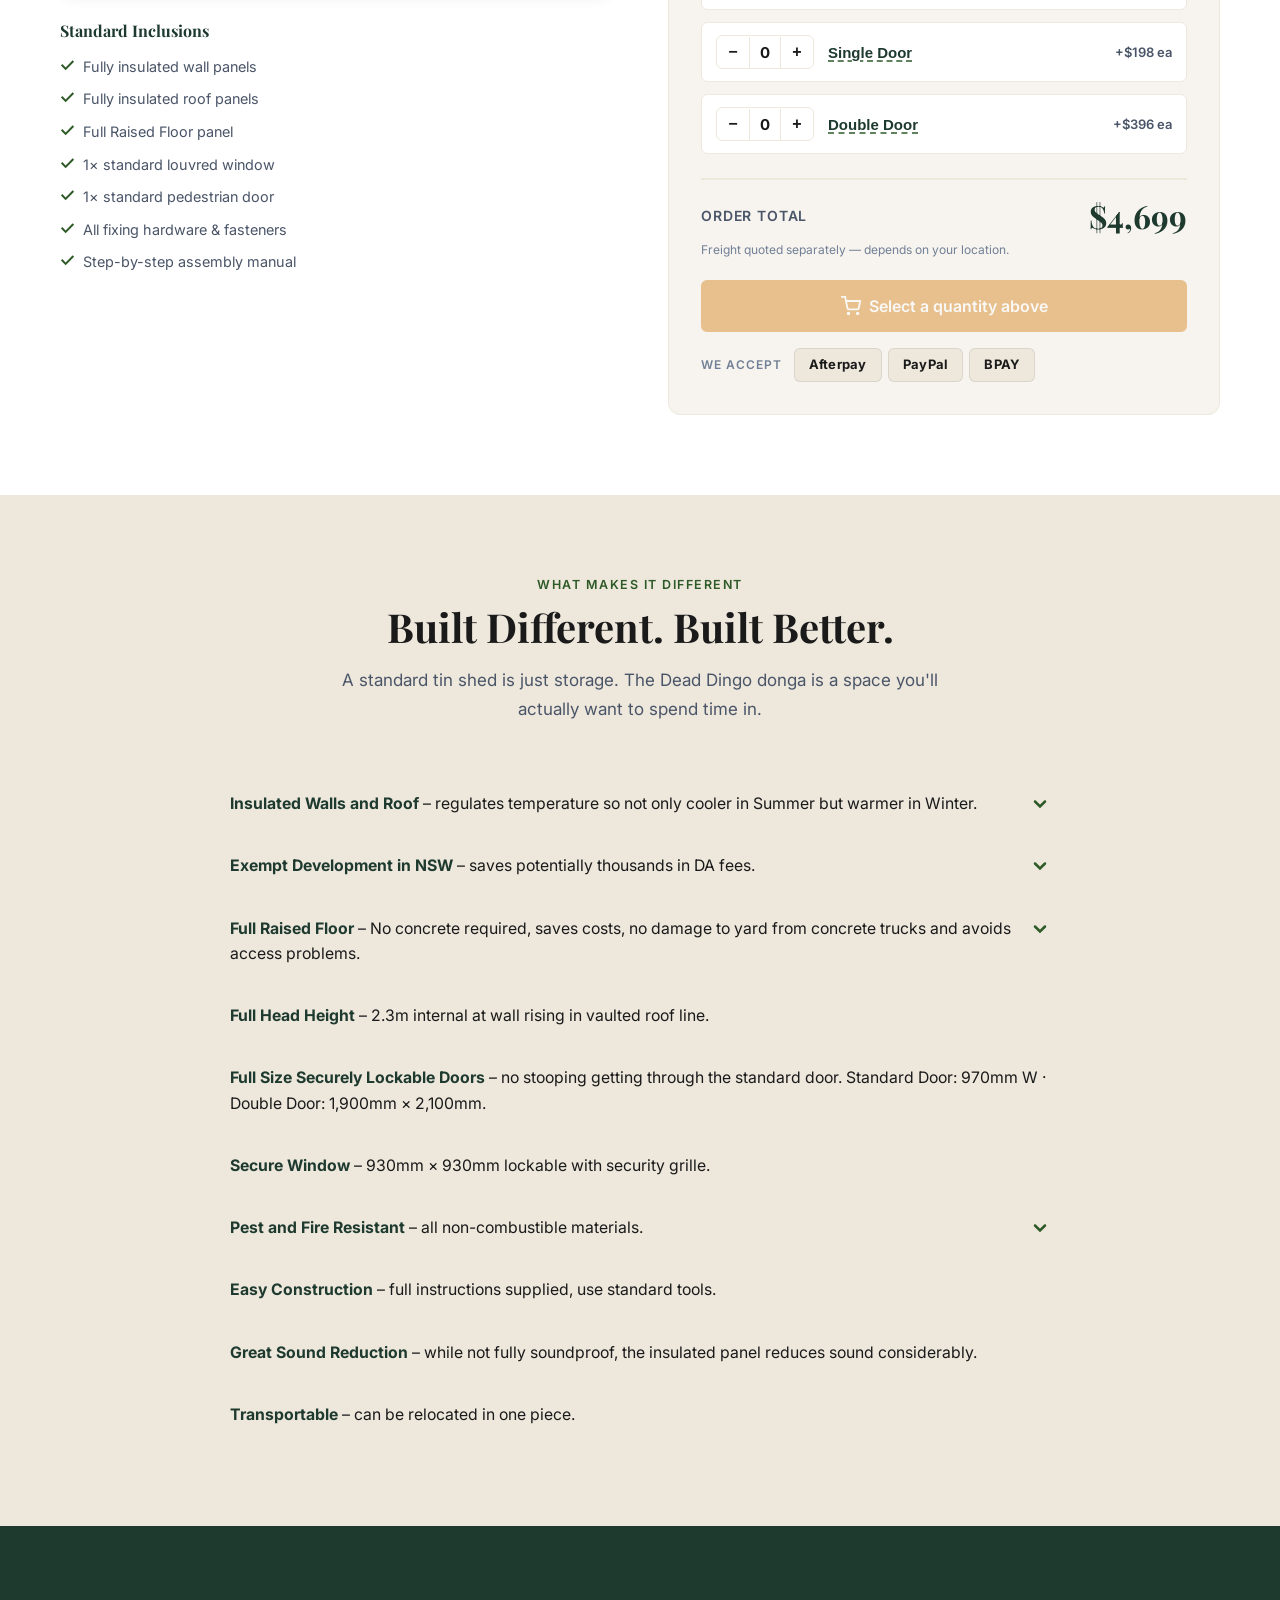
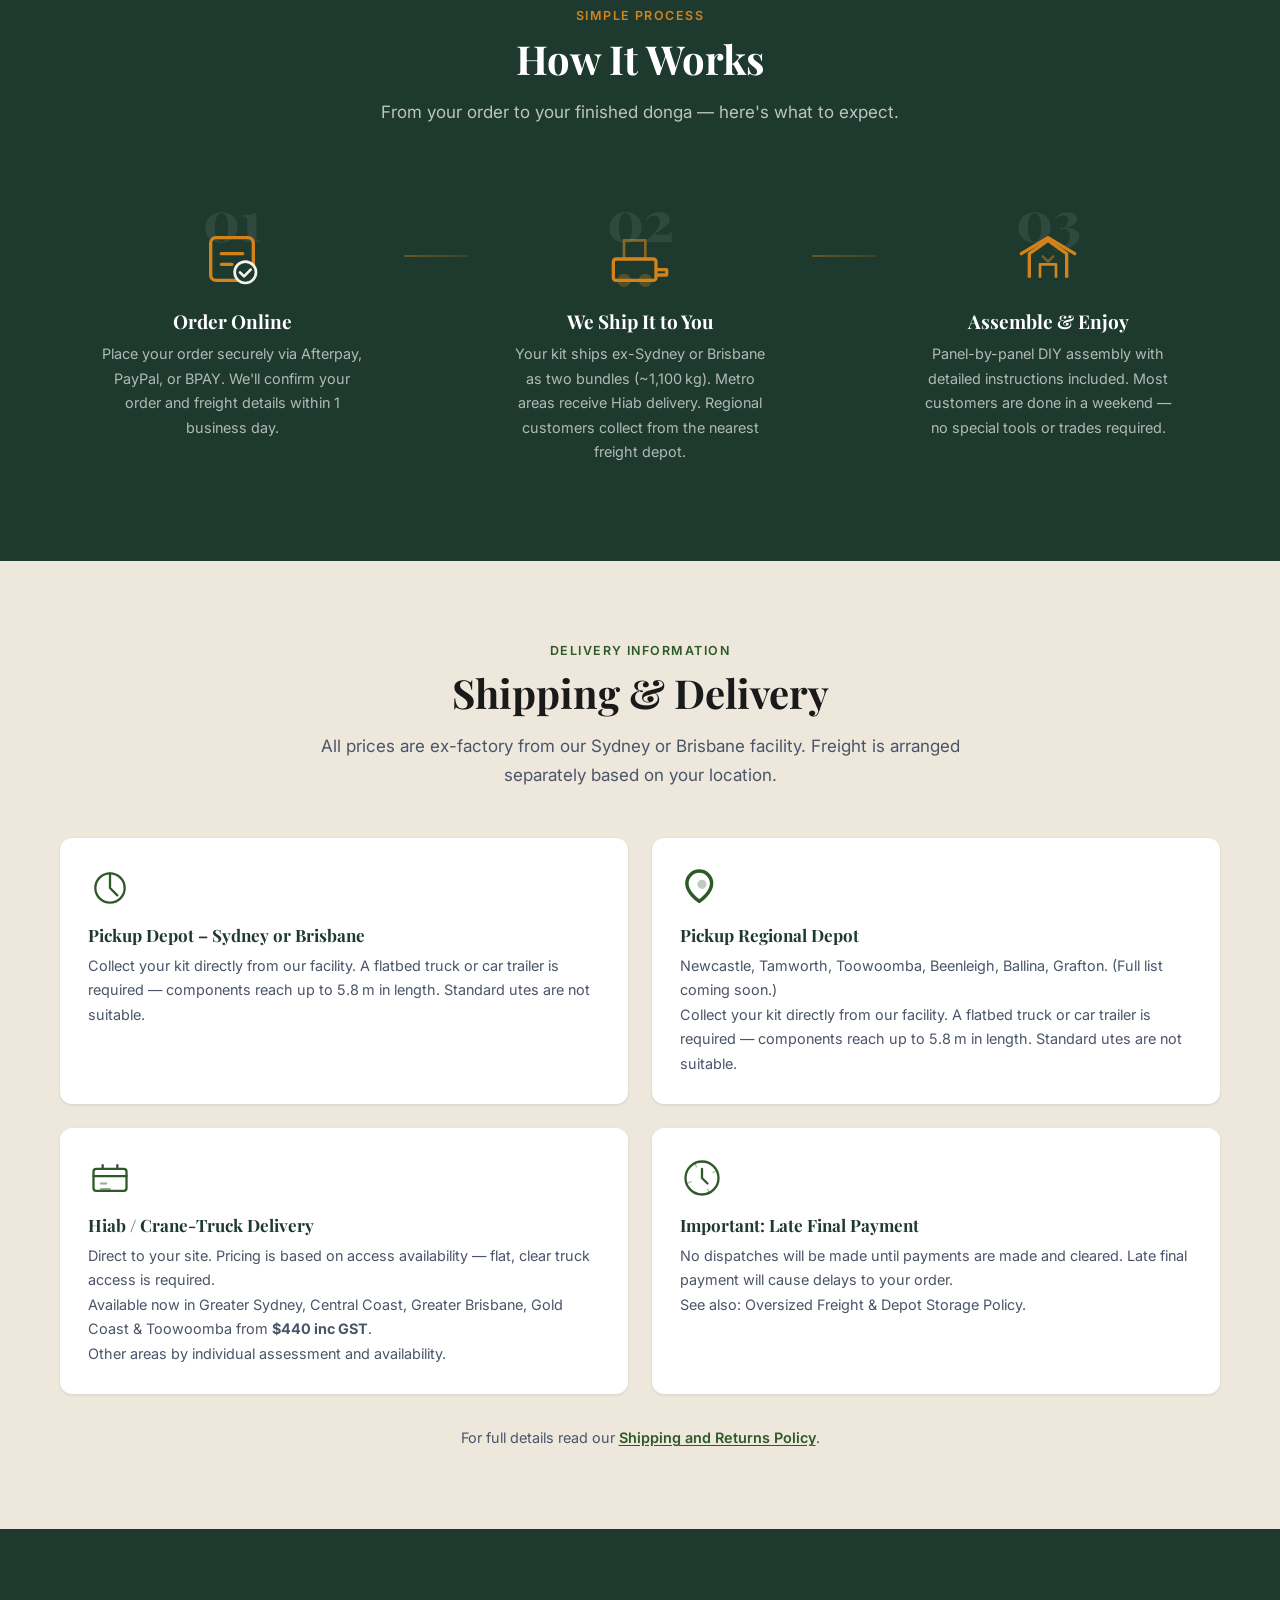
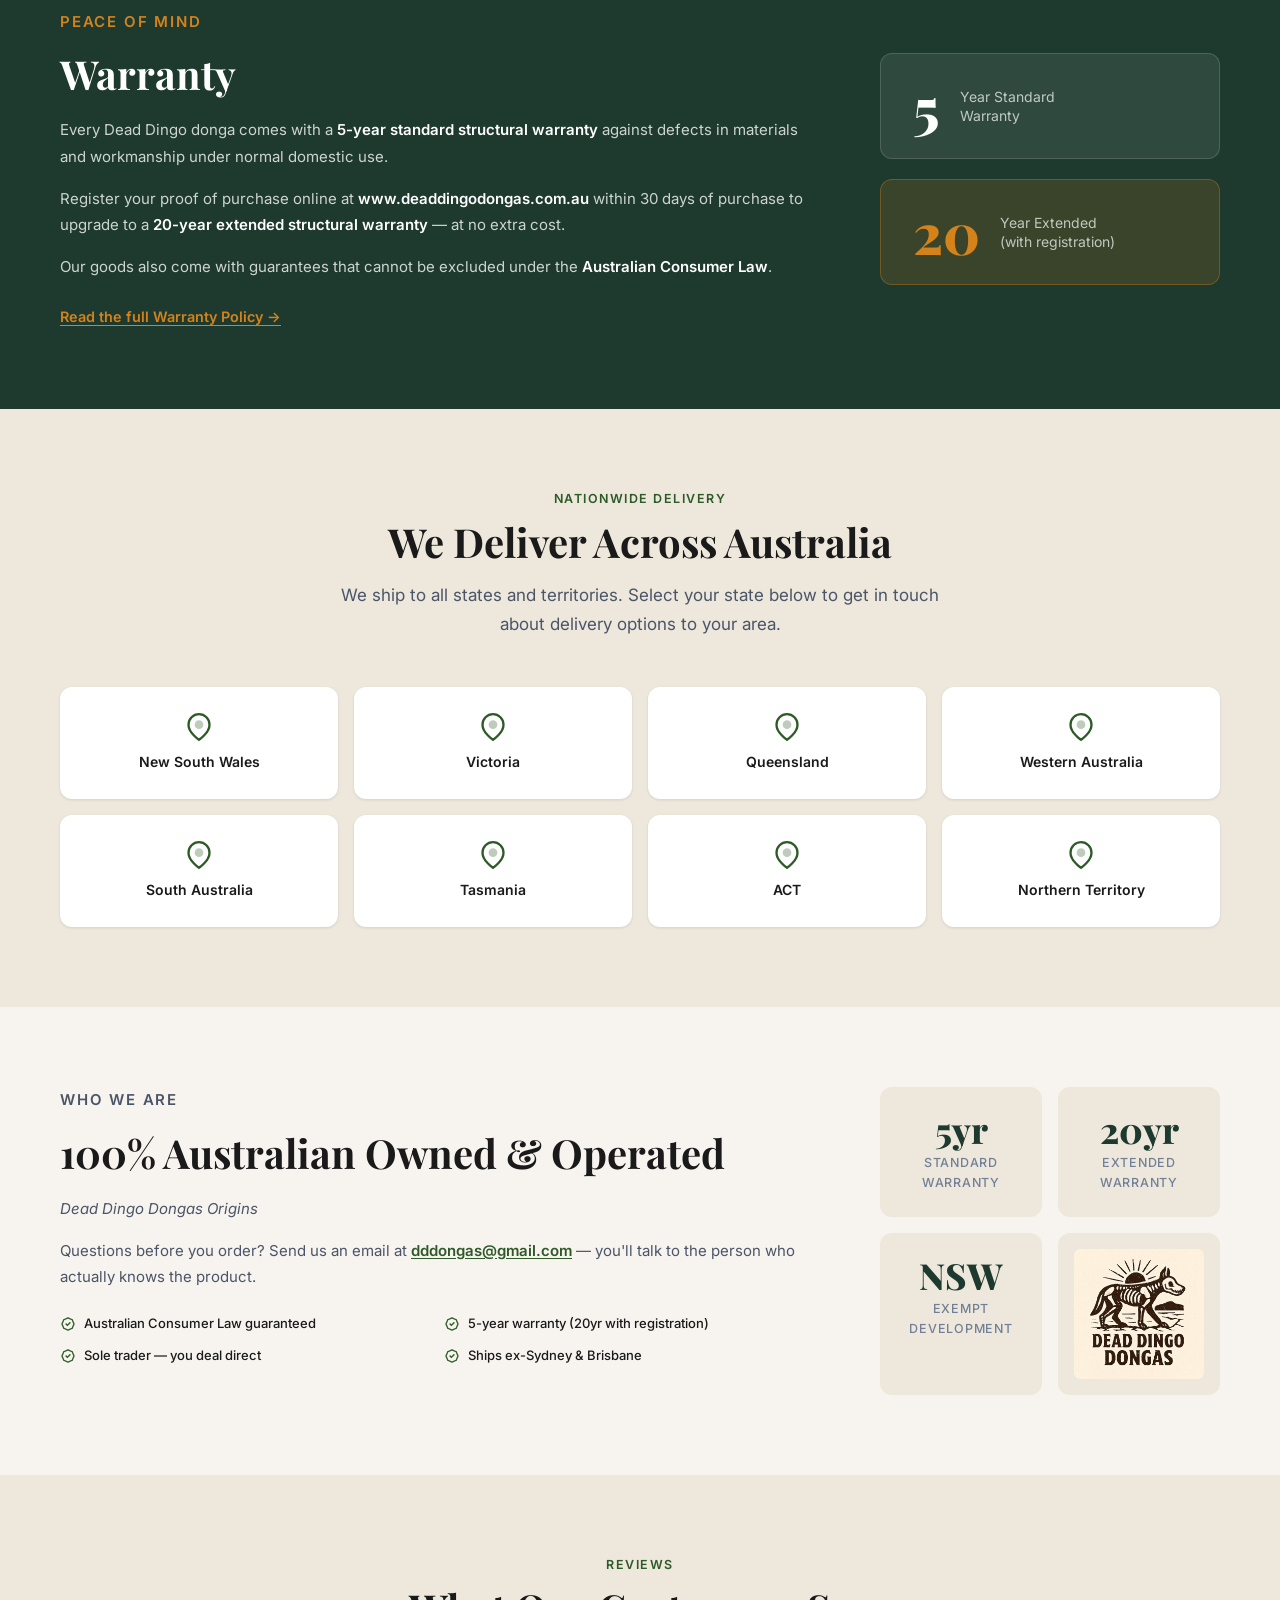
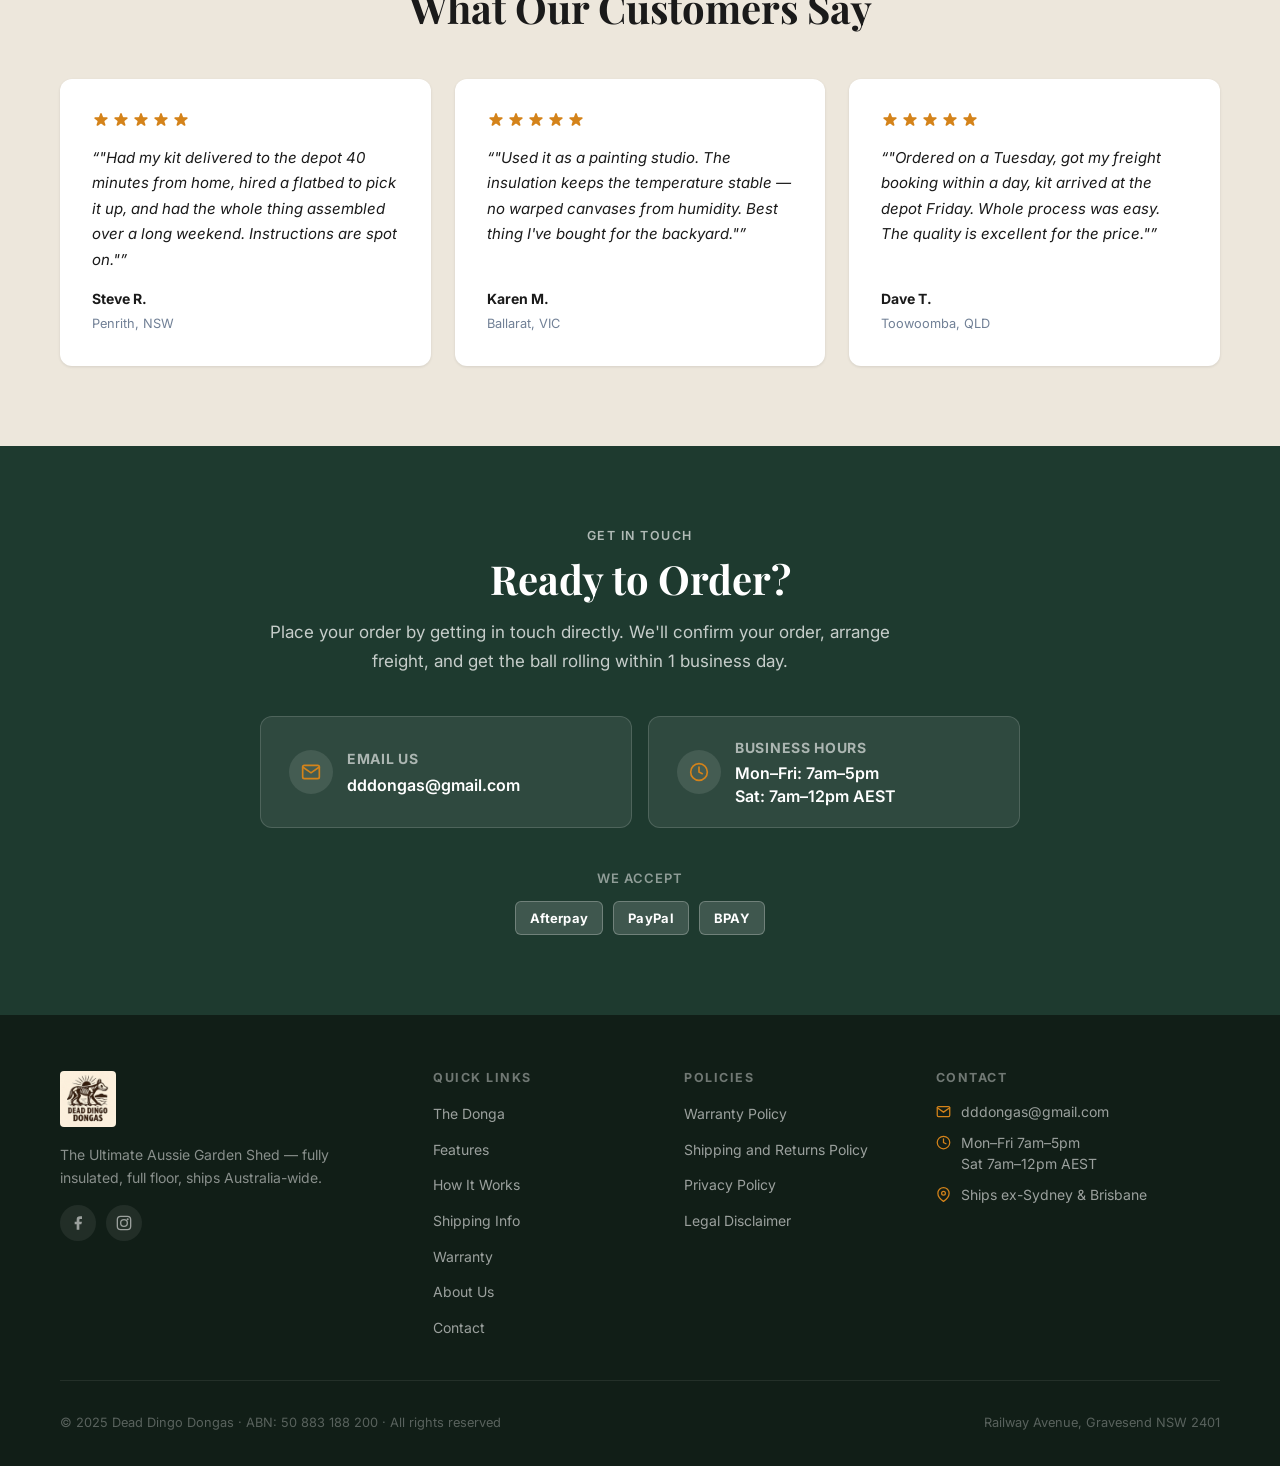
==== commit d7084216: "Switch checkout to PayPal-only payment - Remove Afterpay and BPAY radio options - Replace radio grou" ====
--- a/checkout.html
+++ b/checkout.html
@@ -120,38 +120,9 @@
             <fieldset class="co-fieldset">
               <legend class="co-fieldset__legend">Payment</legend>
 
-              <div class="co-payment-options" id="payment-options">
-
-                <label class="co-payment-option">
-                  <input type="radio" name="payment" value="afterpay" required checked />
-                  <div class="co-payment-option__card">
-                    <div class="co-payment-option__left">
-                      <span class="co-payment-option__badge co-payment-option__badge--afterpay">Afterpay</span>
-                    </div>
-                    <span class="co-payment-option__desc">4 fortnightly payments, interest-free — we'll send your payment link within 1 business day</span>
-                  </div>
-                </label>
-
-                <label class="co-payment-option">
-                  <input type="radio" name="payment" value="paypal" />
-                  <div class="co-payment-option__card">
-                    <div class="co-payment-option__left">
-                      <span class="co-payment-option__badge co-payment-option__badge--paypal">PayPal</span>
-                    </div>
-                    <span class="co-payment-option__desc">Pay via PayPal — we'll send a payment request to your email address</span>
-                  </div>
-                </label>
-
-                <label class="co-payment-option">
-                  <input type="radio" name="payment" value="bpay" />
-                  <div class="co-payment-option__card">
-                    <div class="co-payment-option__left">
-                      <span class="co-payment-option__badge co-payment-option__badge--bpay">BPAY</span>
-                    </div>
-                    <span class="co-payment-option__desc">Internet banking — your Biller Code &amp; Reference will be emailed to you</span>
-                  </div>
-                </label>
-
+              <div class="co-payment-paypal">
+                <span class="co-payment-option__badge co-payment-option__badge--paypal">PayPal</span>
+                <p class="co-payment-paypal__desc">We'll send a PayPal payment request to your email address within 1 business day of order confirmation.</p>
               </div>
 
             </fieldset>
--- a/css/checkout.css
+++ b/css/checkout.css
@@ -589,6 +589,10 @@
   .checkout-success__actions .btn { width: 100%; justify-content: center; }
 }
 
+/* ---- PayPal payment panel ---- */
+.co-payment-paypal { display: flex; align-items: center; gap: 1rem; padding: 1rem; background: var(--cream-dark); border-radius: var(--radius); }
+.co-payment-paypal__desc { font-size: 0.875rem; color: var(--text-mid); margin: 0; }
+
 /* ---- Disclaimer checkbox ---- */
 .co-disclaimer-field { margin-bottom: 1.25rem; }
 .co-disclaimer-label { display: flex; align-items: flex-start; gap: 0.75rem; cursor: pointer; }
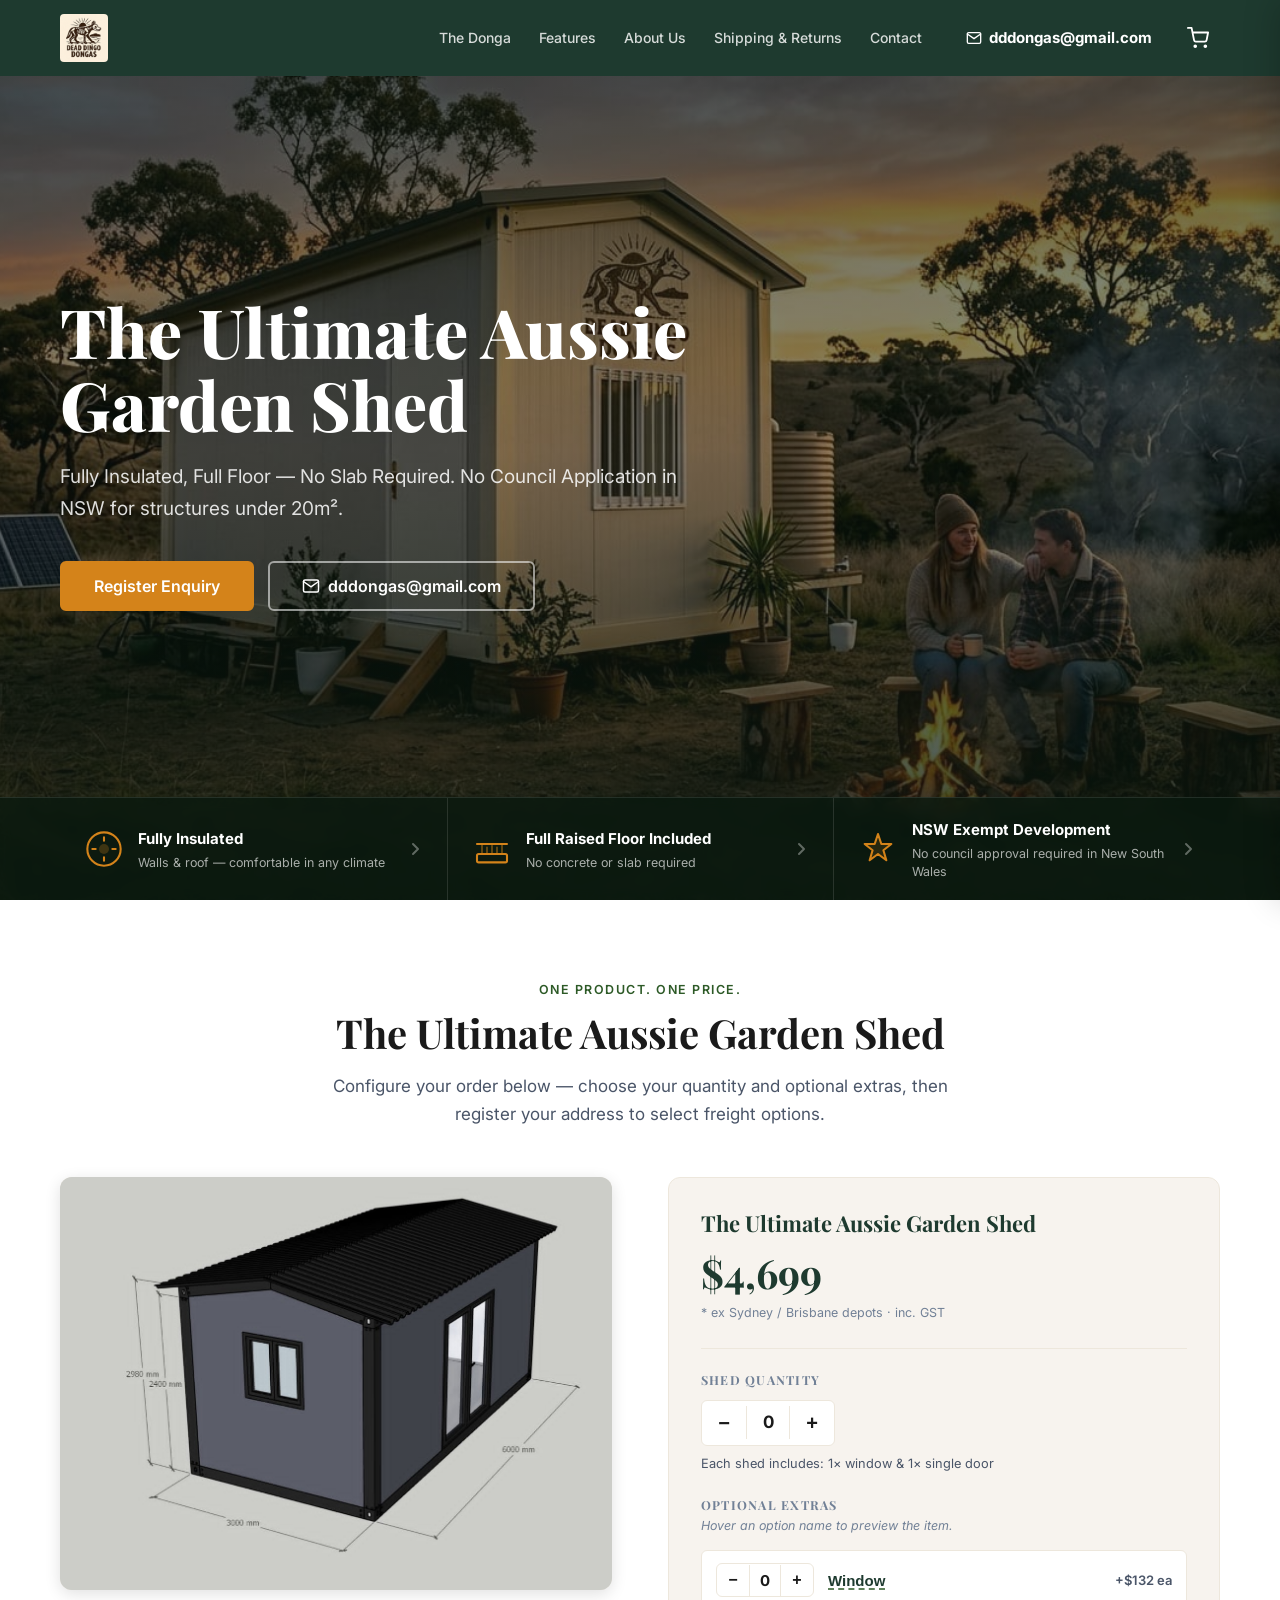
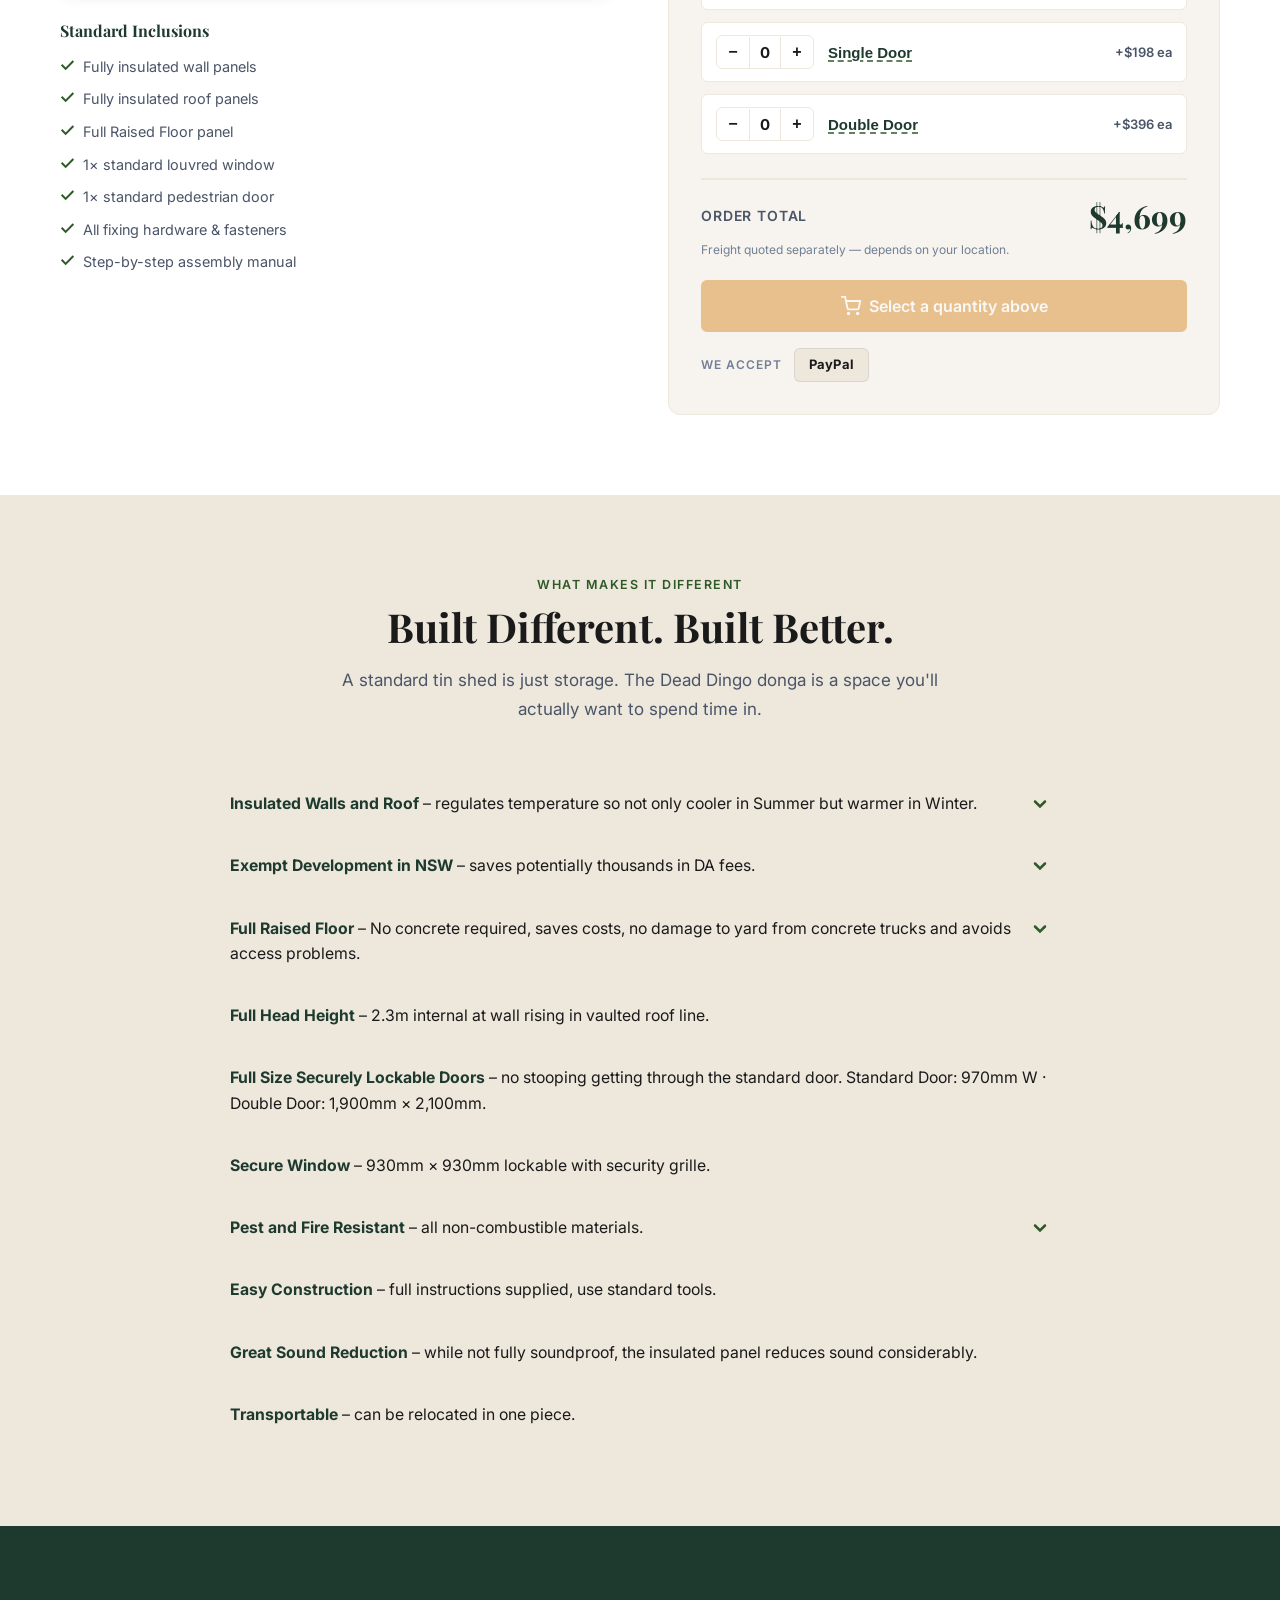
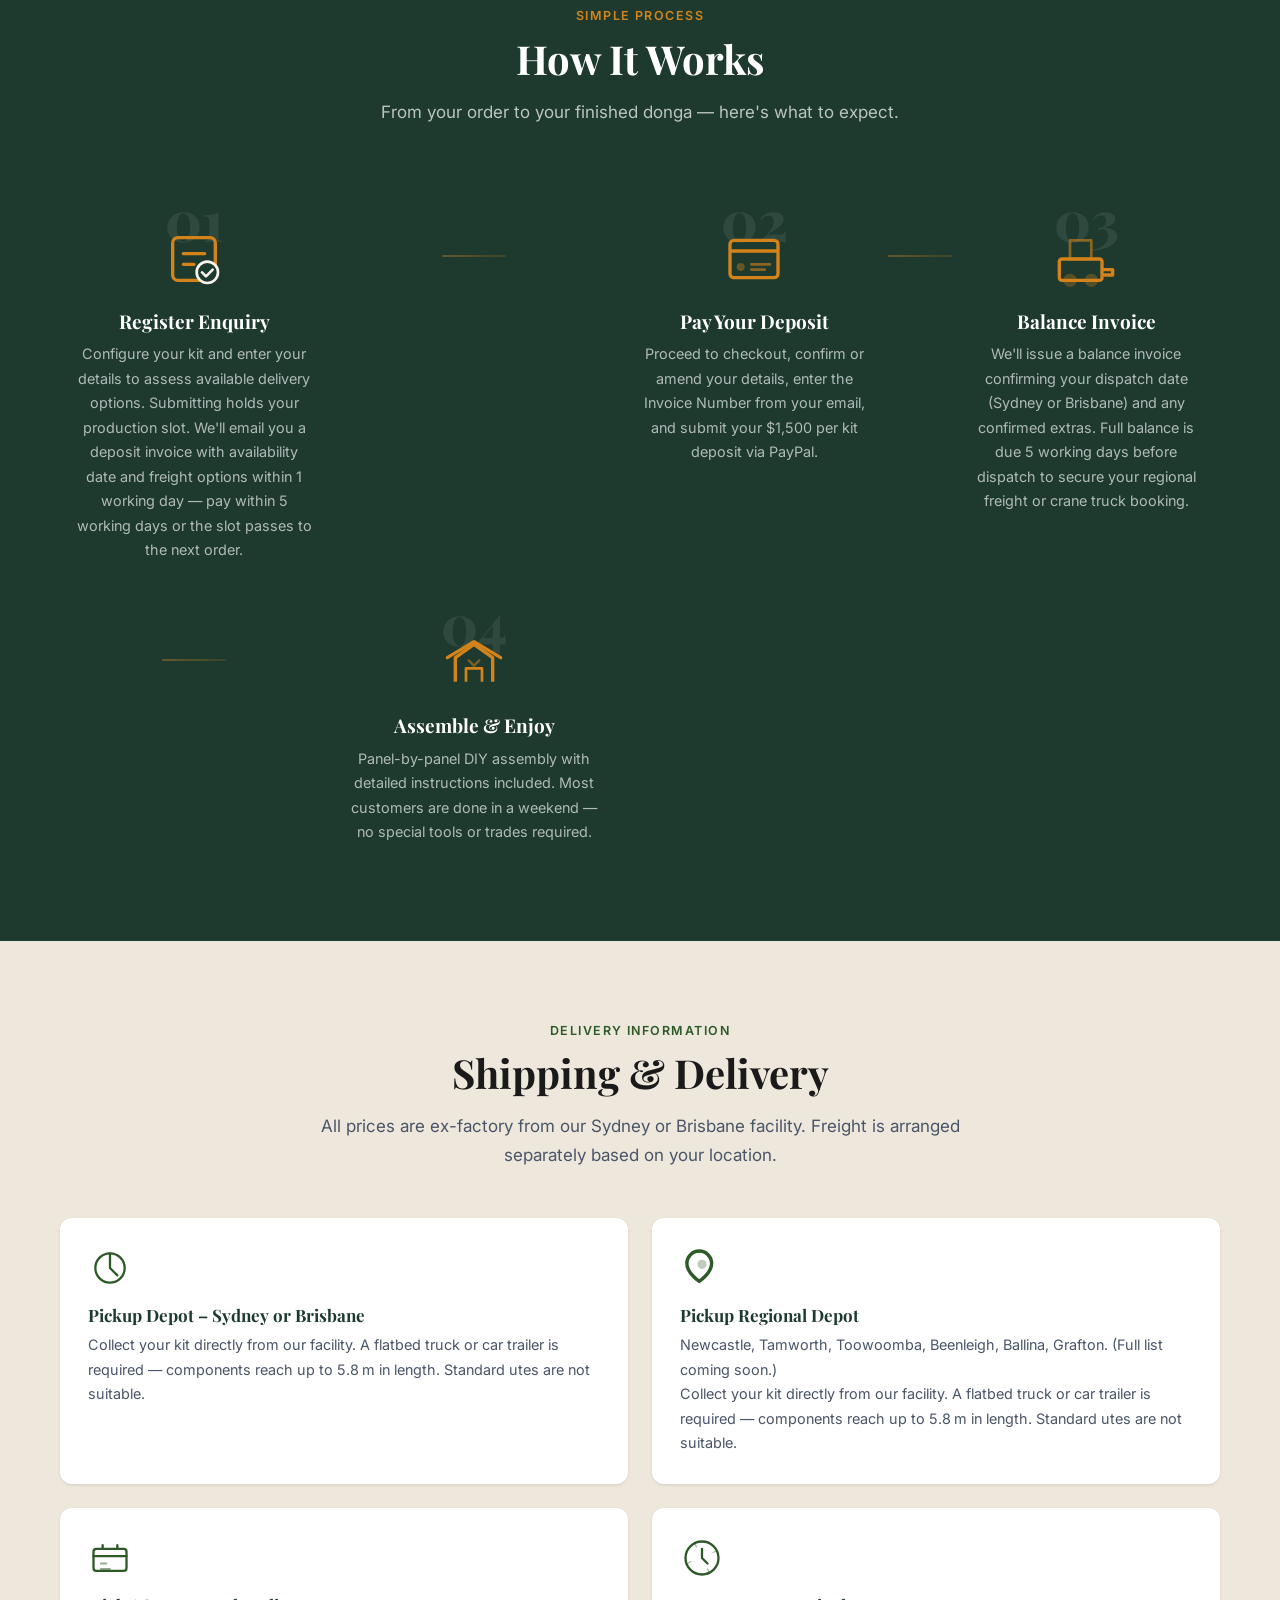
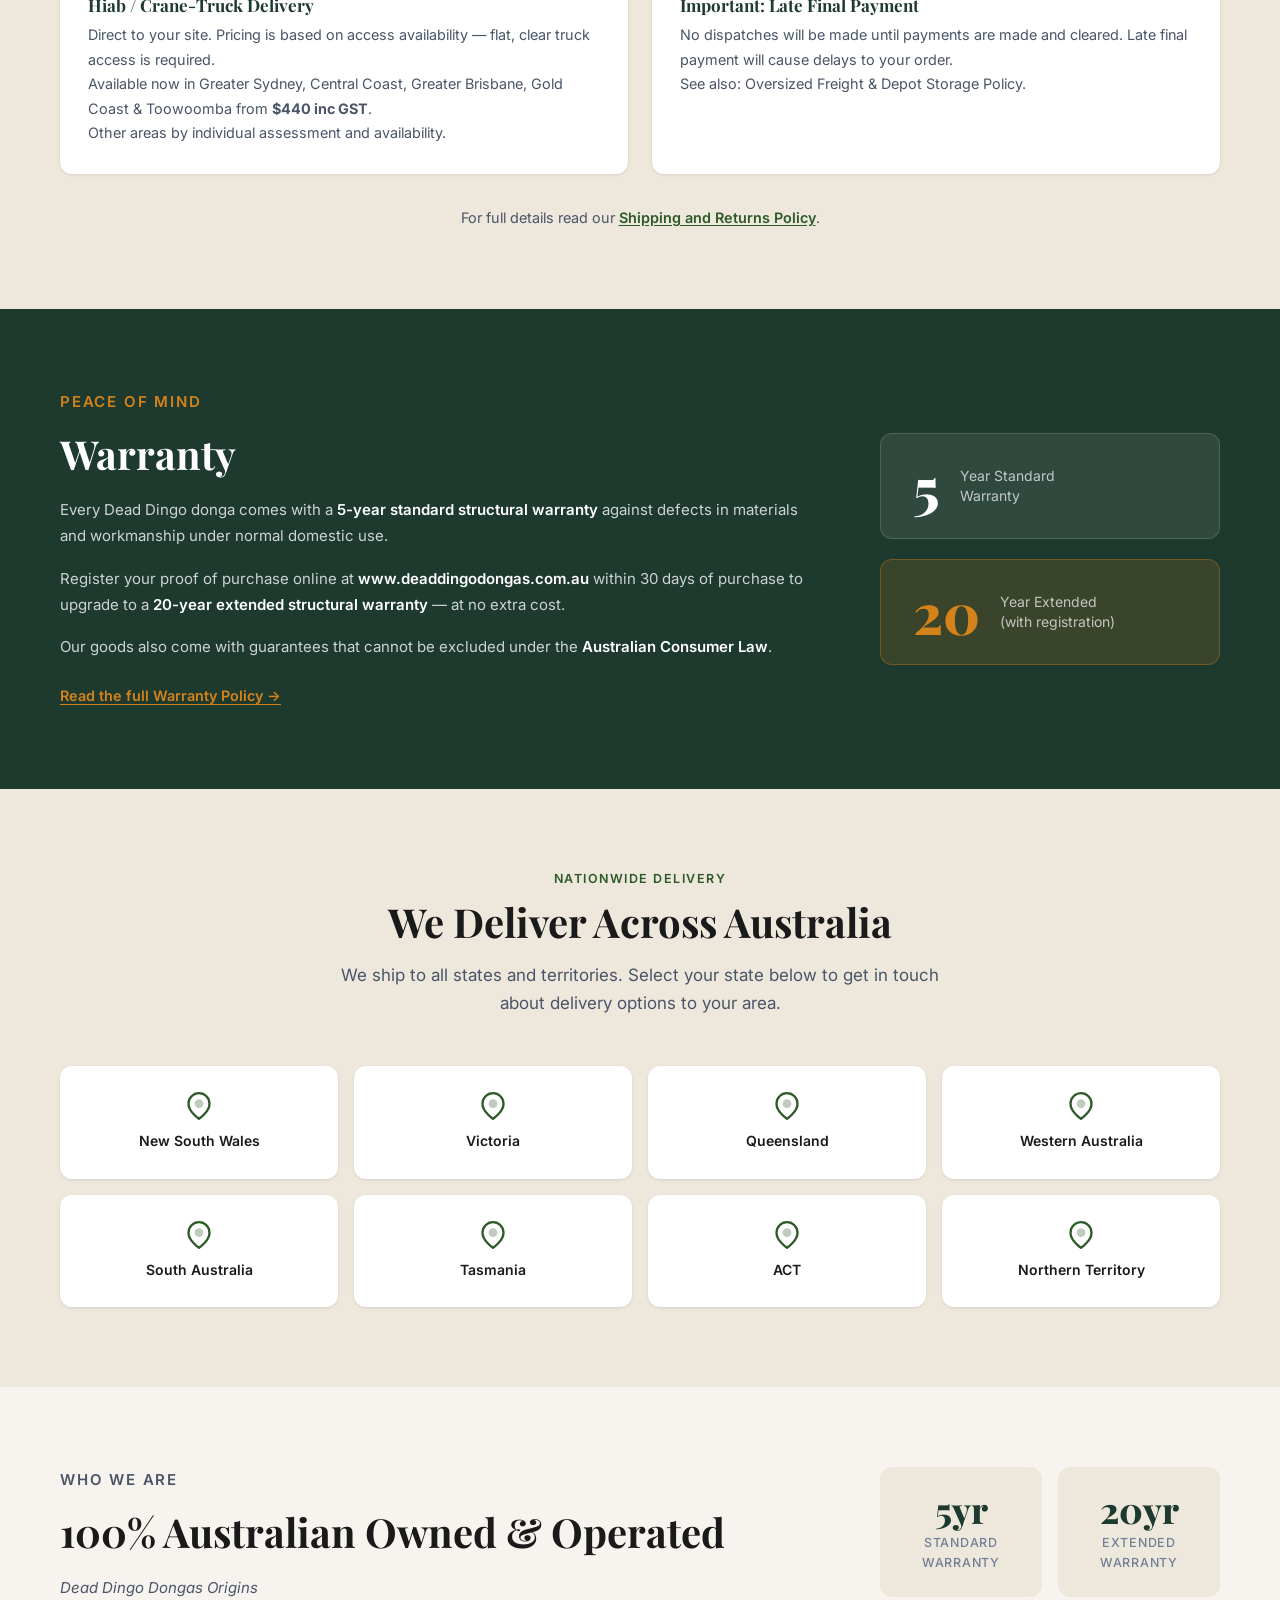
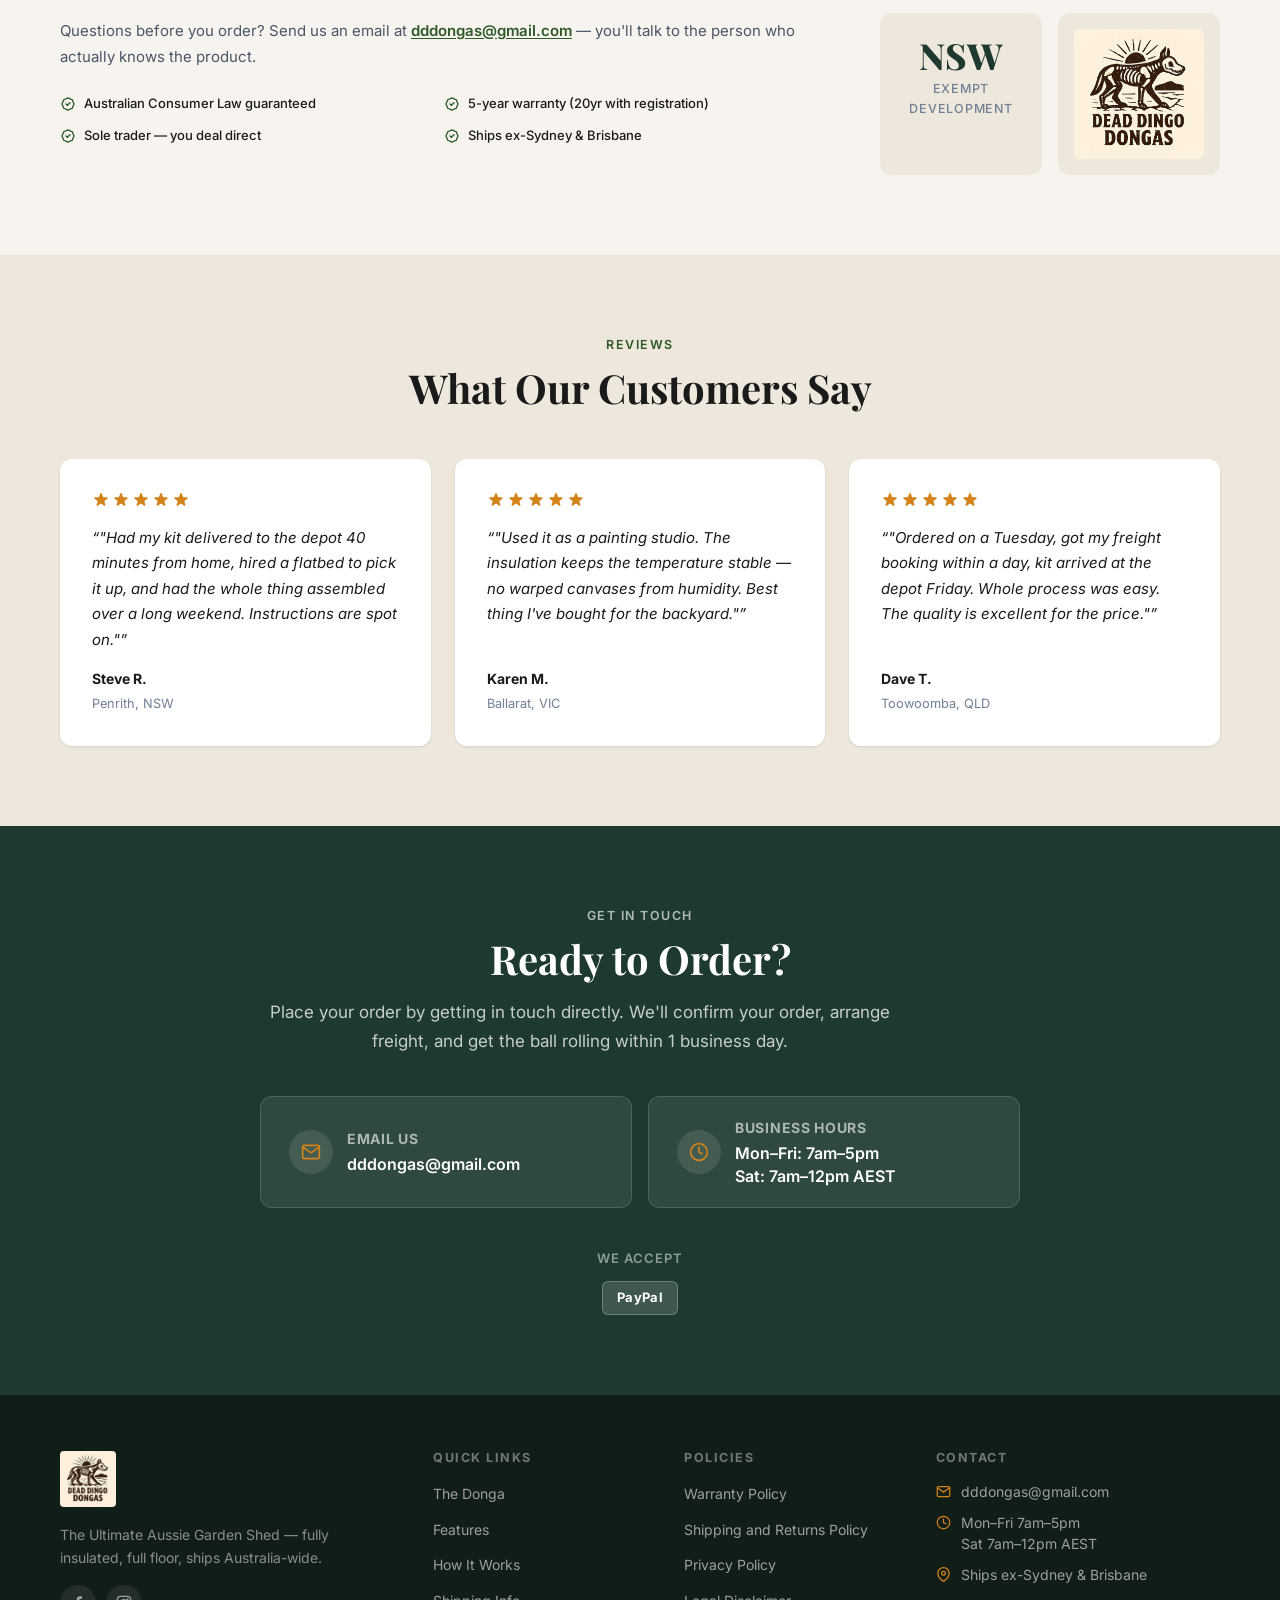
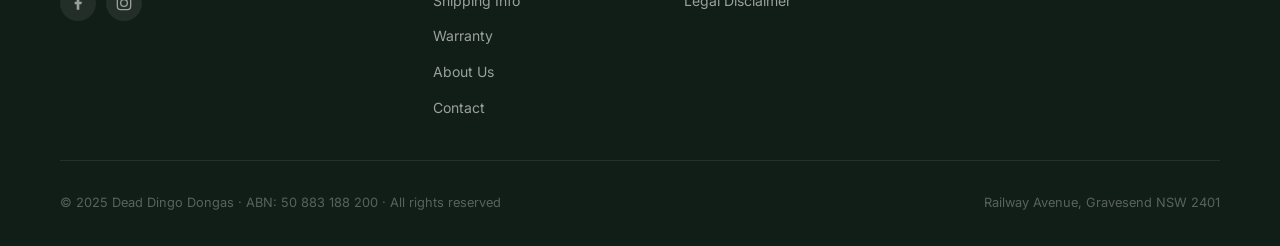
==== commit 280043a4: "Implement 4-step process flow and deposit checkout How It Works (index.html): - Expanded from 3 to 4" ====
--- a/checkout.html
+++ b/checkout.html
@@ -3,7 +3,7 @@
 <head>
   <meta charset="UTF-8" />
   <meta name="viewport" content="width=device-width, initial-scale=1.0" />
-  <title>Checkout | Dead Dingo Dongas</title>
+  <title>Deposit Payment | Dead Dingo Dongas</title>
   <link rel="preconnect" href="https://fonts.googleapis.com" />
   <link rel="preconnect" href="https://fonts.gstatic.com" crossorigin />
   <link href="https://fonts.googleapis.com/css2?family=Inter:wght@400;500;600;700&family=Playfair+Display:wght@700;800&display=swap" rel="stylesheet" />
@@ -19,9 +19,11 @@
         <img src="assets/businessLogo/IMG_8025.jpeg" alt="Dead Dingo Dongas" class="checkout-header__logo-img" />
       </a>
       <div class="checkout-header__steps">
-        <span class="checkout-step checkout-step--done">Configure</span>
+        <span class="checkout-step checkout-step--done">Enquiry</span>
         <svg viewBox="0 0 16 16" fill="none" stroke="currentColor" stroke-width="2" stroke-linecap="round" aria-hidden="true"><path d="M4 8h8M9 5l3 3-3 3"/></svg>
-        <span class="checkout-step checkout-step--active">Review &amp; Pay</span>
+        <span class="checkout-step checkout-step--active">Deposit</span>
+        <svg viewBox="0 0 16 16" fill="none" stroke="currentColor" stroke-width="2" stroke-linecap="round" aria-hidden="true"><path d="M4 8h8M9 5l3 3-3 3"/></svg>
+        <span class="checkout-step">Balance</span>
       </div>
       <a href="index.html#product" class="checkout-header__back">← Back</a>
     </div>
@@ -33,7 +35,7 @@
 
         <!-- ===== ORDER SUMMARY ===== -->
         <aside class="checkout-summary">
-          <h2 class="checkout-summary__heading">Order Summary</h2>
+          <h2 class="checkout-summary__heading">Deposit Summary</h2>
           <div id="order-summary"><!-- rendered by checkout.js --></div>
         </aside>
 
@@ -52,6 +54,14 @@
                 <input class="co-input" type="text" id="fullName" name="fullName"
                        autocomplete="name" required placeholder="Jane Smith" />
                 <span class="co-field-error" id="err-fullName" aria-live="polite"></span>
+              </div>
+
+              <div class="co-field">
+                <label class="co-label" for="invoiceNumber">Invoice Number <span aria-hidden="true">*</span></label>
+                <input class="co-input" type="text" id="invoiceNumber" name="invoiceNumber"
+                       required placeholder="e.g. DDD-2024-001" />
+                <p class="co-field-hint">From the deposit invoice email we sent after your enquiry.</p>
+                <span class="co-field-error" id="err-invoiceNumber" aria-live="polite"></span>
               </div>
 
               <div class="co-row">
@@ -122,7 +132,7 @@
 
               <div class="co-payment-paypal">
                 <span class="co-payment-option__badge co-payment-option__badge--paypal">PayPal</span>
-                <p class="co-payment-paypal__desc">We'll send a PayPal payment request to your email address within 1 business day of order confirmation.</p>
+                <p class="co-payment-paypal__desc">We'll send a PayPal payment request for your deposit ($1,500 per kit) to your email address within 1 business day.</p>
               </div>
 
             </fieldset>
@@ -143,12 +153,12 @@
               <svg viewBox="0 0 24 24" fill="none" stroke="currentColor" stroke-width="2.2" stroke-linecap="round" stroke-linejoin="round" aria-hidden="true" style="width:18px;height:18px;flex-shrink:0">
                 <path d="M5 12h14M12 5l7 7-7 7"/>
               </svg>
-              <span id="submit-label">Submit Order</span>
+              <span id="submit-label">Submit Deposit</span>
             </button>
 
             <p class="co-disclaimer">
-              By placing your order you agree to our <a href="assets/privacyPolicy.md" target="_blank" rel="noopener">Privacy Policy</a>.
-              Payment is arranged after we confirm your freight costs — we will contact you within 1 business day.
+              By submitting you agree to our <a href="assets/privacyPolicy.md" target="_blank" rel="noopener">Privacy Policy</a>.
+              We'll send a PayPal deposit request ($1,500 per kit) within 1 business day. Your balance invoice will follow closer to your dispatch date.
             </p>
           </form>
 
@@ -160,9 +170,9 @@
                 <path d="M14 26l8 8 16-16" stroke="currentColor" stroke-width="3" stroke-linecap="round" stroke-linejoin="round"/>
               </svg>
             </div>
-            <h2 class="checkout-success__heading">Order Placed!</h2>
+            <h2 class="checkout-success__heading">Deposit Request Submitted!</h2>
             <p class="checkout-success__body">
-              Your order has been received. We'll send a confirmation to your email address and follow up within 1 business day.
+              Your deposit request has been received. We'll send a PayPal payment request for $1,500 per kit to your email within 1 business day, along with your confirmed production slot details.
             </p>
             <p class="checkout-success__payment" id="checkout-payment-detail"></p>
             <div class="checkout-success__actions">
--- a/css/checkout.css
+++ b/css/checkout.css
@@ -600,4 +600,11 @@
 .co-disclaimer-text { font-size: 0.8rem; line-height: 1.55; color: var(--text-mid); }
 .co-disclaimer-text a { color: var(--green-mid); text-decoration: underline; }
 .co-disclaimer-text a:hover { color: var(--green-dark); }
+
+/* ---- Deposit callout in order summary ---- */
+.co-summary__deposit { display: flex; justify-content: space-between; align-items: baseline; gap: 0.5rem; padding: 0.6rem 0.75rem; background: var(--amber); border-radius: var(--radius); margin-top: 0.5rem; font-size: 0.9rem; }
+.co-summary__deposit span, .co-summary__deposit strong { color: var(--green-dark); }
+
+/* ---- Field hint text (e.g. invoice number) ---- */
+.co-field-hint { font-size: 0.8rem; color: var(--text-mid); margin: 0.25rem 0 0; }
 .co-disclaimer-error { font-size: 0.78rem; color: #c0392b; margin-top: 0.35rem; margin-left: 1.875rem; }
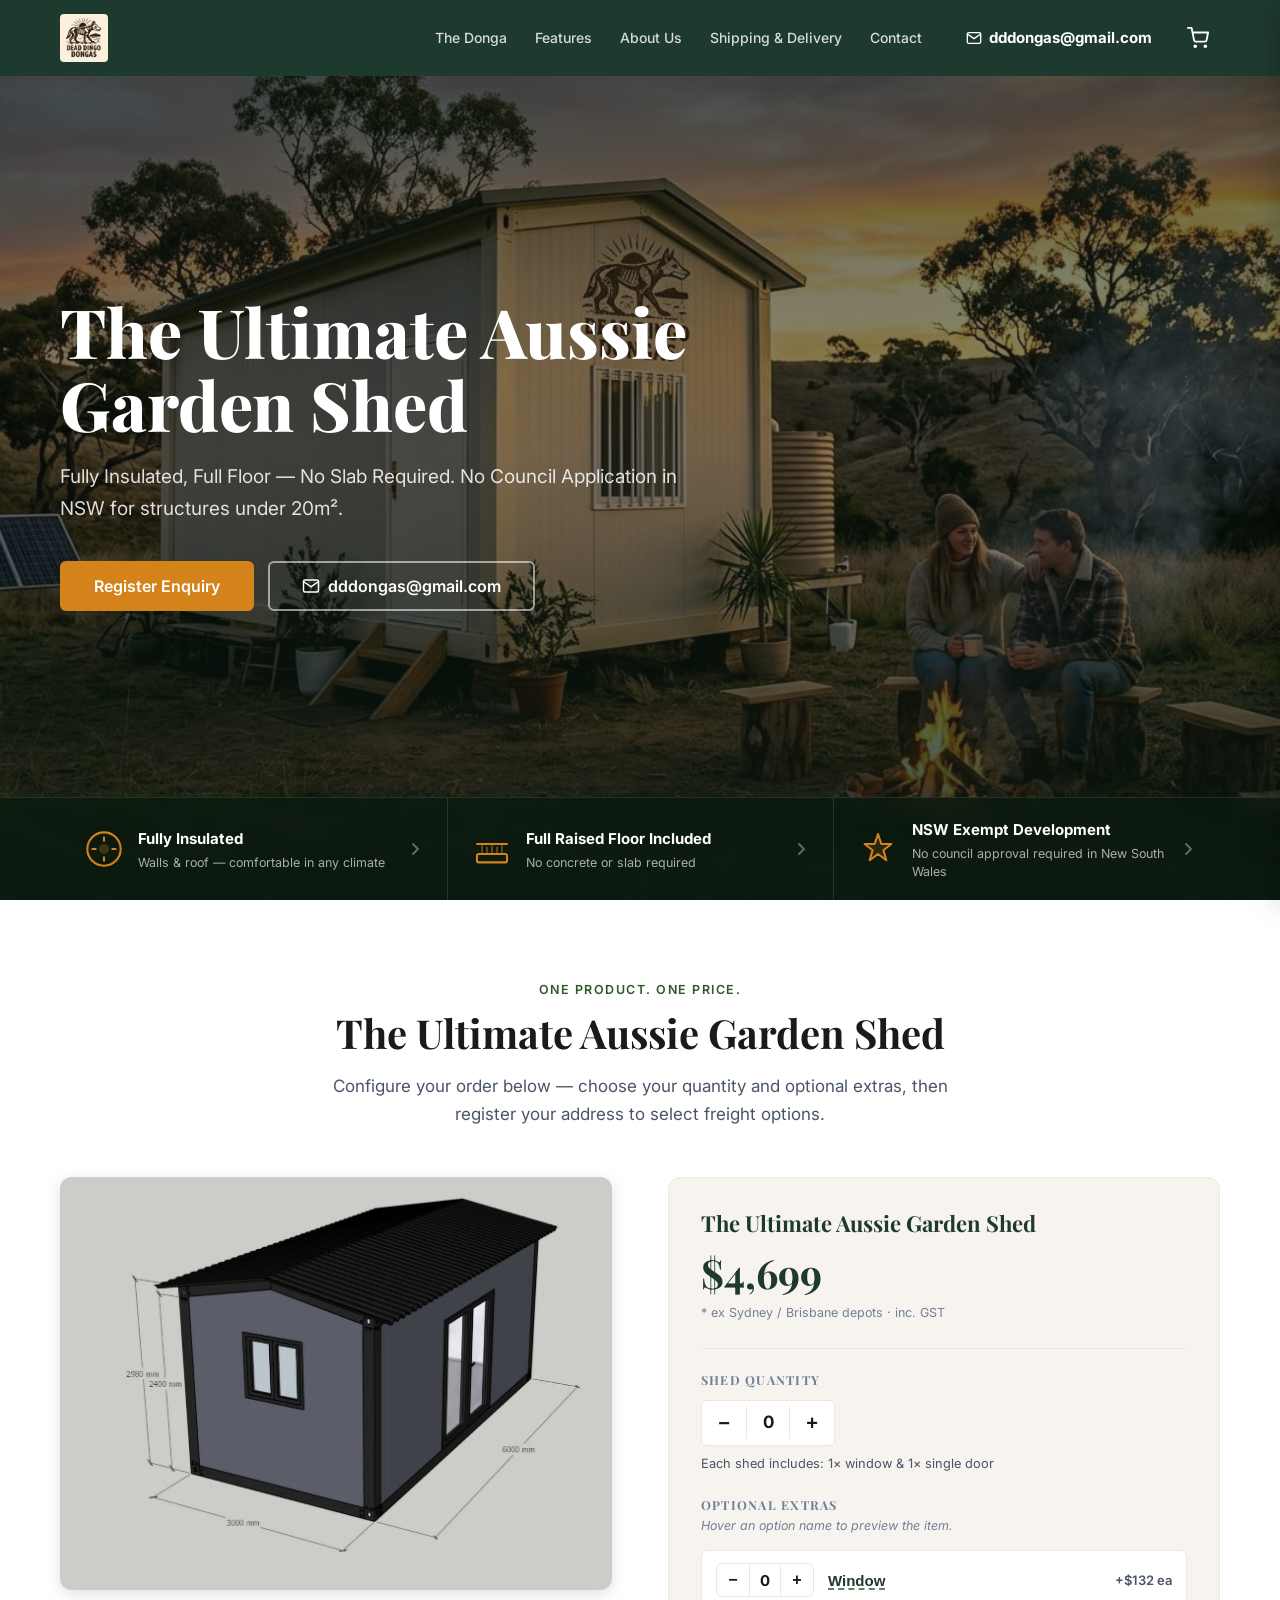
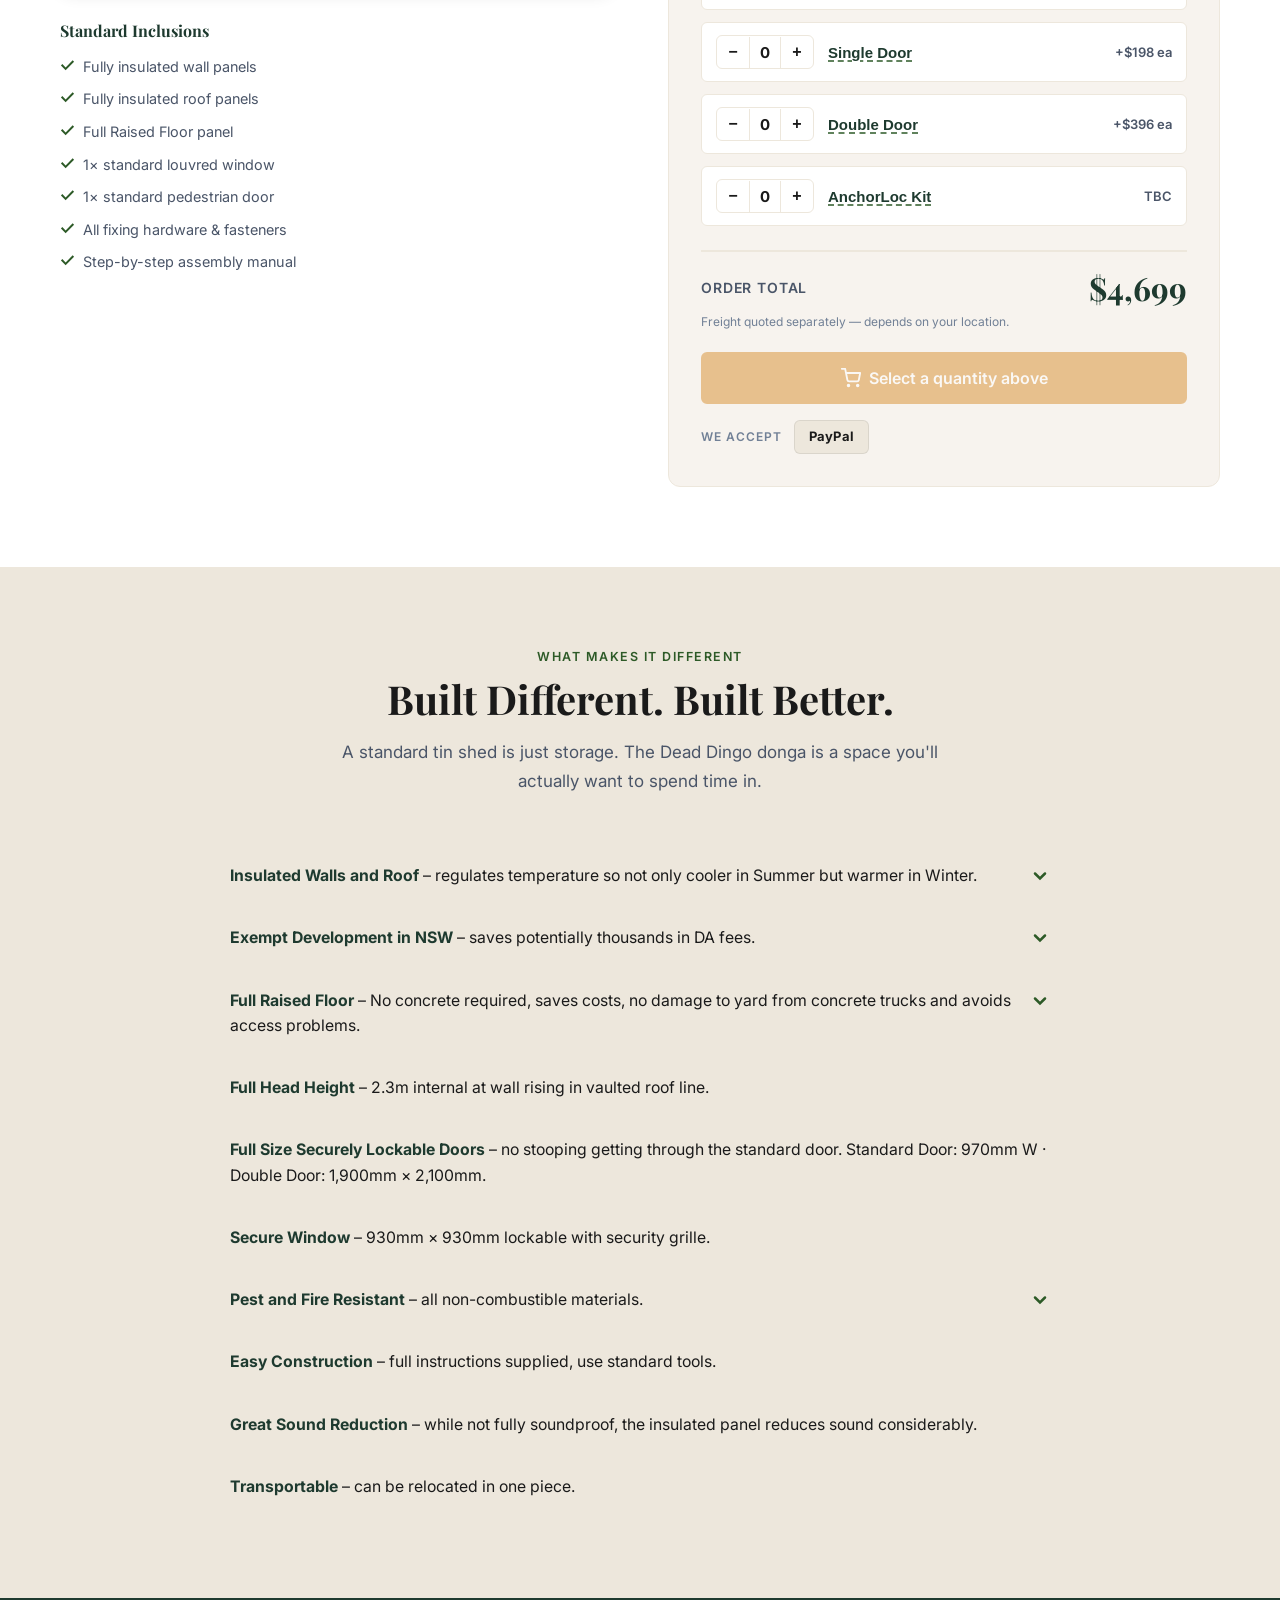
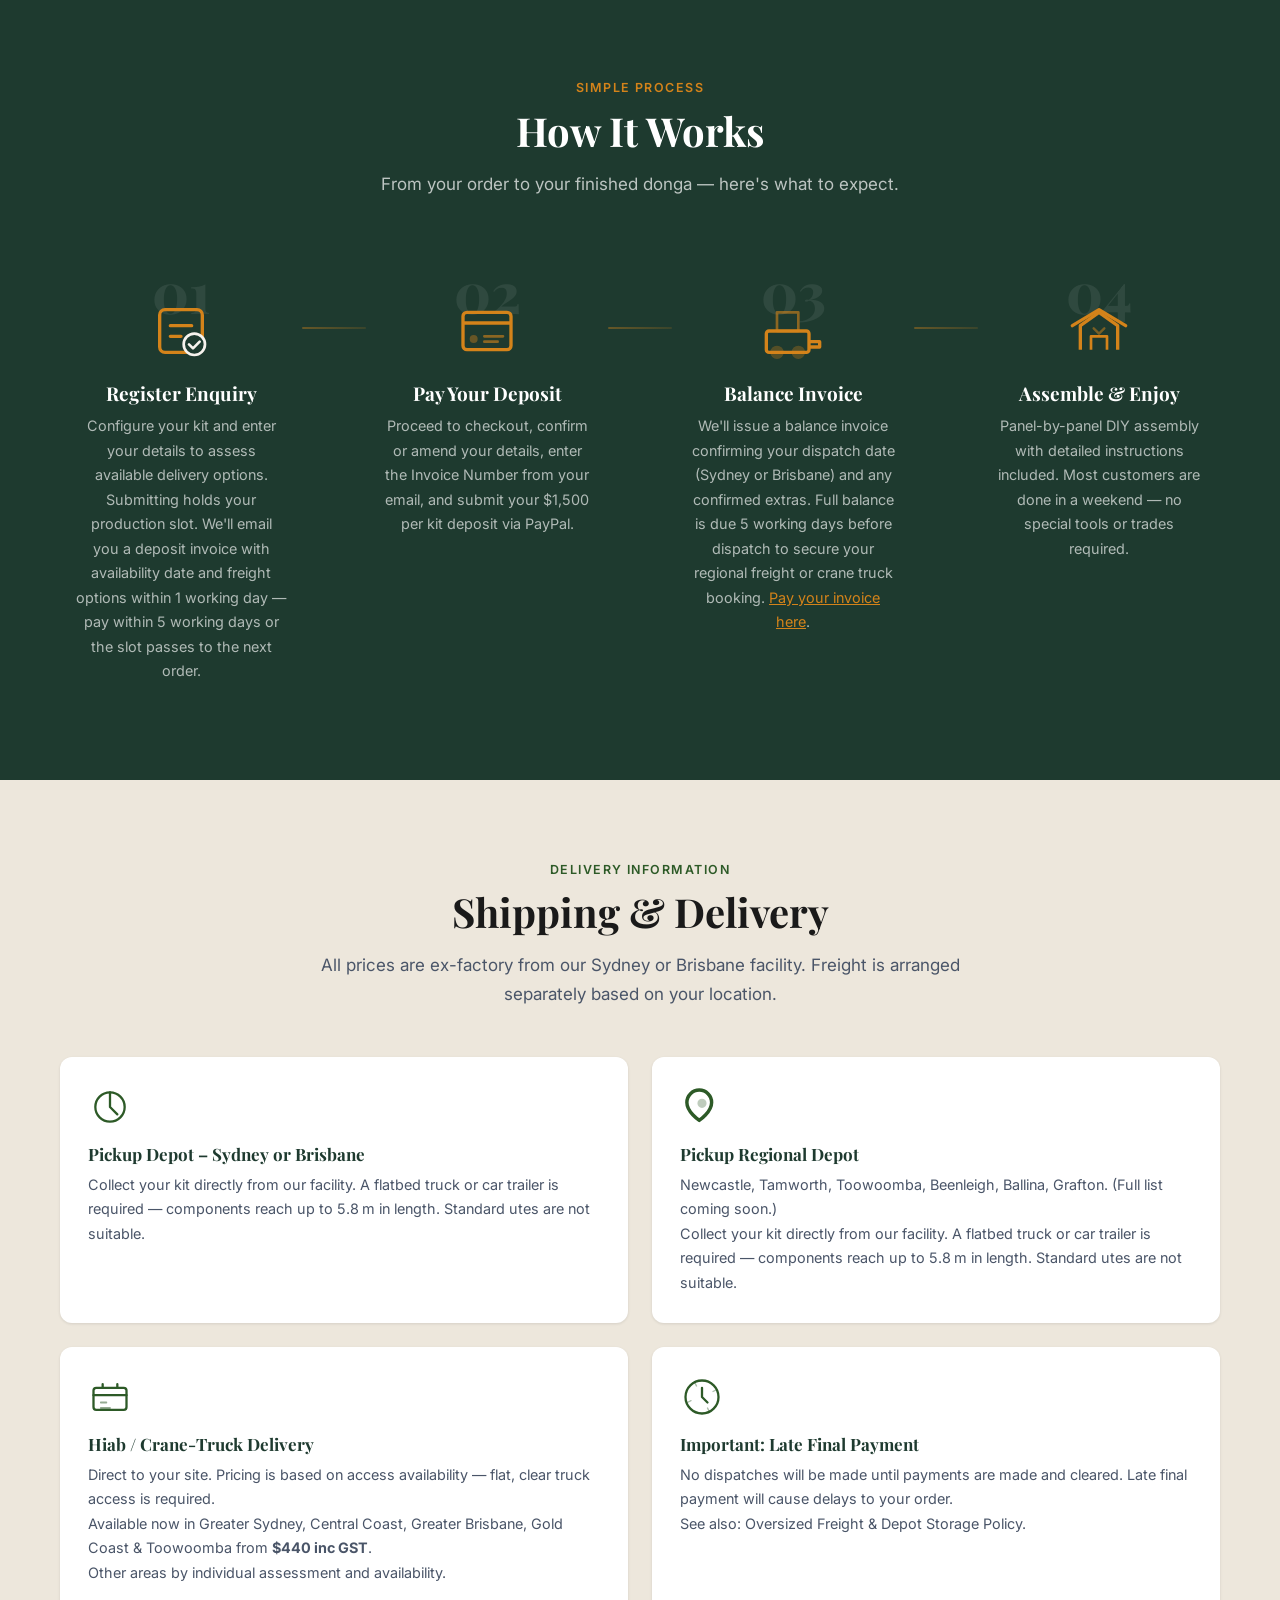
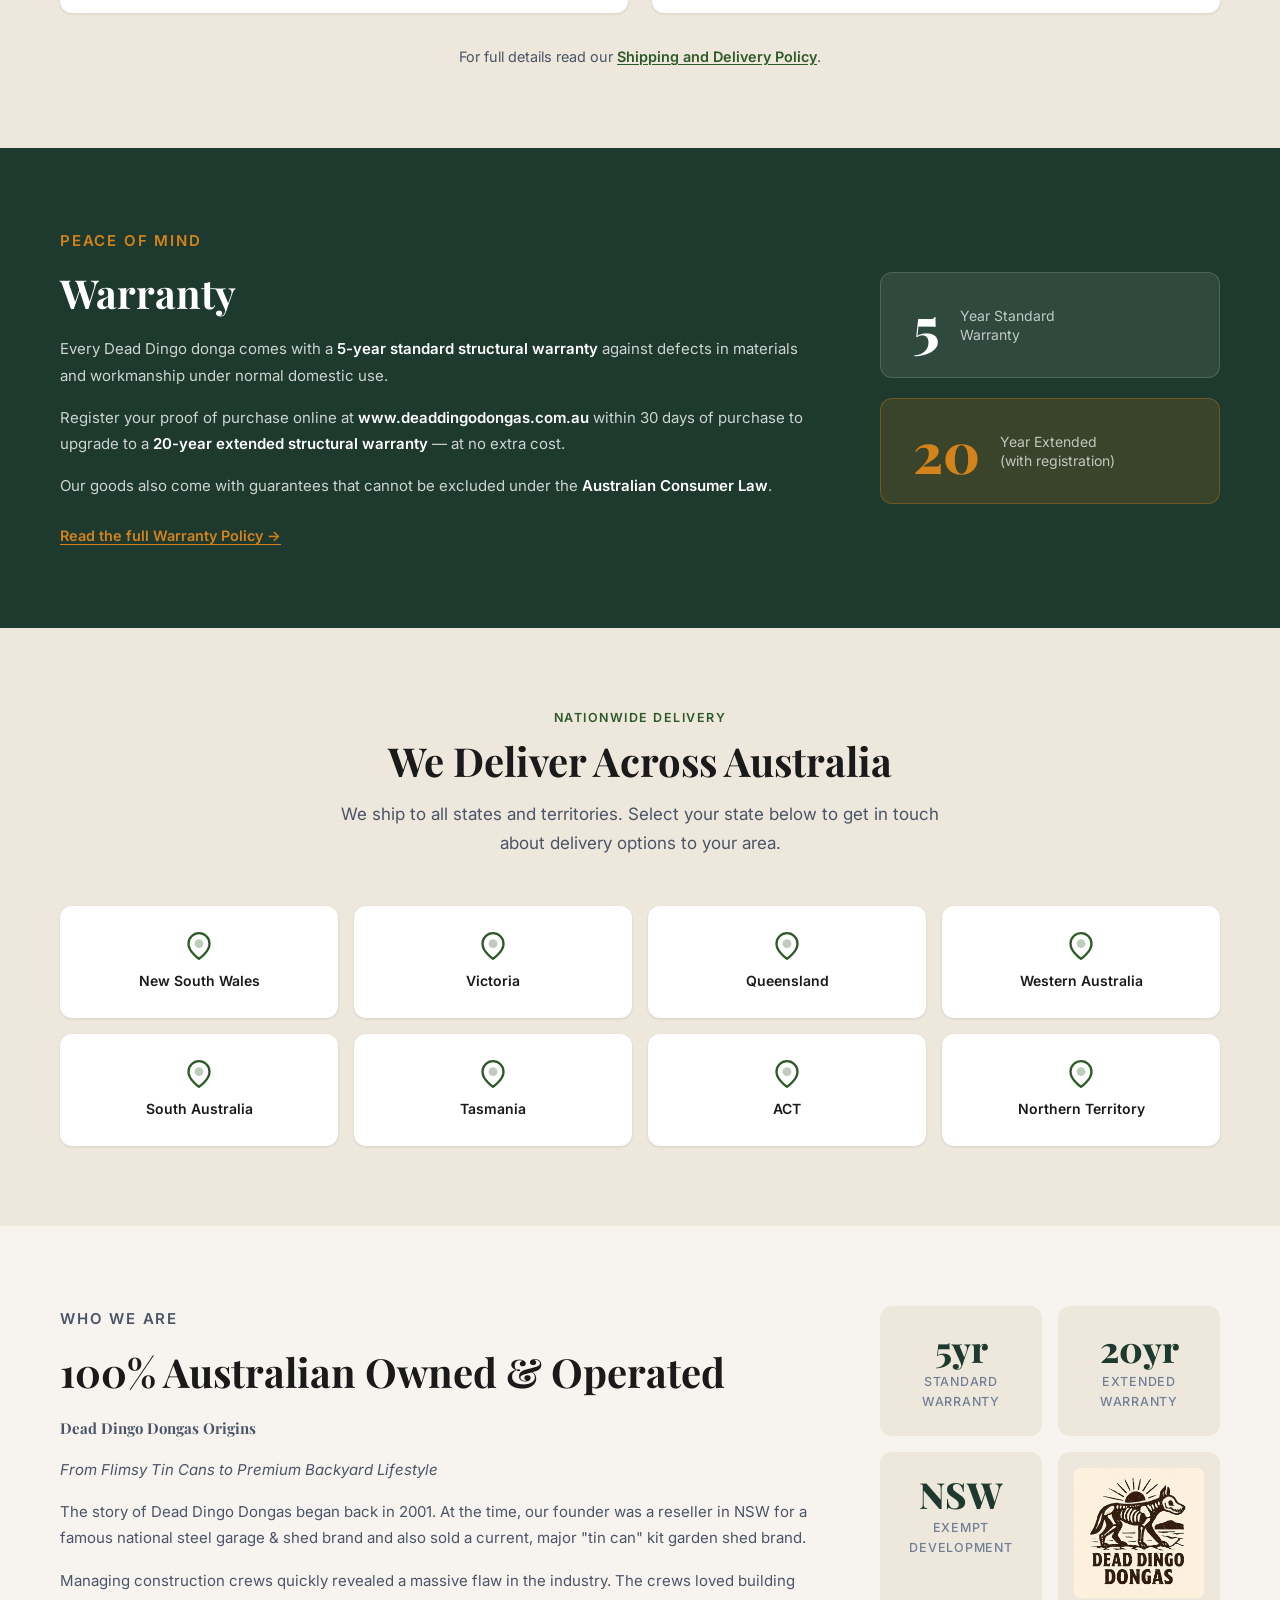
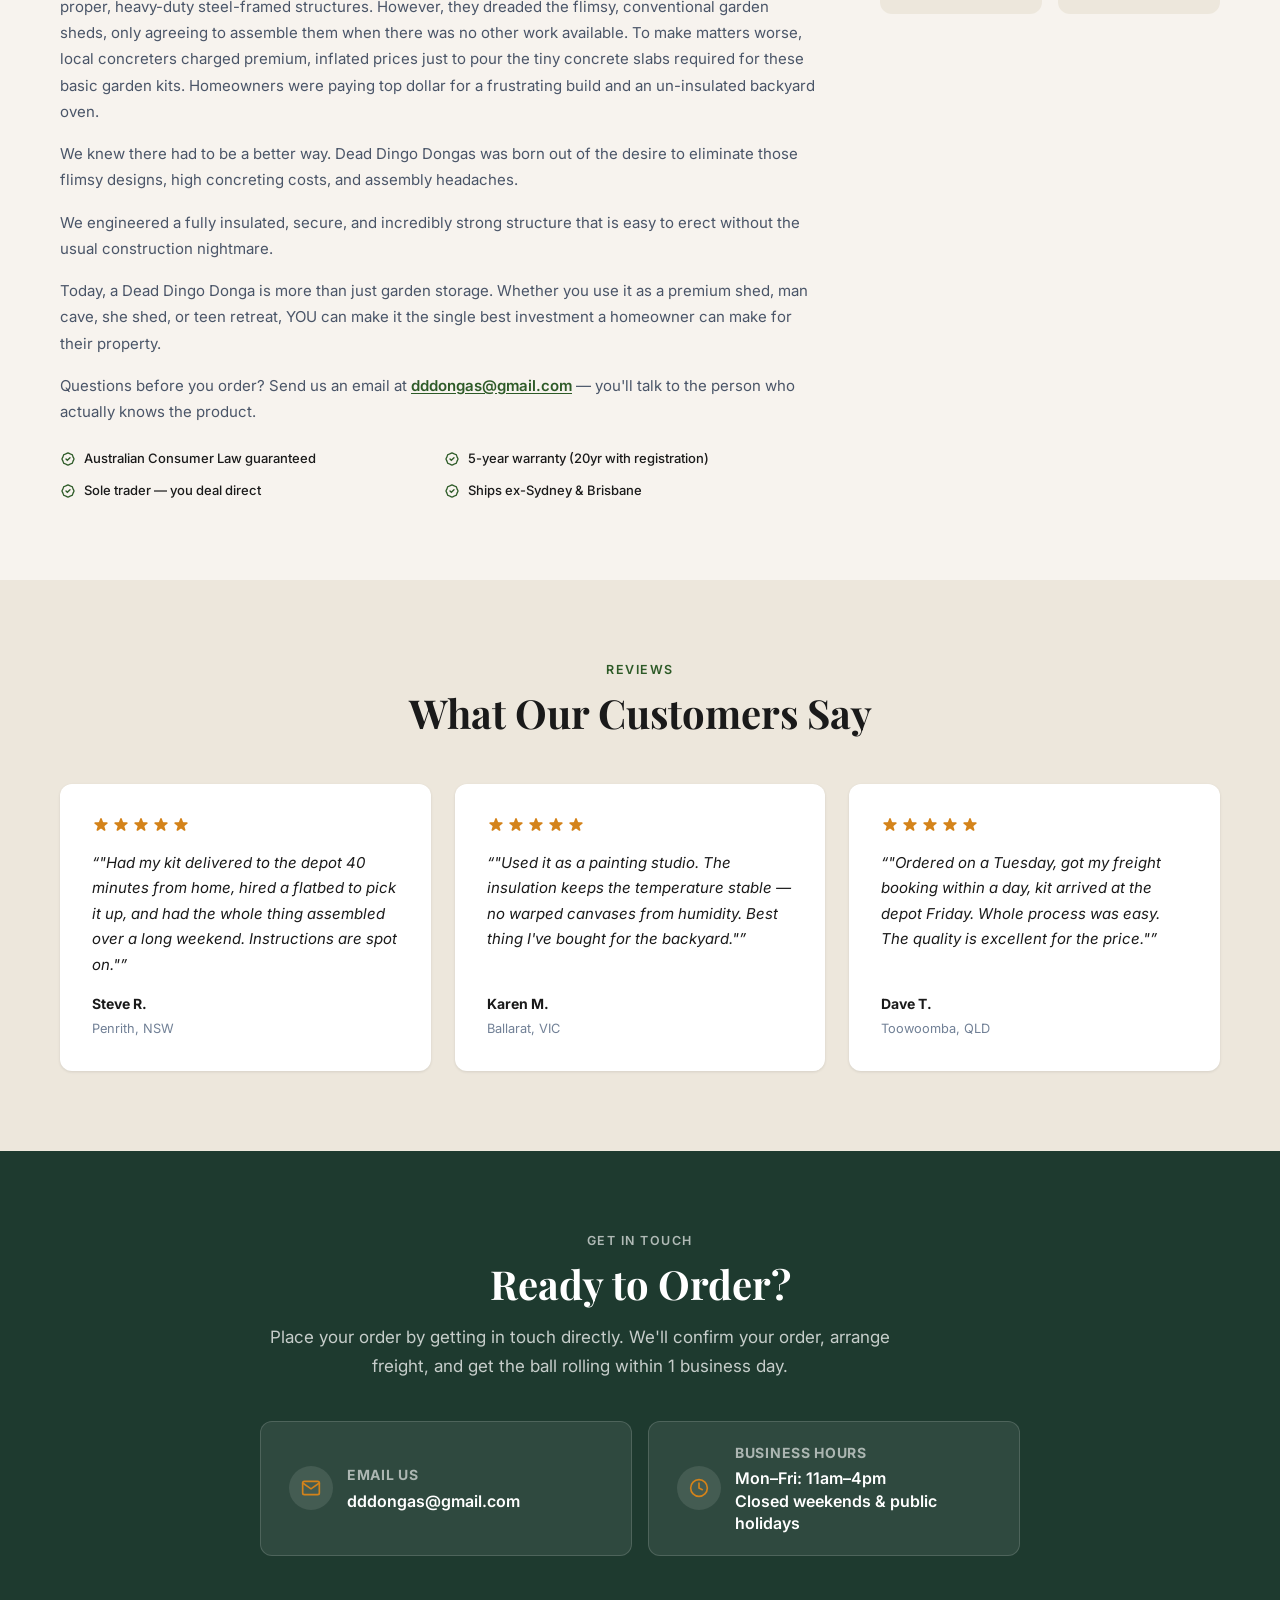
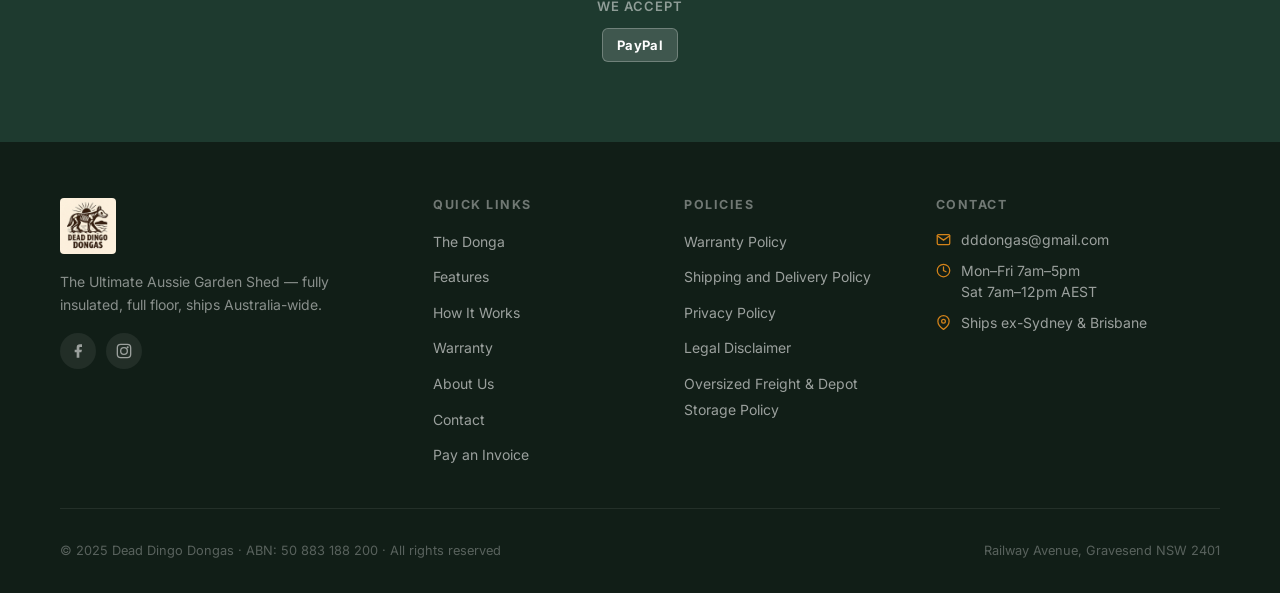
==== commit 5a1db048: "Add PayPal checkout, reliable order emails, and enquiry phone field Order email delivery (fixes invo" ====
--- a/checkout.html
+++ b/checkout.html
@@ -132,7 +132,7 @@
 
               <div class="co-payment-paypal">
                 <span class="co-payment-option__badge co-payment-option__badge--paypal">PayPal</span>
-                <p class="co-payment-paypal__desc">We'll send a PayPal payment request for your deposit ($1,500 per kit) to your email address within 1 business day.</p>
+                <p class="co-payment-paypal__desc">Pay your $1,500 per kit deposit securely with PayPal or card. The payment buttons appear after you confirm your details below.</p>
               </div>
 
             </fieldset>
@@ -153,12 +153,17 @@
               <svg viewBox="0 0 24 24" fill="none" stroke="currentColor" stroke-width="2.2" stroke-linecap="round" stroke-linejoin="round" aria-hidden="true" style="width:18px;height:18px;flex-shrink:0">
                 <path d="M5 12h14M12 5l7 7-7 7"/>
               </svg>
-              <span id="submit-label">Submit Deposit</span>
+              <span id="submit-label">Confirm Details &amp; Pay Deposit</span>
             </button>
+
+            <div class="co-paypal-section" id="co-paypal-section" hidden>
+              <p class="co-paypal-note">Details confirmed — complete your deposit payment below.</p>
+              <div id="paypal-button-container"></div>
+            </div>
 
             <p class="co-disclaimer">
               By submitting you agree to our <a href="assets/privacyPolicy.md" target="_blank" rel="noopener">Privacy Policy</a>.
-              We'll send a PayPal deposit request ($1,500 per kit) within 1 business day. Your balance invoice will follow closer to your dispatch date.
+              Your deposit is $1,500 per kit, payable securely by PayPal or card. Your balance invoice will follow closer to your dispatch date.
             </p>
           </form>
 
@@ -170,9 +175,9 @@
                 <path d="M14 26l8 8 16-16" stroke="currentColor" stroke-width="3" stroke-linecap="round" stroke-linejoin="round"/>
               </svg>
             </div>
-            <h2 class="checkout-success__heading">Deposit Request Submitted!</h2>
+            <h2 class="checkout-success__heading">Deposit Paid — Thank You!</h2>
             <p class="checkout-success__body">
-              Your deposit request has been received. We'll send a PayPal payment request for $1,500 per kit to your email within 1 business day, along with your confirmed production slot details.
+              Your deposit has been received and your production slot is being confirmed. We'll email you a receipt and your slot details within 1 business day.
             </p>
             <p class="checkout-success__payment" id="checkout-payment-detail"></p>
             <div class="checkout-success__actions">
--- a/css/styles.css
+++ b/css/styles.css
@@ -590,7 +590,7 @@
 
 .process__steps {
   display: grid;
-  grid-template-columns: 1fr auto 1fr auto 1fr;
+  grid-template-columns: 1fr auto 1fr auto 1fr auto 1fr;
   gap: 0;
   align-items: start;
   margin-top: 1rem;
@@ -634,6 +634,11 @@
   line-height: 1.7;
   max-width: 260px;
   margin-inline: auto;
+}
+
+.process__step p a {
+  color: var(--amber);
+  text-decoration: underline;
 }
 
 .process__connector {
@@ -2275,6 +2280,28 @@
   border-color: #e53e3e;
 }
 
+.enquiry-form__row { display: flex; gap: 0.75rem; margin-bottom: 1rem; }
+.enquiry-form__row .enquiry-form__field { flex: 1; margin-bottom: 0; }
+.enquiry-form__row .enquiry-form__field--narrow { flex: 0 0 90px; }
+
+.enquiry-form__field select {
+  width: 100%;
+  border: 1.5px solid var(--cream-dark);
+  border-radius: var(--radius);
+  padding: 0.625rem 0.875rem;
+  font-size: 0.95rem;
+  font-family: inherit;
+  color: var(--text-dark);
+  background: var(--white);
+  transition: border-color var(--transition), box-shadow var(--transition);
+}
+.enquiry-form__field select:focus {
+  outline: none;
+  border-color: var(--green-mid);
+  box-shadow: 0 0 0 3px rgba(45,90,39,0.15);
+}
+.enquiry-form__field select.error { border-color: #e53e3e; }
+
 .enquiry-form__submit {
   margin-top: 0.5rem;
 }
@@ -2390,9 +2417,18 @@
 
 /* About page origins line */
 .about__origins {
+  font-family: 'Playfair Display', serif;
+  font-size: 1.1rem;
+  font-weight: 700;
+  color: var(--green-dark);
+  margin-bottom: 0.25rem;
+}
+
+.about__subtitle {
+  font-size: 0.9rem;
   font-style: italic;
-  color: var(--text-mid);
-  margin-bottom: 0.75rem;
+  color: var(--amber);
+  margin-bottom: 1rem;
 }
 
 /* ---- Enquiry form checkbox ---- */
--- a/css/checkout.css
+++ b/css/checkout.css
@@ -607,4 +607,14 @@
 
 /* ---- Field hint text (e.g. invoice number) ---- */
 .co-field-hint { font-size: 0.8rem; color: var(--text-mid); margin: 0.25rem 0 0; }
+
+/* ---- PayPal payment section ---- */
+.co-paypal-section { margin-top: 1.25rem; padding: 1.25rem; background: var(--cream-dark); border-radius: var(--radius); }
+.co-paypal-note { font-size: 0.875rem; font-weight: 600; color: var(--green-dark); margin: 0 0 1rem; text-align: center; }
+#paypal-button-container { max-width: 480px; margin: 0 auto; }
+
+/* ---- Pay Invoice page ---- */
+.checkout-form-wrap--narrow { max-width: 640px; margin: 0 auto; }
+.pay-invoice__title { font-family: 'Playfair Display', serif; font-size: clamp(1.6rem, 4vw, 2.2rem); font-weight: 800; color: var(--green-dark); margin-bottom: 0.5rem; }
+.pay-invoice__sub { font-size: 0.9375rem; color: var(--text-mid); line-height: 1.65; margin-bottom: 1.75rem; }
 .co-disclaimer-error { font-size: 0.78rem; color: #c0392b; margin-top: 0.35rem; margin-left: 1.875rem; }
